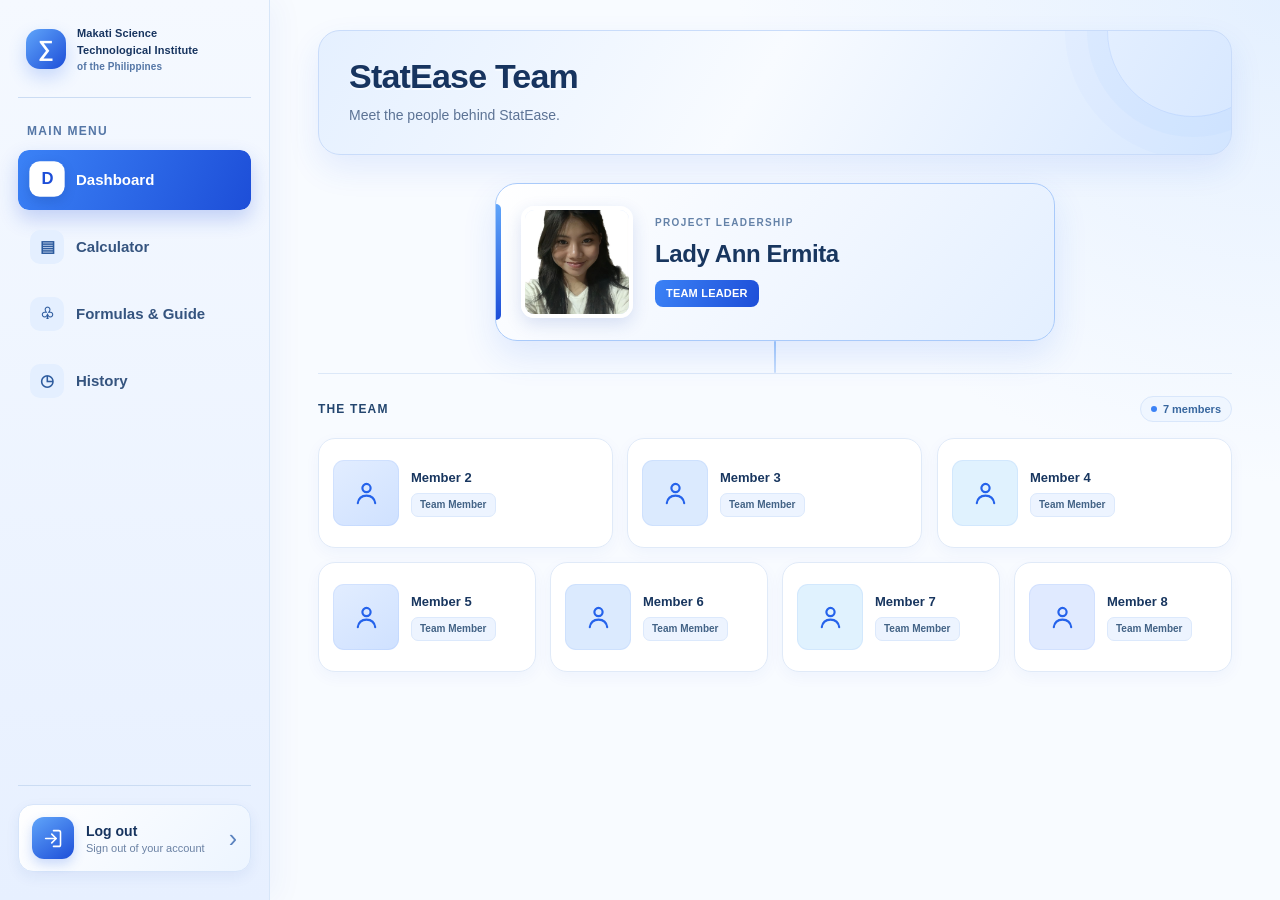
==== central.html @ d08941ac "Add files via upload" ====
<!DOCTYPE html>

<html lang="en">

<head>

<meta charset="UTF-8">

<meta name="viewport" content="width=device-width, initial-scale=1.0">

<title>MSTIP | Central Tendency Calculator</title>



<style>

:root {

  --pink: #2563eb;

  --pink-dark: #1d4ed8;

  --pink-soft: #eaf3ff;

  --violet: #dbeafe;

  --ink: #172b4d;

  --muted: #64748b;

  --paper: #f7fbff;

  --line: #d7e6f8;

}



* { box-sizing: border-box; }



body {

  margin: 0;

  font-family: "Segoe UI", Arial, sans-serif;

  background: #eef5ff;

  color: var(--ink);

}



.app {

  display: flex;

  min-height: 100vh;

}



/* SIDEBAR */

.sidebar {

  width: 270px;

  background: var(--pink-soft);

  padding: 26px 18px;

  display: flex;

  flex-direction: column;

  flex-shrink: 0;

  border-right: 1px solid var(--line);

}



.brand {

  display: flex;

  align-items: center;

  gap: 11px;

  padding: 0 8px 24px;

  border-bottom: 1px solid #cbdcf3;

  font-size: 21px;

  font-weight: 800;

}



.brand-name {
  min-width: 0;
  display: flex;
  flex-direction: column;
  gap: 2px;
  font-size: 11px;
  line-height: 1.35;
  font-weight: 800;
  letter-spacing: .1px;
}
.brand-name small {
  font-size: 10px;
  line-height: 1.3;
  font-weight: 600;
  color: #5476a6;
}

.brand-icon {

  width: 40px;

  height: 40px;

  border-radius: 12px;

  background: var(--pink);

  color: white;

  display: grid;

  place-items: center;

  font-size: 22px;

}



.menu-label {

  font-size: 12px;

  letter-spacing: 1.3px;

  color: #5476a6;

  margin: 26px 9px 12px;

  font-weight: 700;

}



.nav {

  display: grid;

  gap: 7px;

}



.nav button {

  border: 0;

  background: transparent;

  color: #35547f;

  text-align: left;

  padding: 13px 12px;

  border-radius: 11px;

  font-size: 15px;

  display: flex;

  gap: 12px;

  align-items: center;

  cursor: pointer;

}



.nav button:hover {

  background: #dbeafe;

}



.nav button.active {

  background: var(--pink);

  color: white;

  font-weight: 700;

}



.nav-icon {

  width: 19px;

  text-align: center;

  font-size: 17px;

}



.sidebar-note {

  margin-top: auto;

  background: #fff8fc;

  border: 1px solid var(--line);

  padding: 14px;

  border-radius: 14px;

  color: #59769d;

  font-size: 12px;

  line-height: 1.6;

}



/* MAIN CONTENT */

.main {

  flex: 1;

  min-width: 0;

  padding: 30px clamp(18px, 4vw, 48px);

  background: var(--paper);

}



.page {

  display: none;

  animation: fade .2s ease;

}



.page.active {

  display: block;

}



@keyframes fade {

  from {

    opacity: .4;

    transform: translateY(3px);

  }

  to {

    opacity: 1;

    transform: none;

  }

}



.page-head {

  margin-bottom: 22px;

}



.page-head h1 {

  font-size: 27px;

  margin: 0 0 8px;

  color: #17345f;

}



.page-head p {

  margin: 0;

  color: var(--muted);

  font-size: 14px;

  line-height: 1.6;

}



/* DASHBOARD: TWO MEMBERS PER ROW */

.team-grid {

  display: grid;

  grid-template-columns: repeat(2, minmax(0, 1fr));

  gap: 16px;

}



.member-card {

  background: white;

  border: 1px solid var(--line);

  border-radius: 17px;

  min-height: 178px;

  display: flex;

  flex-direction: column;

  align-items: center;

  justify-content: center;

  padding: 20px 14px;

  text-align: center;

  box-shadow: 0 4px 15px rgba(124, 57, 94, .035);

  transition: .2s;

}



.member-card:hover {

  transform: translateY(-3px);

  box-shadow: 0 8px 22px rgba(124, 57, 94, .09);

}



.avatar {

  width: 66px;

  height: 66px;

  border-radius: 50%;

  display: grid;

  place-items: center;

  margin-bottom: 12px;

  color: #1d4ed8;

  background: #dbeafe;

}



.avatar svg {

  width: 31px;

  height: 31px;

}



.member-card:nth-child(4n+2) .avatar {

  background: var(--violet);

}



.member-card:nth-child(4n+3) .avatar {

  background: #e0f2fe;

}



.member-card:nth-child(4n) .avatar {

  background: #e0eaff;

}



.member-name {

  font-weight: 700;

  font-size: 16px;

  margin-bottom: 6px;

}



.member-role {

  font-size: 13px;

  color: var(--muted);

}



/* CARDS AND FORMS */

.panel {

  background: white;

  border: 1px solid var(--line);

  border-radius: 17px;

  padding: 23px;

  margin-bottom: 18px;

  box-shadow: 0 4px 15px rgba(124, 57, 94, .035);

}



.panel h2 {

  font-size: 18px;

  margin: 0 0 17px;

}



.form-row {

  display: grid;

  grid-template-columns: 1fr 1fr;

  gap: 16px;

}



.field {

  display: flex;

  flex-direction: column;

  gap: 8px;

  margin-bottom: 16px;

}



.field label {

  font-size: 13px;

  font-weight: 700;

  color: #35547f;

}



.field input,

.field textarea,

.field select {

  width: 100%;

  border: 1px solid #cbdcf3;

  border-radius: 10px;

  padding: 12px 13px;

  background: #f8fbff;

  color: var(--ink);

  font: inherit;

  outline: none;

}



.field input:focus,

.field textarea:focus,

.field select:focus {

  border-color: var(--pink);

  box-shadow: 0 0 0 3px #dbeafe;

}



.field textarea {

  min-height: 115px;

  resize: vertical;

}



.hint {

  font-size: 12px;

  color: var(--muted);

}



.btn {

  border: 0;

  border-radius: 10px;

  background: var(--pink);

  color: white;

  font-weight: 700;

  padding: 12px 18px;

  cursor: pointer;

  font-size: 14px;

}



.btn:hover {

  background: var(--pink-dark);

}



.btn.secondary {

  background: #e0ecff;

  color: #2455a6;

}



/* CALCULATOR RESULTS */

.results {

  display: grid;

  grid-template-columns: repeat(3, minmax(0, 1fr));

  gap: 12px;

}



.result-card {

  border-radius: 13px;

  background: #f1f7ff;

  border: 1px solid var(--line);

  padding: 17px;

}



.result-card span {

  font-size: 12px;

  color: var(--muted);

  display: block;

  margin-bottom: 8px;

}



.result-card strong {

  font-size: 24px;

  color: var(--pink-dark);

  overflow-wrap: anywhere;

}



.result-card p {

  font-size: 12px;

  color: var(--muted);

  margin: 7px 0 0;

}



.table-wrap {

  overflow: auto;

}



table {

  width: 100%;

  border-collapse: collapse;

  font-size: 13px;

}



th, td {

  padding: 11px 12px;

  border-bottom: 1px solid #e1ebf8;

  text-align: left;

}



th {

  color: #355b91;

  background: #fff7fb;

}



td {

  color: #29466f;

}



/* FORMULAS */

.formula-list {

  display: grid;

  gap: 13px;

}



.formula {

  border: 1px solid var(--line);

  border-radius: 13px;

  padding: 17px;

  background: #f8fbff;

}



.formula h3 {

  margin: 0 0 7px;

  font-size: 15px;

}



.formula code {

  font-size: 14px;

  color: var(--pink-dark);

  white-space: normal;

}



.formula p {

  margin: 8px 0 0;

  color: var(--muted);

  font-size: 13px;

  line-height: 1.6;

}



/* HISTORY AND SETTINGS */

.history-empty {

  color: var(--muted);

  font-size: 14px;

}



.history-item {

  border-bottom: 1px solid #e1ebf8;

  padding: 14px 0;

}



.history-item:last-child {

  border: 0;

}



.history-item strong {

  display: block;

  margin-bottom: 5px;

}



.history-item small {

  color: var(--muted);

}



.setting-row {

  display: flex;

  align-items: center;

  justify-content: space-between;

  gap: 15px;

  padding: 15px 0;

  border-bottom: 1px solid #e1ebf8;

}



.setting-row:last-child {

  border: 0;

}



.setting-row p {

  margin: 5px 0 0;

  font-size: 13px;

  color: var(--muted);

}



.setting-row input[type=checkbox] {

  accent-color: var(--pink);

  width: 18px;

  height: 18px;

}



/* RESPONSIVE DESIGN */

@media (max-width: 780px) {

  .app {

    display: block;

  }



  .sidebar {

    width: 100%;

    padding: 12px 14px;

    position: sticky;

    top: 0;

    z-index: 5;

    border-right: 0;

    border-bottom: 1px solid var(--line);

  }



  .brand {

    padding: 0 3px 10px;

    border: 0;

    font-size: 19px;

  }



  .brand-icon {

    width: 34px;

    height: 34px;

  }



  .menu-label,

  .sidebar-note {

    display: none;

  }



  .nav {

    display: flex;

    overflow-x: auto;

    gap: 5px;

    padding-top: 4px;

  }



  .nav button {

    white-space: nowrap;

    padding: 10px;

    font-size: 13px;

    gap: 7px;

  }



  .main {

    padding: 22px 15px;

  }



  .page-head h1 {

    font-size: 24px;

  }



  .member-card {

    min-height: 155px;

    padding: 15px 8px;

  }



  .avatar {

    width: 57px;

    height: 57px;

  }



  .results,

  .form-row {

    grid-template-columns: 1fr;

  }



  .panel {

    padding: 17px;

  }

}



@media (max-width: 420px) {

  .team-grid {

    gap: 10px;

  }



  .member-card {

    min-height: 148px;

  }



  .member-name {

    font-size: 14px;

  }



  .member-role {

    font-size: 12px;

  }



  .nav button {

    padding: 9px 8px;

  }



  .nav-icon {

    display: none;

  }

}





/* POLISHED LIGHT-BLUE / DARK-BLUE THEME */

body { background: #edf4ff; }

.sidebar {

  background: linear-gradient(180deg, #f5f9ff 0%, #e7f0ff 100%);

  box-shadow: 8px 0 28px rgba(30, 64, 175, .045);

  min-height: 100vh;

}

.brand { color: #17345f; }

.brand-icon {

  background: linear-gradient(135deg, #60a5fa, #1d4ed8);

  border-radius: 14px;

  box-shadow: 0 8px 18px rgba(37, 99, 235, .22);

}

.nav button {

  transition: background .2s ease, color .2s ease, transform .2s ease, box-shadow .2s ease;

  font-weight: 600;

}

.nav button:hover { background: #dbeafe; transform: translateX(2px); }

.nav button.active {

  background: linear-gradient(115deg, #3b82f6, #1d4ed8);

  color: #fff;

  box-shadow: 0 8px 18px rgba(37, 99, 235, .2);

}

.sidebar-note {

  background: rgba(255,255,255,.78);

  border-color: #cbdcf3;

  box-shadow: 0 8px 20px rgba(30, 64, 175, .045);

}

.main {

  background: radial-gradient(ellipse at top right, rgba(191,219,254,.35), transparent 38%), #f8fbff;

}

.page-head {

  padding: 22px 24px;

  border: 1px solid #dce9fb;

  border-radius: 20px;

  background: linear-gradient(120deg, #e7f1ff 0%, #f8fbff 58%, #dbeafe 100%);

  box-shadow: 0 10px 28px rgba(30, 64, 175, .055);

  position: relative;

  overflow: hidden;

}

.page-head:after {

  content: "";

  position: absolute;

  width: 170px; height: 170px;

  border: 1px solid rgba(59,130,246,.14);

  border-radius: 50%;

  right: -48px; top: -86px;

  box-shadow: 0 0 0 20px rgba(59,130,246,.035), 0 0 0 42px rgba(59,130,246,.025);

  pointer-events: none;

}

.page-head h1 { color: #17345f; letter-spacing: -.4px; }

.page-head p { color: #5c7395; }

.member-card, .panel {

  border-color: #dce8f8;

  box-shadow: 0 8px 24px rgba(30, 64, 175, .055);

  transition: transform .2s ease, box-shadow .2s ease;

}

.member-card { background: linear-gradient(145deg, #fff 0%, #f2f7ff 100%); }

.member-card:hover, .panel:hover {

  box-shadow: 0 13px 30px rgba(30, 64, 175, .10);

}

.avatar {

  background: linear-gradient(145deg, #dbeafe, #bfdbfe);

  color: #1d4ed8;

  box-shadow: inset 0 0 0 1px rgba(37,99,235,.08);

}

.member-name { color: #17345f; }

.member-role { color: #6b7f9d; }

.btn {

  background: linear-gradient(120deg, #3b82f6, #1d4ed8);

  box-shadow: 0 6px 14px rgba(37, 99, 235, .16);

  transition: transform .2s ease, box-shadow .2s ease;

}

.btn:hover { background: linear-gradient(120deg, #2563eb, #1e40af); transform: translateY(-1px); }

.btn.secondary { background: #e4efff; color: #1d4ed8; box-shadow: none; }

.btn.secondary:hover { background: #d5e6ff; }

.result-card { background: linear-gradient(145deg, #f7fbff, #eaf3ff); border-color: #d5e5fa; }

.result-card strong, .formula code { color: #1d4ed8; }

.formula { background: linear-gradient(145deg, #fff, #f5f9ff); }

th { color: #315b96; background: #edf5ff; }

.setting-row input[type=checkbox] { accent-color: #2563eb; }

/* STYLISH LOG OUT AREA — pinned to the bottom of the sidebar */

.sidebar-bottom {

  margin-top: auto;

  padding: 18px 0 2px;

  border-top: 1px solid #cbdcf3;

}

.logout-button {

  width: 100%;

  display: flex;

  align-items: center;

  gap: 12px;

  padding: 12px 13px;

  border: 1px solid #d7e5fa;

  border-radius: 15px;

  background: linear-gradient(135deg, rgba(255,255,255,.98), #edf5ff);

  color: #244574;

  text-align: left;

  cursor: pointer;

  box-shadow: 0 5px 14px rgba(30,64,175,.07);

  transition: transform .2s ease, box-shadow .2s ease, border-color .2s ease, background .2s ease;

}

.logout-button:hover {

  transform: translateY(-2px);

  border-color: #93baf4;

  background: linear-gradient(135deg, #eff6ff, #dbeafe);

  box-shadow: 0 9px 20px rgba(37,99,235,.14);

}

.logout-button:focus-visible { outline: 3px solid #93c5fd; outline-offset: 3px; }

.logout-icon {

  width: 42px;

  height: 42px;

  flex: 0 0 42px;

  display: grid;

  place-items: center;

  border-radius: 12px;

  color: #fff;

  background: linear-gradient(145deg, #60a5fa, #1d4ed8);

  box-shadow: 0 5px 12px rgba(37,99,235,.23);

}

.logout-icon svg { width: 21px; height: 21px; }

.logout-copy { display: flex; flex: 1; min-width: 0; flex-direction: column; gap: 3px; }

.logout-copy strong { font-size: 14px; font-weight: 750; color: #17345f; }

.logout-copy small { font-size: 11px; color: #6b82a4; }

.logout-arrow { color: #5b83bf; font-size: 25px; line-height: 1; transition: transform .2s ease; }

.logout-button:hover .logout-arrow { transform: translateX(3px); }

@media (max-width: 780px) {

  .sidebar-bottom { margin-top: 10px; padding-top: 12px; }

  .logout-button { max-width: 100%; }

}

@media (max-width: 780px) {

  .sidebar { min-height: auto; }

  .page-head { padding: 19px; }

  .page-head:after { width: 110px; height: 110px; }

}




/* FIXED DASHBOARD LAYOUT: sidebar stays still, only the selected page scrolls */
@media (min-width: 781px) {
  html, body { height: 100%; overflow: hidden; }
  .app { height: 100vh; min-height: 0; }
  .sidebar {
    position: fixed;
    top: 0; left: 0; bottom: 0;
    width: 270px;
    height: 100vh;
    min-height: 0;
    overflow-y: auto;
    box-sizing: border-box;
    z-index: 20;
  }
  .main {
    margin-left: 270px;
    width: calc(100% - 270px);
    height: 100vh;
    box-sizing: border-box;
    overflow-y: auto;
    overscroll-behavior: contain;
    scroll-behavior: smooth;
  }
  .page { animation: none; }
}

@media (max-width: 780px) {
  .app { display: block; min-height: 100vh; }
  .sidebar {
    position: sticky; top: 0;
    width: 100%; height: auto; min-height: auto;
    max-height: none; overflow: visible;
    box-sizing: border-box;
  }
  .main { width: 100%; height: auto; overflow: visible; }
  .page { animation: none; }
}



/* POLISHED TEAM ORGANIZATION LAYOUT */
#teamGrid.org-chart {
  width: 100%;
  max-width: 1180px;
  margin: 0 auto;
  display: block;
  position: relative;
}
.page-head {
  margin-bottom: 28px;
  padding: 26px 30px;
  border: 1px solid #d7e6fb;
  border-radius: 22px;
  background: linear-gradient(112deg, #e8f2ff 0%, #f8fbff 65%, #dceaff 100%);
  box-shadow: 0 12px 28px rgba(37, 99, 235, .055);
}
.page-head h1 {
  font-size: clamp(27px, 3vw, 34px);
  letter-spacing: -.8px;
  line-height: 1.15;
  margin-bottom: 8px;
}
.page-head p { max-width: 640px; font-size: 14px; line-height: 1.7; }
.leader-wrap {
  display: flex;
  justify-content: center;
  position: relative;
  padding-bottom: 32px;
}
.leader-wrap::after {
  content: "";
  position: absolute;
  left: 50%;
  bottom: 0;
  height: 32px;
  width: 2px;
  transform: translateX(-50%);
  border-radius: 3px;
  background: linear-gradient(#93bdf8, #c7dcfb);
}
.member-card {
  box-sizing: border-box;
  min-width: 0;
  display: flex;
  flex-direction: row;
  align-items: center;
  justify-content: flex-start;
  gap: 15px;
  padding: 16px;
  min-height: 118px;
  text-align: left;
  border: 1px solid #e0eaf8;
  border-radius: 17px;
  background: #fff;
  box-shadow: 0 5px 16px rgba(29, 78, 216, .045);
  transition: border-color .18s ease, box-shadow .18s ease, transform .18s ease;
}
.member-card:hover {
  transform: translateY(-2px);
  border-color: #a7c7f8;
  box-shadow: 0 12px 24px rgba(29, 78, 216, .095);
}
.member-card.leader-card {
  width: min(100%, 560px);
  min-height: 158px;
  gap: 22px;
  padding: 22px 25px;
  border: 1px solid #a9cafa;
  border-radius: 22px;
  background: linear-gradient(130deg, #ffffff 0%, #f0f6ff 58%, #e3efff 100%);
  box-shadow: 0 15px 34px rgba(37, 99, 235, .12);
  position: relative;
  overflow: hidden;
}
.member-card.leader-card::before {
  content: "";
  position: absolute;
  left: 0;
  top: 20px;
  bottom: 20px;
  width: 5px;
  border-radius: 0 6px 6px 0;
  background: linear-gradient(#60a5fa, #1d4ed8);
}
.avatar {
  width: 70px;
  height: 70px;
  flex: 0 0 70px;
  margin: 0;
  display: grid;
  place-items: center;
  overflow: hidden;
  border-radius: 12px;
  color: #2563eb;
  background: linear-gradient(145deg, #e2edff, #cfe1ff);
  box-shadow: inset 0 0 0 1px rgba(37, 99, 235, .07);
}
.avatar svg { width: 29px; height: 29px; }
.avatar img {
  display: block;
  width: 100%;
  height: 100%;
  object-fit: cover;
  object-position: center 35%;
  border-radius: 0 !important;
}
.member-info {
  display: flex;
  min-width: 0;
  flex-direction: column;
  align-items: flex-start;
  justify-content: center;
  gap: 7px;
}
.member-name {
  color: #18365f;
  font-size: 14px;
  font-weight: 750;
  line-height: 1.35;
  margin: 0;
  text-align: left;
  overflow-wrap: anywhere;
}
.member-role {
  display: inline-flex;
  align-items: center;
  padding: 5px 10px;
  border-radius: 7px;
  color: #436386;
  background: #edf4ff;
  border: 1px solid #dce9fc;
  font-size: 11px;
  font-weight: 700;
  line-height: 1.2;
}
.leader-card .avatar {
  width: 112px;
  height: 112px;
  flex-basis: 112px;
  border-radius: 13px;
  border: 4px solid #fff;
  box-shadow: 0 6px 17px rgba(30, 64, 175, .15);
}
.leader-card .member-info { gap: 9px; }
.leader-card .member-name { font-size: clamp(19px, 2vw, 24px); letter-spacing: -.4px; }
.leader-card .member-role {
  color: #fff;
  background: linear-gradient(110deg, #3b82f6, #1d4ed8);
  border: 0;
  border-radius: 8px;
  padding: 7px 11px;
  font-size: 11px;
  letter-spacing: .2px;
  text-transform: uppercase;
}
.leader-kicker {
  margin: 0 0 1px;
  color: #6482a8;
  font-size: 10px;
  font-weight: 800;
  letter-spacing: 1.35px;
  text-transform: uppercase;
}
.members-area {
  border-top: 1px solid #dce8f8;
  padding-top: 22px;
}
.members-heading {
  display: flex;
  align-items: center;
  justify-content: space-between;
  gap: 12px;
  margin: 0 0 16px;
}
.members-heading strong {
  color: #24466f;
  font-size: 12px;
  font-weight: 800;
  letter-spacing: 1.15px;
  text-transform: uppercase;
}
.members-count {
  display: inline-flex;
  align-items: center;
  gap: 6px;
  border: 1px solid #d9e7fb;
  background: #eff6ff;
  color: #38679f;
  padding: 6px 10px;
  border-radius: 999px;
  font-size: 11px;
  font-weight: 750;
  white-space: nowrap;
}
.members-count::before {
  content: "";
  width: 6px;
  height: 6px;
  background: #3b82f6;
  border-radius: 50%;
}
.member-grid {
  display: grid;
  gap: 14px;
  align-items: stretch;
}
/* Exact requested team pattern: members 2–4 on row one, 5–8 on row two. */
.member-grid--three { grid-template-columns: repeat(3, minmax(0, 1fr)); }
.member-grid--four { grid-template-columns: repeat(4, minmax(0, 1fr)); margin-top: 14px; }
.member-grid .member-card { min-height: 110px; padding: 14px; gap: 12px; }
.member-grid .avatar { width: 66px; height: 66px; flex-basis: 66px; border-radius: 11px; }
.member-grid .member-name { font-size: 13px; }
.member-grid .member-role { max-width: 100%; padding: 5px 8px; font-size: 10px; }
@media (max-width: 1260px) {
  .member-grid--three { grid-template-columns: repeat(3, minmax(0, 1fr)); }
  .member-grid--four { grid-template-columns: repeat(2, minmax(0, 1fr)); }
}
@media (max-width: 780px) {
  .page-head { padding: 22px; border-radius: 18px; }
  #teamGrid.org-chart { max-width: none; }
  .leader-card { max-width: 540px; }
  .member-grid--three { grid-template-columns: repeat(3, minmax(0, 1fr)); }
  .member-grid--four { grid-template-columns: repeat(2, minmax(0, 1fr)); }
}
@media (max-width: 540px) {
  .main { padding: 18px 13px; }
  .page-head { padding: 19px; margin-bottom: 20px; }
  .page-head h1 { font-size: 25px; }
  .leader-wrap { padding-bottom: 24px; }
  .leader-wrap::after { height: 24px; }
  .member-card.leader-card { min-height: 126px; gap: 14px; padding: 15px 15px 15px 19px; border-radius: 17px; }
  .leader-card .avatar { width: 88px; height: 88px; flex-basis: 88px; }
  .leader-card .member-name { font-size: 18px; }
  .member-grid--three { grid-template-columns: 1fr; gap: 10px; }
  .member-grid--four { grid-template-columns: 1fr; gap: 10px; margin-top: 10px; }
  .member-grid .member-card { min-height: 94px; padding: 12px; }
  .member-grid .avatar { width: 66px; height: 66px; flex-basis: 66px; }
  .members-heading { margin-bottom: 12px; }
}
@media (prefers-reduced-motion: reduce) {
  .member-card { transition: none; }
}



/* FORMULA POSTERS — bold, textbook-style formula cards */
.formula-list {
  display: grid;
  /* Wide formula posters read more like the user's reference example. */
  grid-template-columns: minmax(0, 1fr);
  align-items: stretch;
  gap: 22px;
  max-width: 1120px;
  margin-inline: auto;
}
.formula.formula-poster {
  display: flex;
  flex-direction: column;
  min-width: 0;
  padding: 0;
  overflow: hidden;
  border: 1px solid #d6e2f2;
  border-radius: 18px;
  background: #f7f7f8;
  box-shadow: 0 8px 22px rgba(31, 58, 96, .08);
}
.formula-poster-title {
  display: flex;
  min-height: 54px;
  align-items: center;
  justify-content: center;
  padding: 12px 14px;
  background: #123B6D;
  color: #fff;
  text-align: center;
  font-size: 21px;
  font-weight: 500;
  letter-spacing: .2px;
}
.formula-poster-equation {
  flex: 1;
  min-height: 164px;
  display: flex;
  align-items: center;
  justify-content: center;
  gap: 12px;
  padding: 20px 13px;
  color: #393939;
  background: #fafafa;
  font-family: "Cambria Math", Cambria, "Times New Roman", serif;
}
.math-symbol { font-size: clamp(38px, 3.5vw, 52px); font-style: italic; white-space: nowrap; }
.math-equals { font-size: clamp(34px, 3vw, 46px); font-weight: 300; }
.math-fraction {
  display: inline-flex;
  flex-direction: column;
  align-items: stretch;
  justify-content: center;
  min-width: 108px;
  text-align: center;
  font-size: clamp(29px, 2.7vw, 39px);
  line-height: 1.05;
}
.math-numerator { display: flex; align-items: center; justify-content: center; gap: 7px; padding: 0 5px 5px; white-space: nowrap; }
.sigma-wrap { display: inline-flex; position: relative; align-items: center; padding-right: 14px; }
.sigma { font-size: 1.8em; line-height: .9; }
.sigma-limits { display: flex; flex-direction: column; position: absolute; left: calc(100% - 10px); top: 1px; font-size: .42em; line-height: 1.1; }
.sigma-limits sup, .sigma-limits sub { position: static; font-size: 1em; line-height: 1.05; }
.sum-x sub { font-size: .55em; }
.fraction-rule { height: 2px; min-height: 2px; background: #4a4a4a; margin: 0 1px; }
.math-denominator { padding-top: 5px; font-size: .92em; }
.formula-poster-caption { padding: 12px 16px 3px; text-align: center; color: #43536a; font-size: 12px; line-height: 1.5; }
.formula-poster-note { margin-top: auto; padding: 9px 12px 13px; text-align: center; color: #6c7480; font-size: 11px; line-height: 1.4; }
.median-equation {
  box-sizing: border-box;
  flex-direction: column;
  align-items: stretch;
  justify-content: space-between;
  gap: 26px;
  min-height: 430px;
  padding: 28px 30px 20px;
  border: 3px solid #FFAD33;
  background: #fff;
  color: #073B6D;
}
.median-case { display: flex; flex-direction: column; align-items: stretch; gap: 12px; text-align: left; }
.case-label { color: #FFAD33; font-family: Arial, sans-serif; font-size: clamp(20px, 2.3vw, 29px); font-weight: 800; letter-spacing: 0; line-height: 1.2; }
.median-math { display: flex; align-items: center; justify-content: center; gap: 12px; color: #073B6D; font-size: clamp(28px, 3vw, 43px); font-weight: 650; white-space: nowrap; line-height: 1.25; }
.median-math sup { font-size: .58em; align-self: flex-start; margin-left: -8px; }
.median-math sub { font-size: .58em; }
.median-position { display: inline-flex; align-items: center; gap: 1px; }
.median-paren { font-size: 1.2em; font-weight: 400; }
.small-fraction { display: inline-flex; flex-direction: column; align-items: stretch; justify-content: center; vertical-align: middle; line-height: 1.1; font-size: .9em; font-weight: 650; text-align: center; }
.small-fraction > span:first-child { padding: 0 8px 5px; text-align: center; }
.small-fraction > span:last-child { padding-top: 4px; text-align: center; }
.small-fraction .fraction-rule, .median-even-fraction > .fraction-rule { display: block; width: 100%; box-sizing: border-box; background: #073B6D; height: 3px; min-height: 3px; }
.median-even-fraction { display: inline-flex; flex-direction: column; align-items: stretch; min-width: min(70%, 640px); font-size: .88em; line-height: 1.2; }
.median-even-numerator { display: flex; align-items: center; justify-content: center; gap: clamp(8px, 2vw, 24px); padding: 0 5px 8px; }
.median-definition { display: flex; flex-wrap: wrap; gap: 6px 26px; color: #FFAD33; font-family: Arial, sans-serif; font-size: clamp(17px, 2vw, 25px); font-weight: 750; line-height: 1.3; }
.median-definition i { font-weight: 800; }
.mode-equation { gap: 11px; }
.mode-symbol { font-size: clamp(39px, 3.5vw, 52px); white-space: nowrap; font-style: italic; }
.mode-symbol sub { font-size: .55em; }
.mode-definition { font-size: clamp(20px, 2vw, 27px); text-align: center; line-height: 1.35; }
@media (max-width: 1100px) {
  .formula-poster-equation { min-height: 145px; }
  .math-symbol, .mode-symbol { font-size: 48px; }
  .math-equals { font-size: 40px; }
  .math-fraction { font-size: 36px; }
  .mode-definition { font-size: 25px; }
}
@media (max-width: 650px) {
  .median-equation { min-height: 0; gap: 24px; padding: 22px 16px 18px; }
  .case-label { font-size: 21px; }
  .median-math { white-space: normal; flex-wrap: wrap; gap: 8px; font-size: clamp(24px, 5.2vw, 32px); }
  .median-even-fraction { min-width: 0; max-width: 100%; font-size: .8em; }
  .median-even-numerator { gap: 8px; }
  .median-definition { font-size: 17px; gap: 5px 16px; }
}
@media (max-width: 420px) {
  .formula-poster-title { font-size: 19px; }
  .formula-poster-equation { padding-left: 8px; padding-right: 8px; gap: 8px; }
  .math-symbol, .mode-symbol { font-size: 40px; }
  .math-equals { font-size: 32px; }
  .math-fraction { min-width: 88px; font-size: 31px; }
  .median-equation { padding: 18px 11px 16px; }
  .median-math { font-size: 23px; }
}



/* DASHBOARD + NAVIGATION INTERACTION EFFECTS */
.nav button {
  position: relative;
  isolation: isolate;
  overflow: hidden;
  min-height: 54px;
  transition: transform .22s ease, color .22s ease, box-shadow .22s ease, background .22s ease;
}
.nav button::before {
  content: "";
  position: absolute;
  z-index: -1;
  inset: 0;
  border-radius: inherit;
  background: linear-gradient(115deg, #3b82f6 0%, #1d4ed8 100%);
  transform: translateX(-102%);
  transition: transform .28s ease;
}
.nav button.active::before { transform: translateX(0); }
.nav button:hover:not(.active) {
  transform: translateX(4px);
  background: #dceaff;
  box-shadow: inset 3px 0 0 #60a5fa;
}
.nav button.active {
  color: #fff;
  background: transparent;
  box-shadow: 0 9px 20px rgba(29, 78, 216, .23);
}
.nav-icon {
  display: inline-grid;
  place-items: center;
  flex: 0 0 34px;
  width: 34px;
  height: 34px;
  border-radius: 10px;
  background: #e4efff;
  color: #2d5b9e;
  font-size: 16px;
  line-height: 1;
  transition: background .22s ease, color .22s ease, transform .22s ease, box-shadow .22s ease;
}
.nav-icon-dashboard {
  font-family: "Segoe UI", Arial, sans-serif;
  font-size: 16px;
  font-weight: 900;
  letter-spacing: -.8px;
  background: linear-gradient(145deg, #dbeafe, #bfdbfe);
  color: #1d4ed8;
  box-shadow: inset 0 0 0 1px rgba(37, 99, 235, .12);
}
.nav button.active .nav-icon {
  color: #1d4ed8;
  background: #fff;
  box-shadow: 0 4px 11px rgba(9, 35, 90, .17);
  transform: translateY(-1px) scale(1.04);
}
.nav button.active .nav-icon-dashboard {
  animation: dashboardIconPulse 2.4s ease-in-out infinite;
}
.nav button:active { transform: scale(.985); }

#dashboard .page-head {
  background: linear-gradient(120deg, #e5f0ff 0%, #f8fbff 48%, #d6e7ff 100%);
  border-color: #c9dcfa;
  box-shadow: 0 14px 32px rgba(37, 99, 235, .10);
}
#dashboard .page-head h1 {
  position: relative;
  z-index: 1;
  text-shadow: 0 2px 0 rgba(255,255,255,.6);
}
#dashboard .page-head p { position: relative; z-index: 1; }
#dashboard.page.active .page-head { animation: dashboardHeadIn .52s cubic-bezier(.2,.75,.25,1) both; }
#dashboard.page.active .leader-card { animation: teamCardIn .55s .06s cubic-bezier(.2,.75,.25,1) both; }
#dashboard.page.active .member-grid--three .member-card:nth-child(1) { animation: teamCardIn .48s .12s cubic-bezier(.2,.75,.25,1) both; }
#dashboard.page.active .member-grid--three .member-card:nth-child(2) { animation: teamCardIn .48s .19s cubic-bezier(.2,.75,.25,1) both; }
#dashboard.page.active .member-grid--three .member-card:nth-child(3) { animation: teamCardIn .48s .26s cubic-bezier(.2,.75,.25,1) both; }
#dashboard.page.active .member-grid--four .member-card:nth-child(1) { animation: teamCardIn .48s .16s cubic-bezier(.2,.75,.25,1) both; }
#dashboard.page.active .member-grid--four .member-card:nth-child(2) { animation: teamCardIn .48s .23s cubic-bezier(.2,.75,.25,1) both; }
#dashboard.page.active .member-grid--four .member-card:nth-child(3) { animation: teamCardIn .48s .30s cubic-bezier(.2,.75,.25,1) both; }
#dashboard.page.active .member-grid--four .member-card:nth-child(4) { animation: teamCardIn .48s .37s cubic-bezier(.2,.75,.25,1) both; }
#dashboard .member-card { will-change: transform; }
#dashboard .leader-card:hover { transform: translateY(-4px); box-shadow: 0 18px 38px rgba(37, 99, 235, .18); }
#dashboard .member-grid .member-card:hover .avatar { transform: scale(1.045); box-shadow: 0 7px 17px rgba(37, 99, 235, .14); }
#dashboard .avatar { transition: transform .22s ease, box-shadow .22s ease; }
@keyframes dashboardHeadIn {
  from { opacity: 0; transform: translateY(10px); }
  to { opacity: 1; transform: translateY(0); }
}
@keyframes teamCardIn {
  from { opacity: 0; transform: translateY(13px) scale(.985); }
  to { opacity: 1; transform: translateY(0) scale(1); }
}
@keyframes dashboardIconPulse {
  0%, 100% { box-shadow: 0 4px 11px rgba(9, 35, 90, .17); }
  50% { box-shadow: 0 4px 14px rgba(255,255,255,.38), 0 0 0 4px rgba(191,219,254,.24); }
}
@media (prefers-reduced-motion: reduce) {
  .nav button, .nav button::before, .nav-icon, #dashboard .avatar { transition: none !important; }
  .nav button.active .nav-icon-dashboard,
  #dashboard.page.active .page-head,
  #dashboard.page.active .leader-card,
  #dashboard.page.active .member-grid .member-card { animation: none !important; }
}
@media (max-width: 780px) {
  .nav button { min-height: 46px; }
  .nav-icon { flex-basis: 30px; width: 30px; height: 30px; }
  .nav button:hover:not(.active) { transform: translateY(-1px); }
}

</style>

</head>



<body>

<div class="app">



  <!-- SIDEBAR -->

<aside class="sidebar">

  <div class="brand">

    <div class="brand-icon">∑</div>

    <span class="brand-name">
        <span>Makati Science</span>
        <span>Technological Institute</span>
        <small>of the Philippines</small>
      </span>
    </div>



    <div class="menu-label">MAIN MENU</div>



    <nav class="nav" aria-label="Main menu">

      <button class="active" data-page="dashboard">

        <span class="nav-icon nav-icon-dashboard" aria-hidden="true">D</span> Dashboard

      </button>



      <button data-page="calculator">

        <span class="nav-icon">▤</span> Calculator

      </button>



      <button data-page="formulas">

        <span class="nav-icon">♧</span> Formulas &amp; Guide

      </button>



      <button data-page="history">

        <span class="nav-icon">◷</span> History

      </button>



    </nav>



    <div class="sidebar-bottom">

      <button class="logout-button" id="logoutBtn" type="button" aria-label="Log out">

        <span class="logout-icon" aria-hidden="true">

          <svg viewBox="0 0 24 24" fill="none" stroke="currentColor" stroke-width="1.8" stroke-linecap="round" stroke-linejoin="round">

            <path d="M10 17l5-5-5-5" />

            <path d="M15 12H3" />

            <path d="M12 3h6a2 2 0 0 1 2 2v14a2 2 0 0 1-2 2h-6" />

          </svg>

        </span>

        <span class="logout-copy"><strong>Log out</strong><small>Sign out of your account</small></span>

        <span class="logout-arrow" aria-hidden="true">›</span>

      </button>

    </div>

  </aside>



  <!-- MAIN CONTENT -->

  <main class="main">



    <!-- DASHBOARD -->

    <section id="dashboard" class="page active">

      <header class="page-head">

        <h1>StatEase Team</h1>

        <p>Meet the people behind StatEase.</p>

      </header>



      <div class="team-grid" id="teamGrid"></div>

    </section>



    <!-- CALCULATOR -->

    <section id="calculator" class="page">

      <header class="page-head">

        <h1>Central Tendency Calculator</h1>

        <p>Enter your data set to calculate the mean, median, and mode.</p>

      </header>



      <div class="panel">

        <h2>Enter your data</h2>



        <div class="field">

          <label for="dataInput">Data values</label>

          <textarea id="dataInput" placeholder="Example: 5, 8, 8, 10, 12"></textarea>

          <div class="hint">Separate numbers using commas, spaces, or new lines.</div>

        </div>



        <div class="form-row">

          <div class="field">

            <label for="dataType">Data type</label>

            <select id="dataType">

              <option value="ungrouped">Ungrouped data</option>

              <option value="frequency">Frequency table (value and frequency)</option>

            </select>

          </div>



          <div class="field">

            <label for="rounding">Decimal places</label>

            <select id="rounding">

              <option value="2">2 decimal places</option>

              <option value="0">Whole number</option>

              <option value="1">1 decimal place</option>

              <option value="3">3 decimal places</option>

              <option value="4">4 decimal places</option>

            </select>

          </div>

        </div>



        <div id="frequencyHelp" class="hint" style="display:none;margin-bottom:15px">

          For frequency data, enter one value per line as <b>value,frequency</b>.

          Example: 5,2

        </div>



        <button class="btn" id="calculateBtn">Calculate results</button>

        <button class="btn secondary" id="clearBtn" type="button">Clear</button>

        <p id="errorMessage" style="color:#b02d5f;font-size:13px"></p>

      </div>



      <div id="resultSection" style="display:none">

        <div class="panel">

          <h2>Your results</h2>

          <div class="results" id="results"></div>

        </div>



        <div class="panel">

          <h2>Sorted data</h2>

          <p id="sortedData" style="font-size:14px;overflow-wrap:anywhere"></p>



          <h2 style="margin-top:22px">Solution</h2>

          <div id="solution" style="font-size:14px;line-height:1.8"></div>

        </div>



        <div class="panel">

          <h2>Frequency table</h2>

          <div class="table-wrap">

            <table>

              <thead>

                <tr>

                  <th>Value</th>

                  <th>Frequency</th>

                </tr>

              </thead>

              <tbody id="frequencyTable"></tbody>

            </table>

          </div>

        </div>

      </div>

    </section>



    <!-- FORMULAS -->

    <section id="formulas" class="page">

      <header class="page-head">

        <h1>Formulas &amp; Guide</h1>

        <p>Quick explanations to help you understand each measure.</p>

      </header>



      <div class="formula-list">

        <div class="formula formula-poster">
          <div class="formula-poster-title">Mean Formula</div>
          <div class="formula-poster-equation mean-equation" aria-label="x bar equals the sum from i equals 1 to n of x sub i divided by n">
            <span class="math-symbol x-bar">x̄</span>
            <span class="math-equals">=</span>
            <span class="math-fraction">
              <span class="math-numerator"><span class="sigma-wrap"><span class="sigma">Σ</span><span class="sigma-limits"><sup>n</sup><sub>i=1</sub></span></span><span class="sum-x">x<sub>i</sub></span></span>
              <span class="fraction-rule"></span>
              <span class="math-denominator">n</span>
            </span>
          </div>
          <div class="formula-poster-caption">Add all values, then divide by the number of values.</div>
          <div class="formula-poster-note">Mean = Σxᵢ / n</div>
        </div>

        <div class="formula formula-poster median-poster">
          <div class="formula-poster-title">Median Formula</div>
          <div class="formula-poster-equation median-equation" aria-label="If n is odd, the median is the value at position (n plus 1) divided by 2. If n is even, the median is the average of the values at positions n divided by 2 and n divided by 2 plus 1.">
            <div class="median-case">
              <div class="case-label">if <i>n</i> is odd,</div>
              <div class="median-math">
                <i>median</i> =
                <span class="median-position">
                  <span class="median-paren">(</span>
                  <span class="small-fraction"><span><i>n</i> + 1</span><span class="fraction-rule"></span><span>2</span></span>
                  <span class="median-paren">)</span><sup>th</sup>
                </span>
              </div>
            </div>
            <div class="median-case">
              <div class="case-label">if <i>n</i> is even,</div>
              <div class="median-math">
                <i>median</i> =
                <span class="median-even-fraction">
                  <span class="median-even-numerator">
                    <span class="median-position"><span class="median-paren">(</span><span class="small-fraction"><span><i>n</i></span><span class="fraction-rule"></span><span>2</span></span><span class="median-paren">)</span><sup>th</sup></span>
                    <span>+</span>
                    <span class="median-position"><span class="median-paren">(</span><span class="small-fraction"><span><i>n</i></span><span class="fraction-rule"></span><span>2</span></span><span> + 1</span><span class="median-paren">)</span><sup>th</sup></span>
                  </span>
                  <span class="fraction-rule"></span>
                  <span style="text-align:center;padding-top:5px">2</span>
                </span>
              </div>
            </div>
            <div class="median-definition"><span><i>n</i> = number of terms</span><span><i>th</i> = position in the ordered data</span></div>
          </div>
          <div class="formula-poster-caption">Arrange values from smallest to largest before finding the middle.</div>
        </div>

        <div class="formula formula-poster">
          <div class="formula-poster-title">Mode Formula</div>
          <div class="formula-poster-equation mode-equation" aria-label="Mode equals the value with the highest frequency">
            <span class="mode-symbol"><i>M</i><sub>o</sub></span>
            <span class="math-equals">=</span>
            <span class="mode-definition">value with the<br>highest frequency</span>
          </div>
          <div class="formula-poster-caption">Choose the value that appears most often in the data set.</div>
          <div class="formula-poster-note">A data set may have one mode, multiple modes, or no mode.</div>
        </div>



        <div class="formula">

          <h3>How to use StatEase</h3>

          <p>

            1. Open Calculator.<br>

            2. Type your data values.<br>

            3. Choose the data type and decimal places.<br>

            4. Select Calculate results.<br>

            5. Read the results and solution below.

          </p>

        </div>

      </div>

    </section>



    <!-- HISTORY -->

    <section id="history" class="page">

      <header class="page-head">

        <h1>Calculation History</h1>

        <p>Your recent calculations are saved in this browser and remain after reload.</p>

      </header>



      <div class="panel">

        <div id="historyList" class="history-empty">

          No calculations yet. Complete a calculation to see it here.

        </div>



        <button class="btn secondary" id="clearHistoryBtn" style="margin-top:14px">

          Clear history

        </button>

      </div>

    </section>



    <!-- SETTINGS -->

    <section id="settings" class="page">

      <header class="page-head">

        <h1>Settings</h1>

        <p>Personalize your StatEase experience.</p>

      </header>



      <div class="panel">

        <div class="setting-row">

          <div>

            <b>Show solution steps</b>

            <p>Show the calculation explanation with each result.</p>

          </div>

          <input id="showSolutionSetting" type="checkbox" checked>

        </div>



        <div class="setting-row">

          <div>

            <b>Show frequency table</b>

            <p>Display each unique value and its frequency.</p>

          </div>

          <input id="showFrequencySetting" type="checkbox" checked>

        </div>



        <div class="setting-row">

          <div>

            <b>Team profile labels</b>

            <p>Change the member names in the code.</p>

          </div>

          <button class="btn secondary" id="editTeamBtn">Edit team</button>

        </div>

      </div>

    </section>



  </main>

</div>



<script>

/* EDIT YOUR 8 TEAM MEMBERS HERE */

const TEAM_MEMBERS = [

  {name: "Lady Ann Ermita", role: "Team Leader", image: "[data-uri]"},

  {name: "Member 2", role: "Team Member"},

  {name: "Member 3", role: "Team Member"},

  {name: "Member 4", role: "Team Member"},

  {name: "Member 5", role: "Team Member"},

  {name: "Member 6", role: "Team Member"},

  {name: "Member 7", role: "Team Member"},

  {name: "Member 8", role: "Team Member"}

];



/* PROFILE ICON */

const personSvg = `

<svg viewBox="0 0 24 24" fill="none" stroke="currentColor"

stroke-width="1.8" stroke-linecap="round" stroke-linejoin="round">

  <circle cx="12" cy="7.5" r="3.4"></circle>

  <path d="M4.8 20c.6-4.1 3.3-6.3 7.2-6.3s6.6 2.2 7.2 6.3"></path>

</svg>`;



const teamGrid = document.getElementById("teamGrid");
teamGrid.classList.add("org-chart");

function makeMemberCard(member, isLeader = false) {
  const card = document.createElement("article");
  card.className = "member-card" + (isLeader ? " leader-card" : "");

  const avatar = document.createElement("div");
  avatar.className = "avatar";
  if (member.image) {
    const img = document.createElement("img");
    img.src = member.image;
    img.alt = member.name + " profile picture";
    img.loading = "eager";
    avatar.appendChild(img);
  } else {
    avatar.innerHTML = personSvg;
  }

  const info = document.createElement("div");
  info.className = "member-info";
  if (isLeader) {
    const kicker = document.createElement("p");
    kicker.className = "leader-kicker";
    kicker.textContent = "Project leadership";
    info.appendChild(kicker);
  }

  const name = document.createElement("div");
  name.className = "member-name";
  name.textContent = member.name;

  const role = document.createElement("div");
  role.className = "member-role";
  role.textContent = member.role;

  info.append(name, role);
  card.append(avatar, info);
  return card;
}

// Clear the chart container and rebuild a clean hierarchy: leader first, team below.
teamGrid.replaceChildren();
const leaderWrap = document.createElement("div");
leaderWrap.className = "leader-wrap";
leaderWrap.appendChild(makeMemberCard(TEAM_MEMBERS[0], true));
teamGrid.appendChild(leaderWrap);

const membersArea = document.createElement("section");
membersArea.className = "members-area";
membersArea.setAttribute("aria-label", "Team members");
const membersHeading = document.createElement("div");
membersHeading.className = "members-heading";
const membersTitle = document.createElement("strong");
membersTitle.textContent = "The team";
const membersCount = document.createElement("span");
membersCount.className = "members-count";
membersCount.textContent = (TEAM_MEMBERS.length - 1) + " members";
membersHeading.append(membersTitle, membersCount);
membersArea.appendChild(membersHeading);

// Keep the requested visual rows: 2–4 first, then 5–8 beneath them.
const firstRow = document.createElement("div");
firstRow.className = "member-grid member-grid--three";
TEAM_MEMBERS.slice(1, 4).forEach(member => firstRow.appendChild(makeMemberCard(member)));
membersArea.appendChild(firstRow);

const secondRow = document.createElement("div");
secondRow.className = "member-grid member-grid--four";
TEAM_MEMBERS.slice(4, 8).forEach(member => secondRow.appendChild(makeMemberCard(member)));
membersArea.appendChild(secondRow);
teamGrid.appendChild(membersArea);


/* SIDEBAR NAVIGATION */

document.querySelectorAll(".nav button").forEach(button => {

  button.addEventListener("click", () => {

    document.querySelectorAll(".nav button").forEach(item => {

      item.classList.toggle("active", item === button);

    });



    document.querySelectorAll(".page").forEach(page => {

      page.classList.toggle("active", page.id === button.dataset.page);

    });



    const mainContent = document.querySelector(".main");
    if (mainContent) mainContent.scrollTo({ top: 0, behavior: "auto" });
    window.scrollTo({ top: 0, behavior: "auto" });
    saveAppState();

  });

});



/* CALCULATOR */

const dataInput = document.getElementById("dataInput");

const dataType = document.getElementById("dataType");



dataType.addEventListener("change", () => {
  document.getElementById("frequencyHelp").style.display =
    dataType.value === "frequency" ? "block" : "none";
  saveAppState();
});



let historyItems = [];

// Save this app's state in this browser so reloads keep the current page and work.
const APP_STORAGE_KEY = "statease_mstip_app_state_v1";

function saveAppState() {
  try {
    const activePage = document.querySelector(".page.active");
    const resultSection = document.getElementById("resultSection");
    const state = {
      currentPage: activePage ? activePage.id : "dashboard",
      dataInput: dataInput.value,
      dataType: dataType.value,
      rounding: document.getElementById("rounding").value,
      showSolution: document.getElementById("showSolutionSetting").checked,
      showFrequency: document.getElementById("showFrequencySetting").checked,
      historyItems: historyItems.slice(0, 20),
      results: {
        visible: resultSection.style.display !== "none",
        resultsHtml: document.getElementById("results").innerHTML,
        sortedData: document.getElementById("sortedData").textContent,
        solutionHtml: document.getElementById("solution").innerHTML,
        frequencyTableHtml: document.getElementById("frequencyTable").innerHTML
      }
    };
    localStorage.setItem(APP_STORAGE_KEY, JSON.stringify(state));
  } catch (error) {
    // The calculator still works even if the browser blocks local storage.
    console.warn("StatEase could not save state in this browser.", error);
  }
}

function restoreAppState() {
  try {
    const raw = localStorage.getItem(APP_STORAGE_KEY);
    if (!raw) return;
    const state = JSON.parse(raw);
    if (!state || typeof state !== "object") return;

    if (typeof state.dataInput === "string") dataInput.value = state.dataInput;
    if (["ungrouped", "frequency"].includes(state.dataType)) dataType.value = state.dataType;
    if (["0", "1", "2", "3", "4"].includes(String(state.rounding))) {
      document.getElementById("rounding").value = String(state.rounding);
    }
    if (typeof state.showSolution === "boolean") {
      document.getElementById("showSolutionSetting").checked = state.showSolution;
    }
    if (typeof state.showFrequency === "boolean") {
      document.getElementById("showFrequencySetting").checked = state.showFrequency;
    }

    // Return to the same section the user was viewing before reloading.
    const targetPage = document.getElementById(state.currentPage);
    if (targetPage && targetPage.classList.contains("page")) {
      document.querySelectorAll(".page").forEach(page => {
        page.classList.toggle("active", page === targetPage);
      });
      document.querySelectorAll(".nav button").forEach(button => {
        button.classList.toggle("active", button.dataset.page === state.currentPage);
      });
    }

    historyItems = Array.isArray(state.historyItems) ? state.historyItems.slice(0, 20) : [];
    renderHistory();

    if (state.results && typeof state.results === "object") {
      document.getElementById("results").innerHTML = state.results.resultsHtml || "";
      document.getElementById("sortedData").textContent = state.results.sortedData || "";
      document.getElementById("solution").innerHTML = state.results.solutionHtml || "";
      document.getElementById("frequencyTable").innerHTML = state.results.frequencyTableHtml || "";
      document.getElementById("resultSection").style.display = state.results.visible ? "block" : "none";
    }

    document.getElementById("frequencyHelp").style.display =
      dataType.value === "frequency" ? "block" : "none";
    const solution = document.getElementById("solution");
    solution.parentElement.style.display = document.getElementById("showSolutionSetting").checked ? "" : "none";
    document.getElementById("frequencyTable").closest(".panel").style.display =
      document.getElementById("showFrequencySetting").checked ? "" : "none";
  } catch (error) {
    console.warn("StatEase could not restore saved state.", error);
  }
}

function formatNumber(number, places) {

  return Number(number.toFixed(places)).toLocaleString(undefined, {

    maximumFractionDigits: places,

    minimumFractionDigits: places

  });

}

// Sorted data should not force trailing .00 on whole numbers.
function formatDataValue(number) {
  if (Number.isInteger(number)) return number.toLocaleString();
  return Number(number.toFixed(10)).toLocaleString(undefined, { maximumFractionDigits: 10 });
}



function calculate() {

  const error = document.getElementById("errorMessage");

  error.textContent = "";



  let pairs = [];



  if (dataType.value === "frequency") {

    const lines = dataInput.value.trim()

      .split(/[\n;]+/)

      .filter(line => line.trim());



    for (const line of lines) {

      const parts = line.split(/[,\t ]+/).filter(Boolean);



      if (parts.length !== 2) {

        error.textContent =

          "Enter each frequency row as value,frequency. Example: 5,2";

        return;

      }



      const value = Number(parts[0]);

      const freq = Number(parts[1]);



      if (!Number.isFinite(value) || !Number.isInteger(freq) || freq < 1) {

        error.textContent =

          "Use valid numbers and positive whole-number frequencies.";

        return;

      }



      pairs.push({value, freq});

    }

  } else {

    const values = dataInput.value.trim()

      .split(/[,\s;]+/)

      .filter(Boolean)

      .map(Number);



    if (!values.length || values.some(value => !Number.isFinite(value))) {

      error.textContent = "Please enter at least one valid number.";

      return;

    }



    const counts = new Map();



    values.forEach(value => {

      counts.set(value, (counts.get(value) || 0) + 1);

    });



    pairs = [...counts].map(([value, freq]) => ({value, freq}));

  }



  if (!pairs.length) {

    error.textContent = "Please enter your data first.";

    return;

  }



  const expanded = [];



  pairs.forEach(pair => {

    for (let i = 0; i < pair.freq; i++) {

      expanded.push(pair.value);

    }

  });



  if (expanded.length > 10000) {

    error.textContent = "Please use 10,000 values or fewer.";

    return;

  }



  expanded.sort((a, b) => a - b);



  const n = expanded.length;

  const sum = expanded.reduce((a, b) => a + b, 0);

  const mean = sum / n;



  const median = n % 2

    ? expanded[Math.floor(n / 2)]

    : (expanded[n / 2 - 1] + expanded[n / 2]) / 2;



  const maxFrequency = Math.max(...pairs.map(pair => pair.freq));



  const modes = pairs

    .filter(pair => pair.freq === maxFrequency)

    .map(pair => pair.value)

    .sort((a, b) => a - b);



  const places = Number(document.getElementById("rounding").value);



  const modeText = maxFrequency === 1

    ? "No mode"

    : modes.map(value => formatNumber(value, places)).join(", ");



  /* SHOW RESULTS */

  document.getElementById("results").innerHTML = [

    ["Mean", formatNumber(mean, places), "Sum ÷ number of values"],

    ["Median", formatNumber(median, places), "Middle value of sorted data"],

    ["Mode", modeText, maxFrequency === 1

      ? "All values occur once"

      : "Highest frequency: " + maxFrequency]

  ].map(item => `

    <div class="result-card">

      <span>${item[0]}</span>

      <strong>${item[1]}</strong>

      <p>${item[2]}</p>

    </div>

  `).join("");



  document.getElementById("sortedData").textContent =

    expanded.map(value => formatDataValue(value)).join(", ");



  /* SOLUTION STEPS */

  let medianExplanation;



  if (n % 2 === 1) {

    medianExplanation =

      "The middle position is " + (Math.floor(n / 2) + 1) +

      ", so the median is " + formatNumber(median, places);

  } else {

    medianExplanation =

      "Average the two middle values " +

      formatNumber(expanded[n / 2 - 1], places) + " and " +

      formatNumber(expanded[n / 2], places) +

      ", giving " + formatNumber(median, places);

  }



  const solution = document.getElementById("solution");



  solution.innerHTML = `

    <p><b>Step 1 — Count (n):</b> ${n} value(s)</p>

    <p><b>Step 2 — Mean:</b> ${formatNumber(sum, places)} ÷ ${n}

      = <b>${formatNumber(mean, places)}</b></p>

    <p><b>Step 3 — Median:</b> ${medianExplanation}.</p>

    <p><b>Step 4 — Mode:</b>

      ${modeText === "No mode"

        ? "Every value occurs once, so there is no mode."

        : "The most frequent value(s) are " + modeText + "."}

    </p>

  `;



  solution.parentElement.style.display =

    document.getElementById("showSolutionSetting").checked ? "" : "none";



  /* FREQUENCY TABLE */

  document.getElementById("frequencyTable").innerHTML =

    [...pairs].sort((a, b) => a.value - b.value).map(pair => `

      <tr>

        <td>${formatNumber(pair.value, places)}</td>

        <td>${pair.freq}</td>

      </tr>

    `).join("");



  document.getElementById("frequencyTable").closest(".panel").style.display =

    document.getElementById("showFrequencySetting").checked ? "" : "none";



  document.getElementById("resultSection").style.display = "block";



  historyItems.unshift({
    n,
    mean: formatNumber(mean, places),
    median: formatNumber(median, places),
    mode: modeText,
    input: dataInput.value.trim(),
    time: new Date().toLocaleTimeString()
  });
  // Keep a recent history so browser storage stays within safe limits.
  historyItems = historyItems.slice(0, 20);
  renderHistory();
  saveAppState();

}



/* HISTORY */

function escapeHTML(text) {

  return text.replace(/[&<>"']/g, char => ({

    "&": "&amp;",

    "<": "&lt;",

    ">": "&gt;",

    '"': "&quot;",

    "'": "&#39;"

  }[char]));

}



function renderHistory() {

  const historyList = document.getElementById("historyList");



  if (!historyItems.length) {

    historyList.className = "history-empty";

    historyList.textContent =

      "No calculations yet. Complete a calculation to see it here.";

    return;

  }



  historyList.className = "";



  historyList.innerHTML = historyItems.map((item, index) => `

    <div class="history-item">

      <strong>Calculation ${historyItems.length - index}</strong>

      <small>${item.time} · ${item.n} values</small>

      <p style="font-size:13px">

        Mean: <b>${item.mean}</b> ·

        Median: <b>${item.median}</b> ·

        Mode: <b>${item.mode}</b>

      </p>

      <small>Data: ${escapeHTML(item.input)}</small>

    </div>

  `).join("");

}



/* BUTTONS */

document.getElementById("calculateBtn")

  .addEventListener("click", calculate);



document.getElementById("clearBtn").addEventListener("click", () => {
  dataInput.value = "";
  document.getElementById("errorMessage").textContent = "";
  document.getElementById("resultSection").style.display = "none";
  saveAppState();
});



document.getElementById("clearHistoryBtn").addEventListener("click", () => {
  historyItems = [];
  renderHistory();
  saveAppState();
});



document.getElementById("showSolutionSetting").addEventListener("change", event => {
  if (document.getElementById("resultSection").style.display !== "none") {
    document.getElementById("solution").parentElement.style.display = event.target.checked ? "" : "none";
  }
  saveAppState();
});



document.getElementById("showFrequencySetting").addEventListener("change", event => {
  document.getElementById("frequencyTable").closest(".panel").style.display = event.target.checked ? "" : "none";
  saveAppState();
});



document.getElementById("editTeamBtn").addEventListener("click", () => {

  alert(

    "Find TEAM_MEMBERS near the top of this JavaScript code. " +

    "Replace Member 1–8 with your members' names and roles."

  );

});



/* LOG OUT BUTTON */

document.getElementById("logoutBtn").addEventListener("click", () => {
  const confirmLogout = confirm("Are you sure you want to log out?");
  if (confirmLogout) alert("You have been logged out.");
});

// Save form changes immediately; reload restores the page, input, results and history.
dataInput.addEventListener("input", saveAppState);
document.getElementById("rounding").addEventListener("change", saveAppState);

// Apply the stored state only after every element and event listener exists.
restoreAppState();

</script>

</body>

</html>
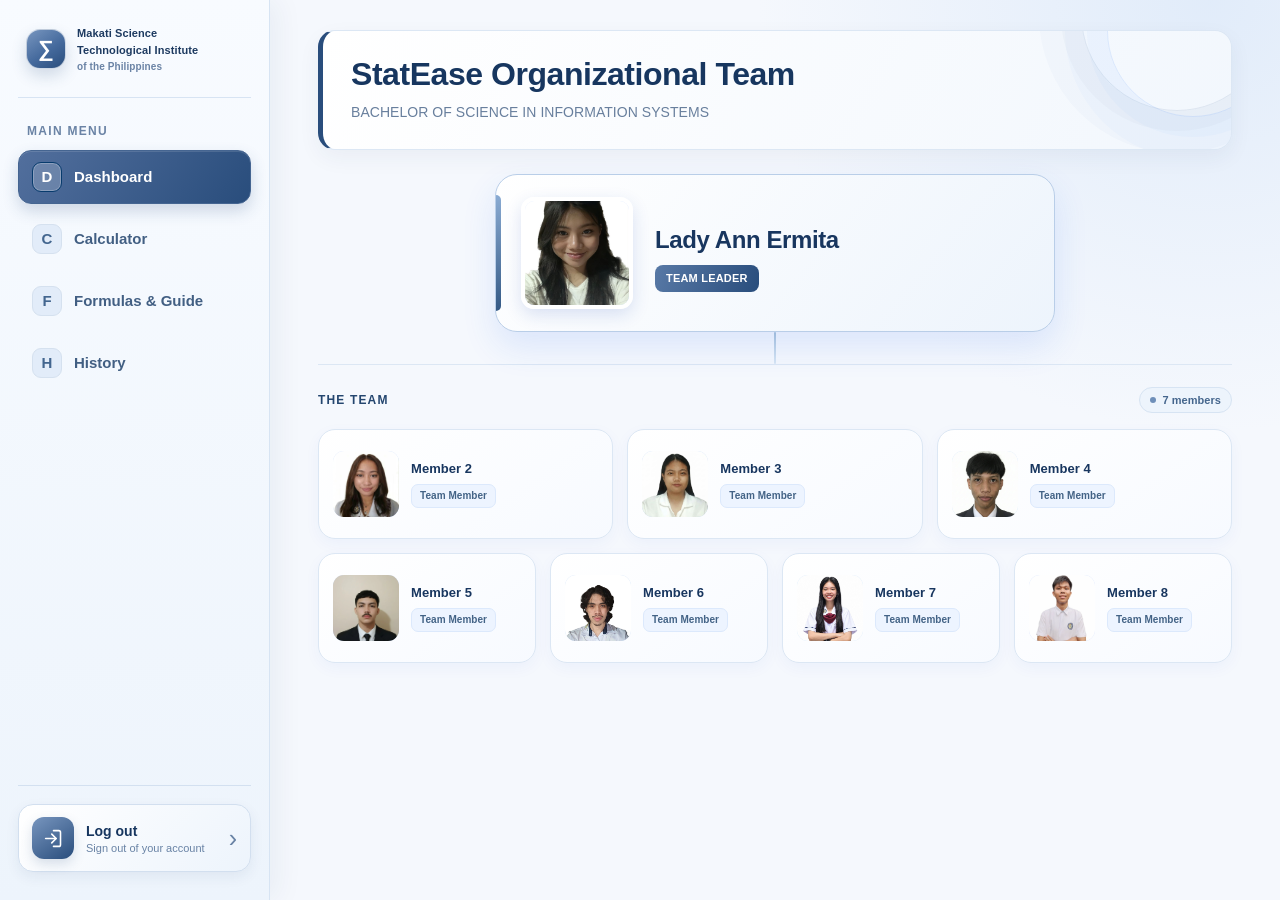
==== commit c106a957: "Add files via upload" ====
--- a/central.html
+++ b/central.html
@@ -1,3161 +1,544 @@
-<!DOCTYPE html>
-
-<html lang="en">
-
-<head>
-
-<meta charset="UTF-8">
-
-<meta name="viewport" content="width=device-width, initial-scale=1.0">
-
-<title>MSTIP | Central Tendency Calculator</title>
-
-
-
-<style>
-
-:root {
-
-  --pink: #2563eb;
-
-  --pink-dark: #1d4ed8;
-
-  --pink-soft: #eaf3ff;
-
-  --violet: #dbeafe;
-
-  --ink: #172b4d;
-
-  --muted: #64748b;
-
-  --paper: #f7fbff;
-
-  --line: #d7e6f8;
-
-}
-
-
-
-* { box-sizing: border-box; }
-
-
-
-body {
-
-  margin: 0;
-
-  font-family: "Segoe UI", Arial, sans-serif;
-
-  background: #eef5ff;
-
-  color: var(--ink);
-
-}
-
-
-
-.app {
-
-  display: flex;
-
-  min-height: 100vh;
-
-}
-
-
-
-/* SIDEBAR */
-
-.sidebar {
-
-  width: 270px;
-
-  background: var(--pink-soft);
-
-  padding: 26px 18px;
-
-  display: flex;
-
-  flex-direction: column;
-
-  flex-shrink: 0;
-
-  border-right: 1px solid var(--line);
-
-}
-
-
-
-.brand {
-
-  display: flex;
-
-  align-items: center;
-
-  gap: 11px;
-
-  padding: 0 8px 24px;
-
-  border-bottom: 1px solid #cbdcf3;
-
-  font-size: 21px;
-
-  font-weight: 800;
-
-}
-
-
-
-.brand-name {
-  min-width: 0;
-  display: flex;
-  flex-direction: column;
-  gap: 2px;
-  font-size: 11px;
-  line-height: 1.35;
-  font-weight: 800;
-  letter-spacing: .1px;
-}
-.brand-name small {
-  font-size: 10px;
-  line-height: 1.3;
-  font-weight: 600;
-  color: #5476a6;
-}
-
-.brand-icon {
-
-  width: 40px;
-
-  height: 40px;
-
-  border-radius: 12px;
-
-  background: var(--pink);
-
-  color: white;
-
-  display: grid;
-
-  place-items: center;
-
-  font-size: 22px;
-
-}
-
-
-
-.menu-label {
-
-  font-size: 12px;
-
-  letter-spacing: 1.3px;
-
-  color: #5476a6;
-
-  margin: 26px 9px 12px;
-
-  font-weight: 700;
-
-}
-
-
-
-.nav {
-
-  display: grid;
-
-  gap: 7px;
-
-}
-
-
-
-.nav button {
-
-  border: 0;
-
-  background: transparent;
-
-  color: #35547f;
-
-  text-align: left;
-
-  padding: 13px 12px;
-
-  border-radius: 11px;
-
-  font-size: 15px;
-
-  display: flex;
-
-  gap: 12px;
-
-  align-items: center;
-
-  cursor: pointer;
-
-}
-
-
-
-.nav button:hover {
-
-  background: #dbeafe;
-
-}
-
-
-
-.nav button.active {
-
-  background: var(--pink);
-
-  color: white;
-
-  font-weight: 700;
-
-}
-
-
-
-.nav-icon {
-
-  width: 19px;
-
-  text-align: center;
-
-  font-size: 17px;
-
-}
-
-
-
-.sidebar-note {
-
-  margin-top: auto;
-
-  background: #fff8fc;
-
-  border: 1px solid var(--line);
-
-  padding: 14px;
-
-  border-radius: 14px;
-
-  color: #59769d;
-
-  font-size: 12px;
-
-  line-height: 1.6;
-
-}
-
-
-
-/* MAIN CONTENT */
-
-.main {
-
-  flex: 1;
-
-  min-width: 0;
-
-  padding: 30px clamp(18px, 4vw, 48px);
-
-  background: var(--paper);
-
-}
-
-
-
-.page {
-
-  display: none;
-
-  animation: fade .2s ease;
-
-}
-
-
-
-.page.active {
-
-  display: block;
-
-}
-
-
-
-@keyframes fade {
-
-  from {
-
-    opacity: .4;
-
-    transform: translateY(3px);
-
-  }
-
-  to {
-
-    opacity: 1;
-
-    transform: none;
-
-  }
-
-}
-
-
-
-.page-head {
-
-  margin-bottom: 22px;
-
-}
-
-
-
-.page-head h1 {
-
-  font-size: 27px;
-
-  margin: 0 0 8px;
-
-  color: #17345f;
-
-}
-
-
-
-.page-head p {
-
-  margin: 0;
-
-  color: var(--muted);
-
-  font-size: 14px;
-
-  line-height: 1.6;
-
-}
-
-
-
-/* DASHBOARD: TWO MEMBERS PER ROW */
-
-.team-grid {
-
-  display: grid;
-
-  grid-template-columns: repeat(2, minmax(0, 1fr));
-
-  gap: 16px;
-
-}
-
-
-
-.member-card {
-
-  background: white;
-
-  border: 1px solid var(--line);
-
-  border-radius: 17px;
-
-  min-height: 178px;
-
-  display: flex;
-
-  flex-direction: column;
-
-  align-items: center;
-
-  justify-content: center;
-
-  padding: 20px 14px;
-
-  text-align: center;
-
-  box-shadow: 0 4px 15px rgba(124, 57, 94, .035);
-
-  transition: .2s;
-
-}
-
-
-
-.member-card:hover {
-
-  transform: translateY(-3px);
-
-  box-shadow: 0 8px 22px rgba(124, 57, 94, .09);
-
-}
-
-
-
-.avatar {
-
-  width: 66px;
-
-  height: 66px;
-
-  border-radius: 50%;
-
-  display: grid;
-
-  place-items: center;
-
-  margin-bottom: 12px;
-
-  color: #1d4ed8;
-
-  background: #dbeafe;
-
-}
-
-
-
-.avatar svg {
-
-  width: 31px;
-
-  height: 31px;
-
-}
-
-
-
-.member-card:nth-child(4n+2) .avatar {
-
-  background: var(--violet);
-
-}
-
-
-
-.member-card:nth-child(4n+3) .avatar {
-
-  background: #e0f2fe;
-
-}
-
-
-
-.member-card:nth-child(4n) .avatar {
-
-  background: #e0eaff;
-
-}
-
-
-
-.member-name {
-
-  font-weight: 700;
-
-  font-size: 16px;
-
-  margin-bottom: 6px;
-
-}
-
-
-
-.member-role {
-
-  font-size: 13px;
-
-  color: var(--muted);
-
-}
-
-
-
-/* CARDS AND FORMS */
-
-.panel {
-
-  background: white;
-
-  border: 1px solid var(--line);
-
-  border-radius: 17px;
-
-  padding: 23px;
-
-  margin-bottom: 18px;
-
-  box-shadow: 0 4px 15px rgba(124, 57, 94, .035);
-
-}
-
-
-
-.panel h2 {
-
-  font-size: 18px;
-
-  margin: 0 0 17px;
-
-}
-
-
-
-.form-row {
-
-  display: grid;
-
-  grid-template-columns: 1fr 1fr;
-
-  gap: 16px;
-
-}
-
-
-
-.field {
-
-  display: flex;
-
-  flex-direction: column;
-
-  gap: 8px;
-
-  margin-bottom: 16px;
-
-}
-
-
-
-.field label {
-
-  font-size: 13px;
-
-  font-weight: 700;
-
-  color: #35547f;
-
-}
-
-
-
-.field input,
-
-.field textarea,
-
-.field select {
-
-  width: 100%;
-
-  border: 1px solid #cbdcf3;
-
-  border-radius: 10px;
-
-  padding: 12px 13px;
-
-  background: #f8fbff;
-
-  color: var(--ink);
-
-  font: inherit;
-
-  outline: none;
-
-}
-
-
-
-.field input:focus,
-
-.field textarea:focus,
-
-.field select:focus {
-
-  border-color: var(--pink);
-
-  box-shadow: 0 0 0 3px #dbeafe;
-
-}
-
-
-
-.field textarea {
-
-  min-height: 115px;
-
-  resize: vertical;
-
-}
-
-
-
-.hint {
-
-  font-size: 12px;
-
-  color: var(--muted);
-
-}
-
-
-
-.btn {
-
-  border: 0;
-
-  border-radius: 10px;
-
-  background: var(--pink);
-
-  color: white;
-
-  font-weight: 700;
-
-  padding: 12px 18px;
-
-  cursor: pointer;
-
-  font-size: 14px;
-
-}
-
-
-
-.btn:hover {
-
-  background: var(--pink-dark);
-
-}
-
-
-
-.btn.secondary {
-
-  background: #e0ecff;
-
-  color: #2455a6;
-
-}
-
-
-
-/* CALCULATOR RESULTS */
-
-.results {
-
-  display: grid;
-
-  grid-template-columns: repeat(3, minmax(0, 1fr));
-
-  gap: 12px;
-
-}
-
-
-
-.result-card {
-
-  border-radius: 13px;
-
-  background: #f1f7ff;
-
-  border: 1px solid var(--line);
-
-  padding: 17px;
-
-}
-
-
-
-.result-card span {
-
-  font-size: 12px;
-
-  color: var(--muted);
-
-  display: block;
-
-  margin-bottom: 8px;
-
-}
-
-
-
-.result-card strong {
-
-  font-size: 24px;
-
-  color: var(--pink-dark);
-
-  overflow-wrap: anywhere;
-
-}
-
-
-
-.result-card p {
-
-  font-size: 12px;
-
-  color: var(--muted);
-
-  margin: 7px 0 0;
-
-}
-
-
-
-.table-wrap {
-
-  overflow: auto;
-
-}
-
-
-
-table {
-
-  width: 100%;
-
-  border-collapse: collapse;
-
-  font-size: 13px;
-
-}
-
-
-
-th, td {
-
-  padding: 11px 12px;
-
-  border-bottom: 1px solid #e1ebf8;
-
-  text-align: left;
-
-}
-
-
-
-th {
-
-  color: #355b91;
-
-  background: #fff7fb;
-
-}
-
-
-
-td {
-
-  color: #29466f;
-
-}
-
-
-
-/* FORMULAS */
-
-.formula-list {
-
-  display: grid;
-
-  gap: 13px;
-
-}
-
-
-
-.formula {
-
-  border: 1px solid var(--line);
-
-  border-radius: 13px;
-
-  padding: 17px;
-
-  background: #f8fbff;
-
-}
-
-
-
-.formula h3 {
-
-  margin: 0 0 7px;
-
-  font-size: 15px;
-
-}
-
-
-
-.formula code {
-
-  font-size: 14px;
-
-  color: var(--pink-dark);
-
-  white-space: normal;
-
-}
-
-
-
-.formula p {
-
-  margin: 8px 0 0;
-
-  color: var(--muted);
-
-  font-size: 13px;
-
-  line-height: 1.6;
-
-}
-
-
-
-/* HISTORY AND SETTINGS */
-
-.history-empty {
-
-  color: var(--muted);
-
-  font-size: 14px;
-
-}
-
-
-
-.history-item {
-
-  border-bottom: 1px solid #e1ebf8;
-
-  padding: 14px 0;
-
-}
-
-
-
-.history-item:last-child {
-
-  border: 0;
-
-}
-
-
-
-.history-item strong {
-
-  display: block;
-
-  margin-bottom: 5px;
-
-}
-
-
-
-.history-item small {
-
-  color: var(--muted);
-
-}
-
-
-
-.setting-row {
-
-  display: flex;
-
-  align-items: center;
-
-  justify-content: space-between;
-
-  gap: 15px;
-
-  padding: 15px 0;
-
-  border-bottom: 1px solid #e1ebf8;
-
-}
-
-
-
-.setting-row:last-child {
-
-  border: 0;
-
-}
-
-
-
-.setting-row p {
-
-  margin: 5px 0 0;
-
-  font-size: 13px;
-
-  color: var(--muted);
-
-}
-
-
-
-.setting-row input[type=checkbox] {
-
-  accent-color: var(--pink);
-
-  width: 18px;
-
-  height: 18px;
-
-}
-
-
-
-/* RESPONSIVE DESIGN */
-
-@media (max-width: 780px) {
-
-  .app {
-
-    display: block;
-
-  }
-
-
-
-  .sidebar {
-
-    width: 100%;
-
-    padding: 12px 14px;
-
-    position: sticky;
-
-    top: 0;
-
-    z-index: 5;
-
-    border-right: 0;
-
-    border-bottom: 1px solid var(--line);
-
-  }
-
-
-
-  .brand {
-
-    padding: 0 3px 10px;
-
-    border: 0;
-
-    font-size: 19px;
-
-  }
-
-
-
-  .brand-icon {
-
-    width: 34px;
-
-    height: 34px;
-
-  }
-
-
-
-  .menu-label,
-
-  .sidebar-note {
-
-    display: none;
-
-  }
-
-
-
-  .nav {
-
-    display: flex;
-
-    overflow-x: auto;
-
-    gap: 5px;
-
-    padding-top: 4px;
-
-  }
-
-
-
-  .nav button {
-
-    white-space: nowrap;
-
-    padding: 10px;
-
-    font-size: 13px;
-
-    gap: 7px;
-
-  }
-
-
-
-  .main {
-
-    padding: 22px 15px;
-
-  }
-
-
-
-  .page-head h1 {
-
-    font-size: 24px;
-
-  }
-
-
-
-  .member-card {
-
-    min-height: 155px;
-
-    padding: 15px 8px;
-
-  }
-
-
-
-  .avatar {
-
-    width: 57px;
-
-    height: 57px;
-
-  }
-
-
-
-  .results,
-
-  .form-row {
-
-    grid-template-columns: 1fr;
-
-  }
-
-
-
-  .panel {
-
-    padding: 17px;
-
-  }
-
-}
-
-
-
-@media (max-width: 420px) {
-
-  .team-grid {
-
-    gap: 10px;
-
-  }
-
-
-
-  .member-card {
-
-    min-height: 148px;
-
-  }
-
-
-
-  .member-name {
-
-    font-size: 14px;
-
-  }
-
-
-
-  .member-role {
-
-    font-size: 12px;
-
-  }
-
-
-
-  .nav button {
-
-    padding: 9px 8px;
-
-  }
-
-
-
-  .nav-icon {
-
-    display: none;
-
-  }
-
-}
-
-
-
-
-
-/* POLISHED LIGHT-BLUE / DARK-BLUE THEME */
-
-body { background: #edf4ff; }
-
-.sidebar {
-
-  background: linear-gradient(180deg, #f5f9ff 0%, #e7f0ff 100%);
-
-  box-shadow: 8px 0 28px rgba(30, 64, 175, .045);
-
-  min-height: 100vh;
-
-}
-
-.brand { color: #17345f; }
-
-.brand-icon {
-
-  background: linear-gradient(135deg, #60a5fa, #1d4ed8);
-
-  border-radius: 14px;
-
-  box-shadow: 0 8px 18px rgba(37, 99, 235, .22);
-
-}
-
-.nav button {
-
-  transition: background .2s ease, color .2s ease, transform .2s ease, box-shadow .2s ease;
-
-  font-weight: 600;
-
-}
-
-.nav button:hover { background: #dbeafe; transform: translateX(2px); }
-
-.nav button.active {
-
-  background: linear-gradient(115deg, #3b82f6, #1d4ed8);
-
-  color: #fff;
-
-  box-shadow: 0 8px 18px rgba(37, 99, 235, .2);
-
-}
-
-.sidebar-note {
-
-  background: rgba(255,255,255,.78);
-
-  border-color: #cbdcf3;
-
-  box-shadow: 0 8px 20px rgba(30, 64, 175, .045);
-
-}
-
-.main {
-
-  background: radial-gradient(ellipse at top right, rgba(191,219,254,.35), transparent 38%), #f8fbff;
-
-}
-
-.page-head {
-
-  padding: 22px 24px;
-
-  border: 1px solid #dce9fb;
-
-  border-radius: 20px;
-
-  background: linear-gradient(120deg, #e7f1ff 0%, #f8fbff 58%, #dbeafe 100%);
-
-  box-shadow: 0 10px 28px rgba(30, 64, 175, .055);
-
-  position: relative;
-
-  overflow: hidden;
-
-}
-
-.page-head:after {
-
-  content: "";
-
-  position: absolute;
-
-  width: 170px; height: 170px;
-
-  border: 1px solid rgba(59,130,246,.14);
-
-  border-radius: 50%;
-
-  right: -48px; top: -86px;
-
-  box-shadow: 0 0 0 20px rgba(59,130,246,.035), 0 0 0 42px rgba(59,130,246,.025);
-
-  pointer-events: none;
-
-}
-
-.page-head h1 { color: #17345f; letter-spacing: -.4px; }
-
-.page-head p { color: #5c7395; }
-
-.member-card, .panel {
-
-  border-color: #dce8f8;
-
-  box-shadow: 0 8px 24px rgba(30, 64, 175, .055);
-
-  transition: transform .2s ease, box-shadow .2s ease;
-
-}
-
-.member-card { background: linear-gradient(145deg, #fff 0%, #f2f7ff 100%); }
-
-.member-card:hover, .panel:hover {
-
-  box-shadow: 0 13px 30px rgba(30, 64, 175, .10);
-
-}
-
-.avatar {
-
-  background: linear-gradient(145deg, #dbeafe, #bfdbfe);
-
-  color: #1d4ed8;
-
-  box-shadow: inset 0 0 0 1px rgba(37,99,235,.08);
-
-}
-
-.member-name { color: #17345f; }
-
-.member-role { color: #6b7f9d; }
-
-.btn {
-
-  background: linear-gradient(120deg, #3b82f6, #1d4ed8);
-
-  box-shadow: 0 6px 14px rgba(37, 99, 235, .16);
-
-  transition: transform .2s ease, box-shadow .2s ease;
-
-}
-
-.btn:hover { background: linear-gradient(120deg, #2563eb, #1e40af); transform: translateY(-1px); }
-
-.btn.secondary { background: #e4efff; color: #1d4ed8; box-shadow: none; }
-
-.btn.secondary:hover { background: #d5e6ff; }
-
-.result-card { background: linear-gradient(145deg, #f7fbff, #eaf3ff); border-color: #d5e5fa; }
-
-.result-card strong, .formula code { color: #1d4ed8; }
-
-.formula { background: linear-gradient(145deg, #fff, #f5f9ff); }
-
-th { color: #315b96; background: #edf5ff; }
-
-.setting-row input[type=checkbox] { accent-color: #2563eb; }
-
-/* STYLISH LOG OUT AREA — pinned to the bottom of the sidebar */
-
-.sidebar-bottom {
-
-  margin-top: auto;
-
-  padding: 18px 0 2px;
-
-  border-top: 1px solid #cbdcf3;
-
-}
-
-.logout-button {
-
-  width: 100%;
-
-  display: flex;
-
-  align-items: center;
-
-  gap: 12px;
-
-  padding: 12px 13px;
-
-  border: 1px solid #d7e5fa;
-
-  border-radius: 15px;
-
-  background: linear-gradient(135deg, rgba(255,255,255,.98), #edf5ff);
-
-  color: #244574;
-
-  text-align: left;
-
-  cursor: pointer;
-
-  box-shadow: 0 5px 14px rgba(30,64,175,.07);
-
-  transition: transform .2s ease, box-shadow .2s ease, border-color .2s ease, background .2s ease;
-
-}
-
-.logout-button:hover {
-
-  transform: translateY(-2px);
-
-  border-color: #93baf4;
-
-  background: linear-gradient(135deg, #eff6ff, #dbeafe);
-
-  box-shadow: 0 9px 20px rgba(37,99,235,.14);
-
-}
-
-.logout-button:focus-visible { outline: 3px solid #93c5fd; outline-offset: 3px; }
-
-.logout-icon {
-
-  width: 42px;
-
-  height: 42px;
-
-  flex: 0 0 42px;
-
-  display: grid;
-
-  place-items: center;
-
-  border-radius: 12px;
-
-  color: #fff;
-
-  background: linear-gradient(145deg, #60a5fa, #1d4ed8);
-
-  box-shadow: 0 5px 12px rgba(37,99,235,.23);
-
-}
-
-.logout-icon svg { width: 21px; height: 21px; }
-
-.logout-copy { display: flex; flex: 1; min-width: 0; flex-direction: column; gap: 3px; }
-
-.logout-copy strong { font-size: 14px; font-weight: 750; color: #17345f; }
-
-.logout-copy small { font-size: 11px; color: #6b82a4; }
-
-.logout-arrow { color: #5b83bf; font-size: 25px; line-height: 1; transition: transform .2s ease; }
-
-.logout-button:hover .logout-arrow { transform: translateX(3px); }
-
-@media (max-width: 780px) {
-
-  .sidebar-bottom { margin-top: 10px; padding-top: 12px; }
-
-  .logout-button { max-width: 100%; }
-
-}
-
-@media (max-width: 780px) {
-
-  .sidebar { min-height: auto; }
-
-  .page-head { padding: 19px; }
-
-  .page-head:after { width: 110px; height: 110px; }
-
-}
-
-
-
-
-/* FIXED DASHBOARD LAYOUT: sidebar stays still, only the selected page scrolls */
-@media (min-width: 781px) {
-  html, body { height: 100%; overflow: hidden; }
-  .app { height: 100vh; min-height: 0; }
-  .sidebar {
-    position: fixed;
-    top: 0; left: 0; bottom: 0;
-    width: 270px;
-    height: 100vh;
-    min-height: 0;
-    overflow-y: auto;
-    box-sizing: border-box;
-    z-index: 20;
-  }
-  .main {
-    margin-left: 270px;
-    width: calc(100% - 270px);
-    height: 100vh;
-    box-sizing: border-box;
-    overflow-y: auto;
-    overscroll-behavior: contain;
-    scroll-behavior: smooth;
-  }
-  .page { animation: none; }
-}
-
-@media (max-width: 780px) {
-  .app { display: block; min-height: 100vh; }
-  .sidebar {
-    position: sticky; top: 0;
-    width: 100%; height: auto; min-height: auto;
-    max-height: none; overflow: visible;
-    box-sizing: border-box;
-  }
-  .main { width: 100%; height: auto; overflow: visible; }
-  .page { animation: none; }
-}
-
-
-
-/* POLISHED TEAM ORGANIZATION LAYOUT */
-#teamGrid.org-chart {
-  width: 100%;
-  max-width: 1180px;
-  margin: 0 auto;
-  display: block;
-  position: relative;
-}
-.page-head {
-  margin-bottom: 28px;
-  padding: 26px 30px;
-  border: 1px solid #d7e6fb;
-  border-radius: 22px;
-  background: linear-gradient(112deg, #e8f2ff 0%, #f8fbff 65%, #dceaff 100%);
-  box-shadow: 0 12px 28px rgba(37, 99, 235, .055);
-}
-.page-head h1 {
-  font-size: clamp(27px, 3vw, 34px);
-  letter-spacing: -.8px;
-  line-height: 1.15;
-  margin-bottom: 8px;
-}
-.page-head p { max-width: 640px; font-size: 14px; line-height: 1.7; }
-.leader-wrap {
-  display: flex;
-  justify-content: center;
-  position: relative;
-  padding-bottom: 32px;
-}
-.leader-wrap::after {
-  content: "";
-  position: absolute;
-  left: 50%;
-  bottom: 0;
-  height: 32px;
-  width: 2px;
-  transform: translateX(-50%);
-  border-radius: 3px;
-  background: linear-gradient(#93bdf8, #c7dcfb);
-}
-.member-card {
-  box-sizing: border-box;
-  min-width: 0;
-  display: flex;
-  flex-direction: row;
-  align-items: center;
-  justify-content: flex-start;
-  gap: 15px;
-  padding: 16px;
-  min-height: 118px;
-  text-align: left;
-  border: 1px solid #e0eaf8;
-  border-radius: 17px;
-  background: #fff;
-  box-shadow: 0 5px 16px rgba(29, 78, 216, .045);
-  transition: border-color .18s ease, box-shadow .18s ease, transform .18s ease;
-}
-.member-card:hover {
-  transform: translateY(-2px);
-  border-color: #a7c7f8;
-  box-shadow: 0 12px 24px rgba(29, 78, 216, .095);
-}
-.member-card.leader-card {
-  width: min(100%, 560px);
-  min-height: 158px;
-  gap: 22px;
-  padding: 22px 25px;
-  border: 1px solid #a9cafa;
-  border-radius: 22px;
-  background: linear-gradient(130deg, #ffffff 0%, #f0f6ff 58%, #e3efff 100%);
-  box-shadow: 0 15px 34px rgba(37, 99, 235, .12);
-  position: relative;
-  overflow: hidden;
-}
-.member-card.leader-card::before {
-  content: "";
-  position: absolute;
-  left: 0;
-  top: 20px;
-  bottom: 20px;
-  width: 5px;
-  border-radius: 0 6px 6px 0;
-  background: linear-gradient(#60a5fa, #1d4ed8);
-}
-.avatar {
-  width: 70px;
-  height: 70px;
-  flex: 0 0 70px;
-  margin: 0;
-  display: grid;
-  place-items: center;
-  overflow: hidden;
-  border-radius: 12px;
-  color: #2563eb;
-  background: linear-gradient(145deg, #e2edff, #cfe1ff);
-  box-shadow: inset 0 0 0 1px rgba(37, 99, 235, .07);
-}
-.avatar svg { width: 29px; height: 29px; }
-.avatar img {
-  display: block;
-  width: 100%;
-  height: 100%;
-  object-fit: cover;
-  object-position: center 35%;
-  border-radius: 0 !important;
-}
-.member-info {
-  display: flex;
-  min-width: 0;
-  flex-direction: column;
-  align-items: flex-start;
-  justify-content: center;
-  gap: 7px;
-}
-.member-name {
-  color: #18365f;
-  font-size: 14px;
-  font-weight: 750;
-  line-height: 1.35;
-  margin: 0;
-  text-align: left;
-  overflow-wrap: anywhere;
-}
-.member-role {
-  display: inline-flex;
-  align-items: center;
-  padding: 5px 10px;
-  border-radius: 7px;
-  color: #436386;
-  background: #edf4ff;
-  border: 1px solid #dce9fc;
-  font-size: 11px;
-  font-weight: 700;
-  line-height: 1.2;
-}
-.leader-card .avatar {
-  width: 112px;
-  height: 112px;
-  flex-basis: 112px;
-  border-radius: 13px;
-  border: 4px solid #fff;
-  box-shadow: 0 6px 17px rgba(30, 64, 175, .15);
-}
-.leader-card .member-info { gap: 9px; }
-.leader-card .member-name { font-size: clamp(19px, 2vw, 24px); letter-spacing: -.4px; }
-.leader-card .member-role {
-  color: #fff;
-  background: linear-gradient(110deg, #3b82f6, #1d4ed8);
-  border: 0;
-  border-radius: 8px;
-  padding: 7px 11px;
-  font-size: 11px;
-  letter-spacing: .2px;
-  text-transform: uppercase;
-}
-.leader-kicker {
-  margin: 0 0 1px;
-  color: #6482a8;
-  font-size: 10px;
-  font-weight: 800;
-  letter-spacing: 1.35px;
-  text-transform: uppercase;
-}
-.members-area {
-  border-top: 1px solid #dce8f8;
-  padding-top: 22px;
-}
-.members-heading {
-  display: flex;
-  align-items: center;
-  justify-content: space-between;
-  gap: 12px;
-  margin: 0 0 16px;
-}
-.members-heading strong {
-  color: #24466f;
-  font-size: 12px;
-  font-weight: 800;
-  letter-spacing: 1.15px;
-  text-transform: uppercase;
-}
-.members-count {
-  display: inline-flex;
-  align-items: center;
-  gap: 6px;
-  border: 1px solid #d9e7fb;
-  background: #eff6ff;
-  color: #38679f;
-  padding: 6px 10px;
-  border-radius: 999px;
-  font-size: 11px;
-  font-weight: 750;
-  white-space: nowrap;
-}
-.members-count::before {
-  content: "";
-  width: 6px;
-  height: 6px;
-  background: #3b82f6;
-  border-radius: 50%;
-}
-.member-grid {
-  display: grid;
-  gap: 14px;
-  align-items: stretch;
-}
-/* Exact requested team pattern: members 2–4 on row one, 5–8 on row two. */
-.member-grid--three { grid-template-columns: repeat(3, minmax(0, 1fr)); }
-.member-grid--four { grid-template-columns: repeat(4, minmax(0, 1fr)); margin-top: 14px; }
-.member-grid .member-card { min-height: 110px; padding: 14px; gap: 12px; }
-.member-grid .avatar { width: 66px; height: 66px; flex-basis: 66px; border-radius: 11px; }
-.member-grid .member-name { font-size: 13px; }
-.member-grid .member-role { max-width: 100%; padding: 5px 8px; font-size: 10px; }
-@media (max-width: 1260px) {
-  .member-grid--three { grid-template-columns: repeat(3, minmax(0, 1fr)); }
-  .member-grid--four { grid-template-columns: repeat(2, minmax(0, 1fr)); }
-}
-@media (max-width: 780px) {
-  .page-head { padding: 22px; border-radius: 18px; }
-  #teamGrid.org-chart { max-width: none; }
-  .leader-card { max-width: 540px; }
-  .member-grid--three { grid-template-columns: repeat(3, minmax(0, 1fr)); }
-  .member-grid--four { grid-template-columns: repeat(2, minmax(0, 1fr)); }
-}
-@media (max-width: 540px) {
-  .main { padding: 18px 13px; }
-  .page-head { padding: 19px; margin-bottom: 20px; }
-  .page-head h1 { font-size: 25px; }
-  .leader-wrap { padding-bottom: 24px; }
-  .leader-wrap::after { height: 24px; }
-  .member-card.leader-card { min-height: 126px; gap: 14px; padding: 15px 15px 15px 19px; border-radius: 17px; }
-  .leader-card .avatar { width: 88px; height: 88px; flex-basis: 88px; }
-  .leader-card .member-name { font-size: 18px; }
-  .member-grid--three { grid-template-columns: 1fr; gap: 10px; }
-  .member-grid--four { grid-template-columns: 1fr; gap: 10px; margin-top: 10px; }
-  .member-grid .member-card { min-height: 94px; padding: 12px; }
-  .member-grid .avatar { width: 66px; height: 66px; flex-basis: 66px; }
-  .members-heading { margin-bottom: 12px; }
-}
-@media (prefers-reduced-motion: reduce) {
-  .member-card { transition: none; }
-}
-
-
-
-/* FORMULA POSTERS — bold, textbook-style formula cards */
-.formula-list {
-  display: grid;
-  /* Wide formula posters read more like the user's reference example. */
-  grid-template-columns: minmax(0, 1fr);
-  align-items: stretch;
-  gap: 22px;
-  max-width: 1120px;
-  margin-inline: auto;
-}
-.formula.formula-poster {
-  display: flex;
-  flex-direction: column;
-  min-width: 0;
-  padding: 0;
-  overflow: hidden;
-  border: 1px solid #d6e2f2;
-  border-radius: 18px;
-  background: #f7f7f8;
-  box-shadow: 0 8px 22px rgba(31, 58, 96, .08);
-}
-.formula-poster-title {
-  display: flex;
-  min-height: 54px;
-  align-items: center;
-  justify-content: center;
-  padding: 12px 14px;
-  background: #123B6D;
-  color: #fff;
-  text-align: center;
-  font-size: 21px;
-  font-weight: 500;
-  letter-spacing: .2px;
-}
-.formula-poster-equation {
-  flex: 1;
-  min-height: 164px;
-  display: flex;
-  align-items: center;
-  justify-content: center;
-  gap: 12px;
-  padding: 20px 13px;
-  color: #393939;
-  background: #fafafa;
-  font-family: "Cambria Math", Cambria, "Times New Roman", serif;
-}
-.math-symbol { font-size: clamp(38px, 3.5vw, 52px); font-style: italic; white-space: nowrap; }
-.math-equals { font-size: clamp(34px, 3vw, 46px); font-weight: 300; }
-.math-fraction {
-  display: inline-flex;
-  flex-direction: column;
-  align-items: stretch;
-  justify-content: center;
-  min-width: 108px;
-  text-align: center;
-  font-size: clamp(29px, 2.7vw, 39px);
-  line-height: 1.05;
-}
-.math-numerator { display: flex; align-items: center; justify-content: center; gap: 7px; padding: 0 5px 5px; white-space: nowrap; }
-.sigma-wrap { display: inline-flex; position: relative; align-items: center; padding-right: 14px; }
-.sigma { font-size: 1.8em; line-height: .9; }
-.sigma-limits { display: flex; flex-direction: column; position: absolute; left: calc(100% - 10px); top: 1px; font-size: .42em; line-height: 1.1; }
-.sigma-limits sup, .sigma-limits sub { position: static; font-size: 1em; line-height: 1.05; }
-.sum-x sub { font-size: .55em; }
-.fraction-rule { height: 2px; min-height: 2px; background: #4a4a4a; margin: 0 1px; }
-.math-denominator { padding-top: 5px; font-size: .92em; }
-.formula-poster-caption { padding: 12px 16px 3px; text-align: center; color: #43536a; font-size: 12px; line-height: 1.5; }
-.formula-poster-note { margin-top: auto; padding: 9px 12px 13px; text-align: center; color: #6c7480; font-size: 11px; line-height: 1.4; }
-.median-equation {
-  box-sizing: border-box;
-  flex-direction: column;
-  align-items: stretch;
-  justify-content: space-between;
-  gap: 26px;
-  min-height: 430px;
-  padding: 28px 30px 20px;
-  border: 3px solid #FFAD33;
-  background: #fff;
-  color: #073B6D;
-}
-.median-case { display: flex; flex-direction: column; align-items: stretch; gap: 12px; text-align: left; }
-.case-label { color: #FFAD33; font-family: Arial, sans-serif; font-size: clamp(20px, 2.3vw, 29px); font-weight: 800; letter-spacing: 0; line-height: 1.2; }
-.median-math { display: flex; align-items: center; justify-content: center; gap: 12px; color: #073B6D; font-size: clamp(28px, 3vw, 43px); font-weight: 650; white-space: nowrap; line-height: 1.25; }
-.median-math sup { font-size: .58em; align-self: flex-start; margin-left: -8px; }
-.median-math sub { font-size: .58em; }
-.median-position { display: inline-flex; align-items: center; gap: 1px; }
-.median-paren { font-size: 1.2em; font-weight: 400; }
-.small-fraction { display: inline-flex; flex-direction: column; align-items: stretch; justify-content: center; vertical-align: middle; line-height: 1.1; font-size: .9em; font-weight: 650; text-align: center; }
-.small-fraction > span:first-child { padding: 0 8px 5px; text-align: center; }
-.small-fraction > span:last-child { padding-top: 4px; text-align: center; }
-.small-fraction .fraction-rule, .median-even-fraction > .fraction-rule { display: block; width: 100%; box-sizing: border-box; background: #073B6D; height: 3px; min-height: 3px; }
-.median-even-fraction { display: inline-flex; flex-direction: column; align-items: stretch; min-width: min(70%, 640px); font-size: .88em; line-height: 1.2; }
-.median-even-numerator { display: flex; align-items: center; justify-content: center; gap: clamp(8px, 2vw, 24px); padding: 0 5px 8px; }
-.median-definition { display: flex; flex-wrap: wrap; gap: 6px 26px; color: #FFAD33; font-family: Arial, sans-serif; font-size: clamp(17px, 2vw, 25px); font-weight: 750; line-height: 1.3; }
-.median-definition i { font-weight: 800; }
-.mode-equation { gap: 11px; }
-.mode-symbol { font-size: clamp(39px, 3.5vw, 52px); white-space: nowrap; font-style: italic; }
-.mode-symbol sub { font-size: .55em; }
-.mode-definition { font-size: clamp(20px, 2vw, 27px); text-align: center; line-height: 1.35; }
-@media (max-width: 1100px) {
-  .formula-poster-equation { min-height: 145px; }
-  .math-symbol, .mode-symbol { font-size: 48px; }
-  .math-equals { font-size: 40px; }
-  .math-fraction { font-size: 36px; }
-  .mode-definition { font-size: 25px; }
-}
-@media (max-width: 650px) {
-  .median-equation { min-height: 0; gap: 24px; padding: 22px 16px 18px; }
-  .case-label { font-size: 21px; }
-  .median-math { white-space: normal; flex-wrap: wrap; gap: 8px; font-size: clamp(24px, 5.2vw, 32px); }
-  .median-even-fraction { min-width: 0; max-width: 100%; font-size: .8em; }
-  .median-even-numerator { gap: 8px; }
-  .median-definition { font-size: 17px; gap: 5px 16px; }
-}
-@media (max-width: 420px) {
-  .formula-poster-title { font-size: 19px; }
-  .formula-poster-equation { padding-left: 8px; padding-right: 8px; gap: 8px; }
-  .math-symbol, .mode-symbol { font-size: 40px; }
-  .math-equals { font-size: 32px; }
-  .math-fraction { min-width: 88px; font-size: 31px; }
-  .median-equation { padding: 18px 11px 16px; }
-  .median-math { font-size: 23px; }
-}
-
-
-
-/* DASHBOARD + NAVIGATION INTERACTION EFFECTS */
-.nav button {
-  position: relative;
-  isolation: isolate;
-  overflow: hidden;
-  min-height: 54px;
-  transition: transform .22s ease, color .22s ease, box-shadow .22s ease, background .22s ease;
-}
-.nav button::before {
-  content: "";
-  position: absolute;
-  z-index: -1;
-  inset: 0;
-  border-radius: inherit;
-  background: linear-gradient(115deg, #3b82f6 0%, #1d4ed8 100%);
-  transform: translateX(-102%);
-  transition: transform .28s ease;
-}
-.nav button.active::before { transform: translateX(0); }
-.nav button:hover:not(.active) {
-  transform: translateX(4px);
-  background: #dceaff;
-  box-shadow: inset 3px 0 0 #60a5fa;
-}
-.nav button.active {
-  color: #fff;
-  background: transparent;
-  box-shadow: 0 9px 20px rgba(29, 78, 216, .23);
-}
-.nav-icon {
-  display: inline-grid;
-  place-items: center;
-  flex: 0 0 34px;
-  width: 34px;
-  height: 34px;
-  border-radius: 10px;
-  background: #e4efff;
-  color: #2d5b9e;
-  font-size: 16px;
-  line-height: 1;
-  transition: background .22s ease, color .22s ease, transform .22s ease, box-shadow .22s ease;
-}
-.nav-icon-dashboard {
-  font-family: "Segoe UI", Arial, sans-serif;
-  font-size: 16px;
-  font-weight: 900;
-  letter-spacing: -.8px;
-  background: linear-gradient(145deg, #dbeafe, #bfdbfe);
-  color: #1d4ed8;
-  box-shadow: inset 0 0 0 1px rgba(37, 99, 235, .12);
-}
-.nav button.active .nav-icon {
-  color: #1d4ed8;
-  background: #fff;
-  box-shadow: 0 4px 11px rgba(9, 35, 90, .17);
-  transform: translateY(-1px) scale(1.04);
-}
-.nav button.active .nav-icon-dashboard {
-  animation: dashboardIconPulse 2.4s ease-in-out infinite;
-}
-.nav button:active { transform: scale(.985); }
-
-#dashboard .page-head {
-  background: linear-gradient(120deg, #e5f0ff 0%, #f8fbff 48%, #d6e7ff 100%);
-  border-color: #c9dcfa;
-  box-shadow: 0 14px 32px rgba(37, 99, 235, .10);
-}
-#dashboard .page-head h1 {
-  position: relative;
-  z-index: 1;
-  text-shadow: 0 2px 0 rgba(255,255,255,.6);
-}
-#dashboard .page-head p { position: relative; z-index: 1; }
-#dashboard.page.active .page-head { animation: dashboardHeadIn .52s cubic-bezier(.2,.75,.25,1) both; }
-#dashboard.page.active .leader-card { animation: teamCardIn .55s .06s cubic-bezier(.2,.75,.25,1) both; }
-#dashboard.page.active .member-grid--three .member-card:nth-child(1) { animation: teamCardIn .48s .12s cubic-bezier(.2,.75,.25,1) both; }
-#dashboard.page.active .member-grid--three .member-card:nth-child(2) { animation: teamCardIn .48s .19s cubic-bezier(.2,.75,.25,1) both; }
-#dashboard.page.active .member-grid--three .member-card:nth-child(3) { animation: teamCardIn .48s .26s cubic-bezier(.2,.75,.25,1) both; }
-#dashboard.page.active .member-grid--four .member-card:nth-child(1) { animation: teamCardIn .48s .16s cubic-bezier(.2,.75,.25,1) both; }
-#dashboard.page.active .member-grid--four .member-card:nth-child(2) { animation: teamCardIn .48s .23s cubic-bezier(.2,.75,.25,1) both; }
-#dashboard.page.active .member-grid--four .member-card:nth-child(3) { animation: teamCardIn .48s .30s cubic-bezier(.2,.75,.25,1) both; }
-#dashboard.page.active .member-grid--four .member-card:nth-child(4) { animation: teamCardIn .48s .37s cubic-bezier(.2,.75,.25,1) both; }
-#dashboard .member-card { will-change: transform; }
-#dashboard .leader-card:hover { transform: translateY(-4px); box-shadow: 0 18px 38px rgba(37, 99, 235, .18); }
-#dashboard .member-grid .member-card:hover .avatar { transform: scale(1.045); box-shadow: 0 7px 17px rgba(37, 99, 235, .14); }
-#dashboard .avatar { transition: transform .22s ease, box-shadow .22s ease; }
-@keyframes dashboardHeadIn {
-  from { opacity: 0; transform: translateY(10px); }
-  to { opacity: 1; transform: translateY(0); }
-}
-@keyframes teamCardIn {
-  from { opacity: 0; transform: translateY(13px) scale(.985); }
-  to { opacity: 1; transform: translateY(0) scale(1); }
-}
-@keyframes dashboardIconPulse {
-  0%, 100% { box-shadow: 0 4px 11px rgba(9, 35, 90, .17); }
-  50% { box-shadow: 0 4px 14px rgba(255,255,255,.38), 0 0 0 4px rgba(191,219,254,.24); }
-}
-@media (prefers-reduced-motion: reduce) {
-  .nav button, .nav button::before, .nav-icon, #dashboard .avatar { transition: none !important; }
-  .nav button.active .nav-icon-dashboard,
-  #dashboard.page.active .page-head,
-  #dashboard.page.active .leader-card,
-  #dashboard.page.active .member-grid .member-card { animation: none !important; }
-}
-@media (max-width: 780px) {
-  .nav button { min-height: 46px; }
-  .nav-icon { flex-basis: 30px; width: 30px; height: 30px; }
-  .nav button:hover:not(.active) { transform: translateY(-1px); }
-}
-
-</style>
-
-</head>
-
-
-
-<body>
-
-<div class="app">
-
-
-
-  <!-- SIDEBAR -->
-
-<aside class="sidebar">
-
-  <div class="brand">
-
-    <div class="brand-icon">∑</div>
-
-    <span class="brand-name">
-        <span>Makati Science</span>
-        <span>Technological Institute</span>
-        <small>of the Philippines</small>
-      </span>
-    </div>
-
-
-
-    <div class="menu-label">MAIN MENU</div>
-
-
-
-    <nav class="nav" aria-label="Main menu">
-
-      <button class="active" data-page="dashboard">
-
-        <span class="nav-icon nav-icon-dashboard" aria-hidden="true">D</span> Dashboard
-
-      </button>
-
-
-
-      <button data-page="calculator">
-
-        <span class="nav-icon">▤</span> Calculator
-
-      </button>
-
-
-
-      <button data-page="formulas">
-
-        <span class="nav-icon">♧</span> Formulas &amp; Guide
-
-      </button>
-
-
-
-      <button data-page="history">
-
-        <span class="nav-icon">◷</span> History
-
-      </button>
-
-
-
-    </nav>
-
-
-
-    <div class="sidebar-bottom">
-
-      <button class="logout-button" id="logoutBtn" type="button" aria-label="Log out">
-
-        <span class="logout-icon" aria-hidden="true">
-
-          <svg viewBox="0 0 24 24" fill="none" stroke="currentColor" stroke-width="1.8" stroke-linecap="round" stroke-linejoin="round">
-
-            <path d="M10 17l5-5-5-5" />
-
-            <path d="M15 12H3" />
-
-            <path d="M12 3h6a2 2 0 0 1 2 2v14a2 2 0 0 1-2 2h-6" />
-
-          </svg>
-
-        </span>
-
-        <span class="logout-copy"><strong>Log out</strong><small>Sign out of your account</small></span>
-
-        <span class="logout-arrow" aria-hidden="true">›</span>
-
-      </button>
-
-    </div>
-
-  </aside>
-
-
-
-  <!-- MAIN CONTENT -->
-
-  <main class="main">
-
-
-
-    <!-- DASHBOARD -->
-
-    <section id="dashboard" class="page active">
-
-      <header class="page-head">
-
-        <h1>StatEase Team</h1>
-
-        <p>Meet the people behind StatEase.</p>
-
-      </header>
-
-
-
-      <div class="team-grid" id="teamGrid"></div>
-
-    </section>
-
-
-
-    <!-- CALCULATOR -->
-
-    <section id="calculator" class="page">
-
-      <header class="page-head">
-
-        <h1>Central Tendency Calculator</h1>
-
-        <p>Enter your data set to calculate the mean, median, and mode.</p>
-
-      </header>
-
-
-
-      <div class="panel">
-
-        <h2>Enter your data</h2>
-
-
-
-        <div class="field">
-
-          <label for="dataInput">Data values</label>
-
-          <textarea id="dataInput" placeholder="Example: 5, 8, 8, 10, 12"></textarea>
-
-          <div class="hint">Separate numbers using commas, spaces, or new lines.</div>
-
-        </div>
-
-
-
-        <div class="form-row">
-
-          <div class="field">
-
-            <label for="dataType">Data type</label>
-
-            <select id="dataType">
-
-              <option value="ungrouped">Ungrouped data</option>
-
-              <option value="frequency">Frequency table (value and frequency)</option>
-
-            </select>
-
-          </div>
-
-
-
-          <div class="field">
-
-            <label for="rounding">Decimal places</label>
-
-            <select id="rounding">
-
-              <option value="2">2 decimal places</option>
-
-              <option value="0">Whole number</option>
-
-              <option value="1">1 decimal place</option>
-
-              <option value="3">3 decimal places</option>
-
-              <option value="4">4 decimal places</option>
-
-            </select>
-
-          </div>
-
-        </div>
-
-
-
-        <div id="frequencyHelp" class="hint" style="display:none;margin-bottom:15px">
-
-          For frequency data, enter one value per line as <b>value,frequency</b>.
-
-          Example: 5,2
-
-        </div>
-
-
-
-        <button class="btn" id="calculateBtn">Calculate results</button>
-
-        <button class="btn secondary" id="clearBtn" type="button">Clear</button>
-
-        <p id="errorMessage" style="color:#b02d5f;font-size:13px"></p>
-
-      </div>
-
-
-
-      <div id="resultSection" style="display:none">
-
-        <div class="panel">
-
-          <h2>Your results</h2>
-
-          <div class="results" id="results"></div>
-
-        </div>
-
-
-
-        <div class="panel">
-
-          <h2>Sorted data</h2>
-
-          <p id="sortedData" style="font-size:14px;overflow-wrap:anywhere"></p>
-
-
-
-          <h2 style="margin-top:22px">Solution</h2>
-
-          <div id="solution" style="font-size:14px;line-height:1.8"></div>
-
-        </div>
-
-
-
-        <div class="panel">
-
-          <h2>Frequency table</h2>
-
-          <div class="table-wrap">
-
-            <table>
-
-              <thead>
-
-                <tr>
-
-                  <th>Value</th>
-
-                  <th>Frequency</th>
-
-                </tr>
-
-              </thead>
-
-              <tbody id="frequencyTable"></tbody>
-
-            </table>
-
-          </div>
-
-        </div>
-
-      </div>
-
-    </section>
-
-
-
-    <!-- FORMULAS -->
-
-    <section id="formulas" class="page">
-
-      <header class="page-head">
-
-        <h1>Formulas &amp; Guide</h1>
-
-        <p>Quick explanations to help you understand each measure.</p>
-
-      </header>
-
-
-
-      <div class="formula-list">
-
-        <div class="formula formula-poster">
-          <div class="formula-poster-title">Mean Formula</div>
-          <div class="formula-poster-equation mean-equation" aria-label="x bar equals the sum from i equals 1 to n of x sub i divided by n">
-            <span class="math-symbol x-bar">x̄</span>
-            <span class="math-equals">=</span>
-            <span class="math-fraction">
-              <span class="math-numerator"><span class="sigma-wrap"><span class="sigma">Σ</span><span class="sigma-limits"><sup>n</sup><sub>i=1</sub></span></span><span class="sum-x">x<sub>i</sub></span></span>
-              <span class="fraction-rule"></span>
-              <span class="math-denominator">n</span>
-            </span>
-          </div>
-          <div class="formula-poster-caption">Add all values, then divide by the number of values.</div>
-          <div class="formula-poster-note">Mean = Σxᵢ / n</div>
-        </div>
-
-        <div class="formula formula-poster median-poster">
-          <div class="formula-poster-title">Median Formula</div>
-          <div class="formula-poster-equation median-equation" aria-label="If n is odd, the median is the value at position (n plus 1) divided by 2. If n is even, the median is the average of the values at positions n divided by 2 and n divided by 2 plus 1.">
-            <div class="median-case">
-              <div class="case-label">if <i>n</i> is odd,</div>
-              <div class="median-math">
-                <i>median</i> =
-                <span class="median-position">
-                  <span class="median-paren">(</span>
-                  <span class="small-fraction"><span><i>n</i> + 1</span><span class="fraction-rule"></span><span>2</span></span>
-                  <span class="median-paren">)</span><sup>th</sup>
-                </span>
-              </div>
-            </div>
-            <div class="median-case">
-              <div class="case-label">if <i>n</i> is even,</div>
-              <div class="median-math">
-                <i>median</i> =
-                <span class="median-even-fraction">
-                  <span class="median-even-numerator">
-                    <span class="median-position"><span class="median-paren">(</span><span class="small-fraction"><span><i>n</i></span><span class="fraction-rule"></span><span>2</span></span><span class="median-paren">)</span><sup>th</sup></span>
-                    <span>+</span>
-                    <span class="median-position"><span class="median-paren">(</span><span class="small-fraction"><span><i>n</i></span><span class="fraction-rule"></span><span>2</span></span><span> + 1</span><span class="median-paren">)</span><sup>th</sup></span>
-                  </span>
-                  <span class="fraction-rule"></span>
-                  <span style="text-align:center;padding-top:5px">2</span>
-                </span>
-              </div>
-            </div>
-            <div class="median-definition"><span><i>n</i> = number of terms</span><span><i>th</i> = position in the ordered data</span></div>
-          </div>
-          <div class="formula-poster-caption">Arrange values from smallest to largest before finding the middle.</div>
-        </div>
-
-        <div class="formula formula-poster">
-          <div class="formula-poster-title">Mode Formula</div>
-          <div class="formula-poster-equation mode-equation" aria-label="Mode equals the value with the highest frequency">
-            <span class="mode-symbol"><i>M</i><sub>o</sub></span>
-            <span class="math-equals">=</span>
-            <span class="mode-definition">value with the<br>highest frequency</span>
-          </div>
-          <div class="formula-poster-caption">Choose the value that appears most often in the data set.</div>
-          <div class="formula-poster-note">A data set may have one mode, multiple modes, or no mode.</div>
-        </div>
-
-
-
-        <div class="formula">
-
-          <h3>How to use StatEase</h3>
-
-          <p>
-
-            1. Open Calculator.<br>
-
-            2. Type your data values.<br>
-
-            3. Choose the data type and decimal places.<br>
-
-            4. Select Calculate results.<br>
-
-            5. Read the results and solution below.
-
-          </p>
-
-        </div>
-
-      </div>
-
-    </section>
-
-
-
-    <!-- HISTORY -->
-
-    <section id="history" class="page">
-
-      <header class="page-head">
-
-        <h1>Calculation History</h1>
-
-        <p>Your recent calculations are saved in this browser and remain after reload.</p>
-
-      </header>
-
-
-
-      <div class="panel">
-
-        <div id="historyList" class="history-empty">
-
-          No calculations yet. Complete a calculation to see it here.
-
-        </div>
-
-
-
-        <button class="btn secondary" id="clearHistoryBtn" style="margin-top:14px">
-
-          Clear history
-
-        </button>
-
-      </div>
-
-    </section>
-
-
-
-    <!-- SETTINGS -->
-
-    <section id="settings" class="page">
-
-      <header class="page-head">
-
-        <h1>Settings</h1>
-
-        <p>Personalize your StatEase experience.</p>
-
-      </header>
-
-
-
-      <div class="panel">
-
-        <div class="setting-row">
-
-          <div>
-
-            <b>Show solution steps</b>
-
-            <p>Show the calculation explanation with each result.</p>
-
-          </div>
-
-          <input id="showSolutionSetting" type="checkbox" checked>
-
-        </div>
-
-
-
-        <div class="setting-row">
-
-          <div>
-
-            <b>Show frequency table</b>
-
-            <p>Display each unique value and its frequency.</p>
-
-          </div>
-
-          <input id="showFrequencySetting" type="checkbox" checked>
-
-        </div>
-
-
-
-        <div class="setting-row">
-
-          <div>
-
-            <b>Team profile labels</b>
-
-            <p>Change the member names in the code.</p>
-
-          </div>
-
-          <button class="btn secondary" id="editTeamBtn">Edit team</button>
-
-        </div>
-
-      </div>
-
-    </section>
-
-
-
-  </main>
-
-</div>
-
-
-
-<script>
-
-/* EDIT YOUR 8 TEAM MEMBERS HERE */
-
-const TEAM_MEMBERS = [
-
-  {name: "Lady Ann Ermita", role: "Team Leader", image: "[data-uri]"},
-
-  {name: "Member 2", role: "Team Member"},
-
-  {name: "Member 3", role: "Team Member"},
-
-  {name: "Member 4", role: "Team Member"},
-
-  {name: "Member 5", role: "Team Member"},
-
-  {name: "Member 6", role: "Team Member"},
-
-  {name: "Member 7", role: "Team Member"},
-
-  {name: "Member 8", role: "Team Member"}
-
-];
-
-
-
-/* PROFILE ICON */
-
-const personSvg = `
-
-<svg viewBox="0 0 24 24" fill="none" stroke="currentColor"
-
-stroke-width="1.8" stroke-linecap="round" stroke-linejoin="round">
-
-  <circle cx="12" cy="7.5" r="3.4"></circle>
-
-  <path d="M4.8 20c.6-4.1 3.3-6.3 7.2-6.3s6.6 2.2 7.2 6.3"></path>
-
-</svg>`;
-
-
-
-const teamGrid = document.getElementById("teamGrid");
-teamGrid.classList.add("org-chart");
-
-function makeMemberCard(member, isLeader = false) {
-  const card = document.createElement("article");
-  card.className = "member-card" + (isLeader ? " leader-card" : "");
-
-  const avatar = document.createElement("div");
-  avatar.className = "avatar";
-  if (member.image) {
-    const img = document.createElement("img");
-    img.src = member.image;
-    img.alt = member.name + " profile picture";
-    img.loading = "eager";
-    avatar.appendChild(img);
-  } else {
-    avatar.innerHTML = personSvg;
-  }
-
-  const info = document.createElement("div");
-  info.className = "member-info";
-  if (isLeader) {
-    const kicker = document.createElement("p");
-    kicker.className = "leader-kicker";
-    kicker.textContent = "Project leadership";
-    info.appendChild(kicker);
-  }
-
-  const name = document.createElement("div");
-  name.className = "member-name";
-  name.textContent = member.name;
-
-  const role = document.createElement("div");
-  role.className = "member-role";
-  role.textContent = member.role;
-
-  info.append(name, role);
-  card.append(avatar, info);
-  return card;
-}
-
-// Clear the chart container and rebuild a clean hierarchy: leader first, team below.
-teamGrid.replaceChildren();
-const leaderWrap = document.createElement("div");
-leaderWrap.className = "leader-wrap";
-leaderWrap.appendChild(makeMemberCard(TEAM_MEMBERS[0], true));
-teamGrid.appendChild(leaderWrap);
-
-const membersArea = document.createElement("section");
-membersArea.className = "members-area";
-membersArea.setAttribute("aria-label", "Team members");
-const membersHeading = document.createElement("div");
-membersHeading.className = "members-heading";
-const membersTitle = document.createElement("strong");
-membersTitle.textContent = "The team";
-const membersCount = document.createElement("span");
-membersCount.className = "members-count";
-membersCount.textContent = (TEAM_MEMBERS.length - 1) + " members";
-membersHeading.append(membersTitle, membersCount);
-membersArea.appendChild(membersHeading);
-
-// Keep the requested visual rows: 2–4 first, then 5–8 beneath them.
-const firstRow = document.createElement("div");
-firstRow.className = "member-grid member-grid--three";
-TEAM_MEMBERS.slice(1, 4).forEach(member => firstRow.appendChild(makeMemberCard(member)));
-membersArea.appendChild(firstRow);
-
-const secondRow = document.createElement("div");
-secondRow.className = "member-grid member-grid--four";
-TEAM_MEMBERS.slice(4, 8).forEach(member => secondRow.appendChild(makeMemberCard(member)));
-membersArea.appendChild(secondRow);
-teamGrid.appendChild(membersArea);
-
-
-/* SIDEBAR NAVIGATION */
-
-document.querySelectorAll(".nav button").forEach(button => {
-
-  button.addEventListener("click", () => {
-
-    document.querySelectorAll(".nav button").forEach(item => {
-
-      item.classList.toggle("active", item === button);
-
-    });
-
-
-
-    document.querySelectorAll(".page").forEach(page => {
-
-      page.classList.toggle("active", page.id === button.dataset.page);
-
-    });
-
-
-
-    const mainContent = document.querySelector(".main");
-    if (mainContent) mainContent.scrollTo({ top: 0, behavior: "auto" });
-    window.scrollTo({ top: 0, behavior: "auto" });
-    saveAppState();
-
-  });
-
-});
-
-
-
-/* CALCULATOR */
-
-const dataInput = document.getElementById("dataInput");
-
-const dataType = document.getElementById("dataType");
-
-
-
-dataType.addEventListener("change", () => {
-  document.getElementById("frequencyHelp").style.display =
-    dataType.value === "frequency" ? "block" : "none";
-  saveAppState();
-});
-
-
-
-let historyItems = [];
-
-// Save this app's state in this browser so reloads keep the current page and work.
-const APP_STORAGE_KEY = "statease_mstip_app_state_v1";
-
-function saveAppState() {
-  try {
-    const activePage = document.querySelector(".page.active");
-    const resultSection = document.getElementById("resultSection");
-    const state = {
-      currentPage: activePage ? activePage.id : "dashboard",
-      dataInput: dataInput.value,
-      dataType: dataType.value,
-      rounding: document.getElementById("rounding").value,
-      showSolution: document.getElementById("showSolutionSetting").checked,
-      showFrequency: document.getElementById("showFrequencySetting").checked,
-      historyItems: historyItems.slice(0, 20),
-      results: {
-        visible: resultSection.style.display !== "none",
-        resultsHtml: document.getElementById("results").innerHTML,
-        sortedData: document.getElementById("sortedData").textContent,
-        solutionHtml: document.getElementById("solution").innerHTML,
-        frequencyTableHtml: document.getElementById("frequencyTable").innerHTML
-      }
-    };
-    localStorage.setItem(APP_STORAGE_KEY, JSON.stringify(state));
-  } catch (error) {
-    // The calculator still works even if the browser blocks local storage.
-    console.warn("StatEase could not save state in this browser.", error);
-  }
-}
-
-function restoreAppState() {
-  try {
-    const raw = localStorage.getItem(APP_STORAGE_KEY);
-    if (!raw) return;
-    const state = JSON.parse(raw);
-    if (!state || typeof state !== "object") return;
-
-    if (typeof state.dataInput === "string") dataInput.value = state.dataInput;
-    if (["ungrouped", "frequency"].includes(state.dataType)) dataType.value = state.dataType;
-    if (["0", "1", "2", "3", "4"].includes(String(state.rounding))) {
-      document.getElementById("rounding").value = String(state.rounding);
-    }
-    if (typeof state.showSolution === "boolean") {
-      document.getElementById("showSolutionSetting").checked = state.showSolution;
-    }
-    if (typeof state.showFrequency === "boolean") {
-      document.getElementById("showFrequencySetting").checked = state.showFrequency;
-    }
-
-    // Return to the same section the user was viewing before reloading.
-    const targetPage = document.getElementById(state.currentPage);
-    if (targetPage && targetPage.classList.contains("page")) {
-      document.querySelectorAll(".page").forEach(page => {
-        page.classList.toggle("active", page === targetPage);
-      });
-      document.querySelectorAll(".nav button").forEach(button => {
-        button.classList.toggle("active", button.dataset.page === state.currentPage);
-      });
-    }
-
-    historyItems = Array.isArray(state.historyItems) ? state.historyItems.slice(0, 20) : [];
-    renderHistory();
-
-    if (state.results && typeof state.results === "object") {
-      document.getElementById("results").innerHTML = state.results.resultsHtml || "";
-      document.getElementById("sortedData").textContent = state.results.sortedData || "";
-      document.getElementById("solution").innerHTML = state.results.solutionHtml || "";
-      document.getElementById("frequencyTable").innerHTML = state.results.frequencyTableHtml || "";
-      document.getElementById("resultSection").style.display = state.results.visible ? "block" : "none";
-    }
-
-    document.getElementById("frequencyHelp").style.display =
-      dataType.value === "frequency" ? "block" : "none";
-    const solution = document.getElementById("solution");
-    solution.parentElement.style.display = document.getElementById("showSolutionSetting").checked ? "" : "none";
-    document.getElementById("frequencyTable").closest(".panel").style.display =
-      document.getElementById("showFrequencySetting").checked ? "" : "none";
-  } catch (error) {
-    console.warn("StatEase could not restore saved state.", error);
-  }
-}
-
-function formatNumber(number, places) {
-
-  return Number(number.toFixed(places)).toLocaleString(undefined, {
-
-    maximumFractionDigits: places,
-
-    minimumFractionDigits: places
-
-  });
-
-}
-
-// Sorted data should not force trailing .00 on whole numbers.
-function formatDataValue(number) {
-  if (Number.isInteger(number)) return number.toLocaleString();
-  return Number(number.toFixed(10)).toLocaleString(undefined, { maximumFractionDigits: 10 });
-}
-
-
-
-function calculate() {
-
-  const error = document.getElementById("errorMessage");
-
-  error.textContent = "";
-
-
-
-  let pairs = [];
-
-
-
-  if (dataType.value === "frequency") {
-
-    const lines = dataInput.value.trim()
-
-      .split(/[\n;]+/)
-
-      .filter(line => line.trim());
-
-
-
-    for (const line of lines) {
-
-      const parts = line.split(/[,\t ]+/).filter(Boolean);
-
-
-
-      if (parts.length !== 2) {
-
-        error.textContent =
-
-          "Enter each frequency row as value,frequency. Example: 5,2";
-
-        return;
-
-      }
-
-
-
-      const value = Number(parts[0]);
-
-      const freq = Number(parts[1]);
-
-
-
-      if (!Number.isFinite(value) || !Number.isInteger(freq) || freq < 1) {
-
-        error.textContent =
-
-          "Use valid numbers and positive whole-number frequencies.";
-
-        return;
-
-      }
-
-
-
-      pairs.push({value, freq});
-
-    }
-
-  } else {
-
-    const values = dataInput.value.trim()
-
-      .split(/[,\s;]+/)
-
-      .filter(Boolean)
-
-      .map(Number);
-
-
-
-    if (!values.length || values.some(value => !Number.isFinite(value))) {
-
-      error.textContent = "Please enter at least one valid number.";
-
-      return;
-
-    }
-
-
-
-    const counts = new Map();
-
-
-
-    values.forEach(value => {
-
-      counts.set(value, (counts.get(value) || 0) + 1);
-
-    });
-
-
-
-    pairs = [...counts].map(([value, freq]) => ({value, freq}));
-
-  }
-
-
-
-  if (!pairs.length) {
-
-    error.textContent = "Please enter your data first.";
-
-    return;
-
-  }
-
-
-
-  const expanded = [];
-
-
-
-  pairs.forEach(pair => {
-
-    for (let i = 0; i < pair.freq; i++) {
-
-      expanded.push(pair.value);
-
-    }
-
-  });
-
-
-
-  if (expanded.length > 10000) {
-
-    error.textContent = "Please use 10,000 values or fewer.";
-
-    return;
-
-  }
-
-
-
-  expanded.sort((a, b) => a - b);
-
-
-
-  const n = expanded.length;
-
-  const sum = expanded.reduce((a, b) => a + b, 0);
-
-  const mean = sum / n;
-
-
-
-  const median = n % 2
-
-    ? expanded[Math.floor(n / 2)]
-
-    : (expanded[n / 2 - 1] + expanded[n / 2]) / 2;
-
-
-
-  const maxFrequency = Math.max(...pairs.map(pair => pair.freq));
-
-
-
-  const modes = pairs
-
-    .filter(pair => pair.freq === maxFrequency)
-
-    .map(pair => pair.value)
-
-    .sort((a, b) => a - b);
-
-
-
-  const places = Number(document.getElementById("rounding").value);
-
-
-
-  const modeText = maxFrequency === 1
-
-    ? "No mode"
-
-    : modes.map(value => formatNumber(value, places)).join(", ");
-
-
-
-  /* SHOW RESULTS */
-
-  document.getElementById("results").innerHTML = [
-
-    ["Mean", formatNumber(mean, places), "Sum ÷ number of values"],
-
-    ["Median", formatNumber(median, places), "Middle value of sorted data"],
-
-    ["Mode", modeText, maxFrequency === 1
-
-      ? "All values occur once"
-
-      : "Highest frequency: " + maxFrequency]
-
-  ].map(item => `
-
-    <div class="result-card">
-
-      <span>${item[0]}</span>
-
-      <strong>${item[1]}</strong>
-
-      <p>${item[2]}</p>
-
-    </div>
-
-  `).join("");
-
-
-
-  document.getElementById("sortedData").textContent =
-
-    expanded.map(value => formatDataValue(value)).join(", ");
-
-
-
-  /* SOLUTION STEPS */
-
-  let medianExplanation;
-
-
-
-  if (n % 2 === 1) {
-
-    medianExplanation =
-
-      "The middle position is " + (Math.floor(n / 2) + 1) +
-
-      ", so the median is " + formatNumber(median, places);
-
-  } else {
-
-    medianExplanation =
-
-      "Average the two middle values " +
-
-      formatNumber(expanded[n / 2 - 1], places) + " and " +
-
-      formatNumber(expanded[n / 2], places) +
-
-      ", giving " + formatNumber(median, places);
-
-  }
-
-
-
-  const solution = document.getElementById("solution");
-
-
-
-  solution.innerHTML = `
-
-    <p><b>Step 1 — Count (n):</b> ${n} value(s)</p>
-
-    <p><b>Step 2 — Mean:</b> ${formatNumber(sum, places)} ÷ ${n}
-
-      = <b>${formatNumber(mean, places)}</b></p>
-
-    <p><b>Step 3 — Median:</b> ${medianExplanation}.</p>
-
-    <p><b>Step 4 — Mode:</b>
-
-      ${modeText === "No mode"
-
-        ? "Every value occurs once, so there is no mode."
-
-        : "The most frequent value(s) are " + modeText + "."}
-
-    </p>
-
-  `;
-
-
-
-  solution.parentElement.style.display =
-
-    document.getElementById("showSolutionSetting").checked ? "" : "none";
-
-
-
-  /* FREQUENCY TABLE */
-
-  document.getElementById("frequencyTable").innerHTML =
-
-    [...pairs].sort((a, b) => a.value - b.value).map(pair => `
-
-      <tr>
-
-        <td>${formatNumber(pair.value, places)}</td>
-
-        <td>${pair.freq}</td>
-
-      </tr>
-
-    `).join("");
-
-
-
-  document.getElementById("frequencyTable").closest(".panel").style.display =
-
-    document.getElementById("showFrequencySetting").checked ? "" : "none";
-
-
-
-  document.getElementById("resultSection").style.display = "block";
-
-
-
-  historyItems.unshift({
-    n,
-    mean: formatNumber(mean, places),
-    median: formatNumber(median, places),
-    mode: modeText,
-    input: dataInput.value.trim(),
-    time: new Date().toLocaleTimeString()
-  });
-  // Keep a recent history so browser storage stays within safe limits.
-  historyItems = historyItems.slice(0, 20);
-  renderHistory();
-  saveAppState();
-
-}
-
-
-
-/* HISTORY */
-
-function escapeHTML(text) {
-
-  return text.replace(/[&<>"']/g, char => ({
-
-    "&": "&amp;",
-
-    "<": "&lt;",
-
-    ">": "&gt;",
-
-    '"': "&quot;",
-
-    "'": "&#39;"
-
-  }[char]));
-
-}
-
-
-
-function renderHistory() {
-
-  const historyList = document.getElementById("historyList");
-
-
-
-  if (!historyItems.length) {
-
-    historyList.className = "history-empty";
-
-    historyList.textContent =
-
-      "No calculations yet. Complete a calculation to see it here.";
-
-    return;
-
-  }
-
-
-
-  historyList.className = "";
-
-
-
-  historyList.innerHTML = historyItems.map((item, index) => `
-
-    <div class="history-item">
-
-      <strong>Calculation ${historyItems.length - index}</strong>
-
-      <small>${item.time} · ${item.n} values</small>
-
-      <p style="font-size:13px">
-
-        Mean: <b>${item.mean}</b> ·
-
-        Median: <b>${item.median}</b> ·
-
-        Mode: <b>${item.mode}</b>
-
-      </p>
-
-      <small>Data: ${escapeHTML(item.input)}</small>
-
-    </div>
-
-  `).join("");
-
-}
-
-
-
-/* BUTTONS */
-
-document.getElementById("calculateBtn")
-
-  .addEventListener("click", calculate);
-
-
-
-document.getElementById("clearBtn").addEventListener("click", () => {
-  dataInput.value = "";
-  document.getElementById("errorMessage").textContent = "";
-  document.getElementById("resultSection").style.display = "none";
-  saveAppState();
-});
-
-
-
-document.getElementById("clearHistoryBtn").addEventListener("click", () => {
-  historyItems = [];
-  renderHistory();
-  saveAppState();
-});
-
-
-
-document.getElementById("showSolutionSetting").addEventListener("change", event => {
-  if (document.getElementById("resultSection").style.display !== "none") {
-    document.getElementById("solution").parentElement.style.display = event.target.checked ? "" : "none";
-  }
-  saveAppState();
-});
-
-
-
-document.getElementById("showFrequencySetting").addEventListener("change", event => {
-  document.getElementById("frequencyTable").closest(".panel").style.display = event.target.checked ? "" : "none";
-  saveAppState();
-});
-
-
-
-document.getElementById("editTeamBtn").addEventListener("click", () => {
-
-  alert(
-
-    "Find TEAM_MEMBERS near the top of this JavaScript code. " +
-
-    "Replace Member 1–8 with your members' names and roles."
-
-  );
-
-});
-
-
-
-/* LOG OUT BUTTON */
-
-document.getElementById("logoutBtn").addEventListener("click", () => {
-  const confirmLogout = confirm("Are you sure you want to log out?");
-  if (confirmLogout) alert("You have been logged out.");
-});
-
-// Save form changes immediately; reload restores the page, input, results and history.
-dataInput.addEventListener("input", saveAppState);
-document.getElementById("rounding").addEventListener("change", saveAppState);
-
-// Apply the stored state only after every element and event listener exists.
-restoreAppState();
-
-</script>
-
-</body>
-
+<!DOCTYPE html>
+
+<html lang="en">
+
+<head>
+
+<meta charset="UTF-8">
+
+<meta name="viewport" content="width=device-width, initial-scale=1.0">
+
+<title>StatEase | Central Tendency Calculator</title>
+
+
+
+<link rel="stylesheet" href="styles.css">
+
+</head>
+
+
+
+<body>
+
+<div class="app">
+
+
+
+  <!-- SIDEBAR -->
+
+<aside class="sidebar">
+
+  <div class="brand">
+
+    <div class="brand-icon">∑</div>
+
+    <span class="brand-name">
+        <span>Makati Science</span>
+        <span>Technological Institute</span>
+        <small>of the Philippines</small>
+      </span>
+    </div>
+
+
+
+    <div class="menu-label">MAIN MENU</div>
+
+
+
+    <nav class="nav" aria-label="Main menu">
+
+      <button class="active" data-page="dashboard">
+
+        <span class="nav-icon">D</span> Dashboard
+
+      </button>
+
+
+
+      <button data-page="calculator">
+
+        <span class="nav-icon">C</span> Calculator
+
+      </button>
+
+
+
+      <button data-page="formulas">
+
+        <span class="nav-icon">F</span> Formulas &amp; Guide
+
+      </button>
+
+
+
+      <button data-page="history">
+
+        <span class="nav-icon">H</span> History
+
+      </button>
+
+</nav>
+
+
+
+    <div class="sidebar-bottom">
+
+      <button class="logout-button" id="logoutBtn" type="button" aria-label="Log out">
+
+        <span class="logout-icon" aria-hidden="true">
+
+          <svg viewBox="0 0 24 24" fill="none" stroke="currentColor" stroke-width="1.8" stroke-linecap="round" stroke-linejoin="round">
+
+            <path d="M10 17l5-5-5-5" />
+
+            <path d="M15 12H3" />
+
+            <path d="M12 3h6a2 2 0 0 1 2 2v14a2 2 0 0 1-2 2h-6" />
+
+          </svg>
+
+        </span>
+
+        <span class="logout-copy"><strong>Log out</strong><small>Sign out of your account</small></span>
+
+        <span class="logout-arrow" aria-hidden="true">›</span>
+
+      </button>
+
+    </div>
+
+  </aside>
+
+
+
+  <!-- MAIN CONTENT -->
+
+  <main class="main">
+
+
+
+    <!-- DASHBOARD -->
+
+    <section id="dashboard" class="page active">
+
+      <header class="page-head">
+
+        <h1>StatEase Organizational Team</h1>
+
+        <p>BACHELOR OF SCIENCE IN INFORMATION SYSTEMS</p>
+
+      </header>
+
+
+
+      <div class="team-grid" id="teamGrid"></div>
+
+    </section>
+
+
+
+    <!-- CALCULATOR -->
+
+    <section id="calculator" class="page">
+
+      <header class="page-head">
+
+        <h1>Central Tendency Calculator</h1>
+
+        <p>Enter your data set to calculate the mean, median, and mode.</p>
+
+      </header>
+
+
+
+      
+      <div class="calculator-tools-grid">
+        <div class="panel calculator-tool-card main-data-card">
+          <h2>Enter your data</h2>
+          <div class="field">
+            <label for="dataInput">Data values</label>
+            <textarea id="dataInput" tabindex="0" aria-label="Enter dataset values" placeholder="Example: 0.5, 1/2, 25%, -3"></textarea>
+            <div class="hint">Separate each value with a comma or a new line.</div>
+          </div>
+          <div class="form-row">
+            <div class="field">
+              <label for="dataType">Data type</label>
+              <select id="dataType">
+                <option value="ungrouped">Ungrouped data</option>
+                <option value="frequency">Frequency table (value and frequency)</option>
+              </select>
+            </div>
+            <div class="field">
+              <label for="rounding">Decimal places</label>
+              <select id="rounding">
+                <option value="2">2 decimal places</option>
+                <option value="0">Whole number</option>
+                <option value="1">1 decimal place</option>
+                <option value="3">3 decimal places</option>
+                <option value="4">4 decimal places</option>
+                <option value="5">5 decimal places</option>
+                <option value="6">6 decimal places</option>
+                <option value="8">8 decimal places</option>
+              </select>
+            </div>
+          </div>
+          <div id="frequencyHelp" class="hint" style="display:none;margin-bottom:15px">
+            Enter one pair per line: <b>value,frequency</b>. Example: <b>5,3</b> means value 5 appears 3 times. Fractions and percentages are also accepted. Frequency must be a positive whole number.
+          </div>
+          <div class="calculator-actions">
+            <button class="btn" id="calculateBtn" type="button" onclick="try { calculate(); } catch (err) { const box = document.getElementById('errorMessage'); if (box) box.textContent = 'Calculation error: ' + (err && err.message ? err.message : 'Please check your input and try again.'); console.error(err); }">Calculate results</button>
+            <button class="btn secondary" id="clearBtn" type="button">Clear input</button>
+          </div>
+          <p id="errorMessage" style="color:#b02d5f;font-size:13px" role="alert"></p>
+        </div>
+
+        <div class="panel calculator-tool-card converter-card">
+          <h2>Fraction to Decimal</h2>
+          <div class="field">
+            <label for="fractionInput">Enter fraction dataset(s)</label>
+            <textarea class="converter-input" id="fractionInput" rows="3" placeholder="Examples: 1/2, 1/4, 3/4&#10;Or enter one: 1/2"></textarea>
+          </div>
+          <button class="btn converter-button" id="fractionConvertBtn" type="button">Convert to Decimal</button>
+          <div class="field converter-output-field">
+            <label>Decimal result</label>
+            <div class="converter-result" id="fractionResult" aria-live="polite">—</div>
+          </div>
+          <p class="converter-error" id="fractionError" role="alert"></p>
+        </div>
+
+        <div class="panel calculator-tool-card converter-card">
+          <p class="hint"></p>
+          <div class="field">
+            <label for="percentageInput">Enter percentage dataset(s)</label>
+            <textarea class="converter-input" id="percentageInput" rows="3" placeholder="Examples: 25%, 50%, 12.5%&#10;Or enter one: 25%"></textarea>
+          </div>
+          <button class="btn converter-button" id="percentageConvertBtn" type="button">Convert to Decimal</button>
+          <div class="field converter-output-field">
+            <label>Decimal result</label>
+            <div class="converter-result" id="percentageResult" aria-live="polite">—</div>
+          </div>
+          <p class="converter-error" id="percentageError" role="alert"></p>
+        </div>
+      </div>
+
+
+      <div id="resultSection" style="display:none">
+
+        <div class="panel result-summary-panel">
+
+          <div class="results-heading-row">
+            <h2>Your results</h2>
+            <button class="btn print-btn" id="printResultsBtn" type="button" onclick="window.print();" title="Opens the print dialog. Choose Save as PDF as the destination." style="position:relative;z-index:99999;pointer-events:auto;cursor:pointer;">Save as PDF</button>
+          </div>
+          <p class="data-count-summary" id="dataCountSummary" aria-live="polite">Data count (n): —</p>
+          <div class="print-only print-report-header" aria-hidden="true">
+            <div class="print-report-brand">
+              <span class="print-brand-mark">Σ</span>
+              <span class="print-brand-copy">
+                <strong>StatEase</strong>
+                <small>Central Tendency Calculator</small>
+              </span>
+            </div>
+            <div class="print-report-meta">
+              <strong>RESULTS REPORT</strong>
+              <span>Prepared: <span id="printGeneratedAt">On print</span></span>
+            </div>
+          </div>
+          <div class="results" id="results"></div>
+
+        </div>
+
+
+
+        <div class="panel">
+
+          <h2>Sorted data</h2>
+
+          <p id="sortedData" style="font-size:14px;overflow-wrap:anywhere"></p>
+
+
+
+          <h2 style="margin-top:22px">Solution</h2>
+
+          <div id="solution" style="font-size:14px;line-height:1.8"></div>
+
+        </div>
+
+
+
+        <div class="panel">
+
+          <h2>Interpretation</h2>
+
+          <p id="interpretation" style="font-size:14px;line-height:1.8;margin:0"></p>
+
+        </div>
+
+
+
+        <div class="panel chart-panel">
+          <h2>Data Visualization</h2>
+          <p class="chart-description">Choose how you want to view the frequency distribution of your data.</p>
+          <div class="chart-toolbar">
+            <label for="chartType">Chart type</label>
+            <select id="chartType">
+              <option value="bar">Bar Chart</option>
+              <option value="column">Column Chart</option>
+              <option value="pie">Pie Chart</option>
+              <option value="doughnut">Doughnut Chart</option>
+              <option value="line">Line Graph</option>
+            </select>
+          </div>
+          <div id="chartVisual" class="chart-visual" role="img" aria-label="Selected data visualization"></div>
+          <p id="chartNote" class="hint"></p>
+        </div>
+
+        <div class="panel">
+
+          <h2>Frequency table</h2>
+
+          <div class="table-wrap">
+
+            <table>
+
+              <thead>
+
+                <tr>
+
+                  <th>Value</th>
+
+                  <th>Frequency</th>
+
+                </tr>
+
+              </thead>
+
+              <tbody id="frequencyTable"></tbody>
+
+            </table>
+
+          </div>
+
+        </div>
+
+      </div>
+
+    </section>
+
+
+
+    <!-- FORMULAS -->
+
+    <section id="formulas" class="page">
+
+      <header class="page-head">
+
+        <h1>Formulas &amp; Guide</h1>
+
+        <p>Quick explanations to help you understand each measure.</p>
+
+      </header>
+
+
+
+      <div class="formula-list">
+
+        <div class="formula formula-poster">
+          <div class="formula-poster-title">Mean Formula</div>
+          <div class="formula-poster-equation mean-equation" aria-label="x bar equals the sum from i equals 1 to n of x sub i divided by n">
+            <span class="math-symbol x-bar">x̄</span>
+            <span class="math-equals">=</span>
+            <span class="math-fraction">
+              <span class="math-numerator"><span class="sigma-wrap"><span class="sigma">Σ</span><span class="sigma-limits"><sup>n</sup><sub>i=1</sub></span></span><span class="sum-x">x<sub>i</sub></span></span>
+              <span class="fraction-rule"></span>
+              <span class="math-denominator">n</span>
+            </span>
+          </div>
+          <div class="formula-poster-caption">Add all values, then divide by the number of values.</div>
+          <div class="formula-poster-note">Mean = Σxᵢ / n</div>
+        </div>
+
+        <div class="formula formula-poster median-poster">
+          <div class="formula-poster-title">Median Formula</div>
+          <div class="formula-poster-equation median-equation" aria-label="If n is odd, the median is the value at position (n plus 1) divided by 2. If n is even, the median is the average of the values at positions n divided by 2 and n divided by 2 plus 1.">
+            <div class="median-case">
+              <div class="case-label">if <i>n</i> is odd,</div>
+              <div class="median-math">
+                <i>median</i> =
+                <span class="median-position">
+                  <span class="median-paren">(</span>
+                  <span class="small-fraction"><span><i>n</i> + 1</span><span class="fraction-rule"></span><span>2</span></span>
+                  <span class="median-paren">)</span><sup>th</sup>
+                </span>
+              </div>
+            </div>
+            <div class="median-case">
+              <div class="case-label">if <i>n</i> is even,</div>
+              <div class="median-math">
+                <i>median</i> =
+                <span class="median-even-fraction">
+                  <span class="median-even-numerator">
+                    <span class="median-position"><span class="median-paren">(</span><span class="small-fraction"><span><i>n</i></span><span class="fraction-rule"></span><span>2</span></span><span class="median-paren">)</span><sup>th</sup></span>
+                    <span>+</span>
+                    <span class="median-position"><span class="median-paren">(</span><span class="small-fraction"><span><i>n</i></span><span class="fraction-rule"></span><span>2</span></span><span> + 1</span><span class="median-paren">)</span><sup>th</sup></span>
+                  </span>
+                  <span class="fraction-rule"></span>
+                  <span style="text-align:center;padding-top:5px">2</span>
+                </span>
+              </div>
+            </div>
+            <div class="median-definition"><span><i>n</i> = number of terms</span><span><i>th</i> = position in the ordered data</span></div>
+          </div>
+          <div class="formula-poster-caption">Arrange values from smallest to largest before finding the middle.</div>
+        </div>
+
+        <div class="formula formula-poster">
+          <div class="formula-poster-title">Mode Formula</div>
+          <div class="formula-poster-equation mode-equation" aria-label="Mode equals the value with the highest frequency">
+            <span class="mode-symbol"><i>M</i><sub>o</sub></span>
+            <span class="math-equals">=</span>
+            <span class="mode-definition">value with the<br>highest frequency</span>
+          </div>
+          <div class="formula-poster-caption">Choose the value that appears most often in the data set.</div>
+          <div class="formula-poster-note">A data set may have one mode, multiple modes, or no mode.</div>
+        </div>
+
+
+
+        <div class="formula guide-card">
+          <h3>How to enter your dataset</h3>
+          <ol class="guide-steps">
+            <li>Open <strong>Calculator</strong> and select <strong>Ungrouped data</strong> for a regular list of observations.</li>
+            <li>Enter one value at a time. Separate values with commas, spaces, semicolons, or new lines.</li>
+            <li>Choose the number of decimal places for displaying your answers.</li>
+            <li>Click <strong>Calculate results</strong>. Review the mean, median, mode, range, solution, frequency table, and chart.</li>
+          </ol>
+        </div>
+
+        <div class="formula guide-card">
+          <h3>Accepted dataset formats</h3>
+          <div class="guide-format-grid">
+            <div class="guide-format"><strong>Whole and decimal numbers</strong><code>4, 0.1, 2.75, 10</code></div>
+            <div class="guide-format"><strong>Positive and negative numbers</strong><code>-5, -2, 0, 3, 6</code></div>
+            <div class="guide-format"><strong>Fractions</strong><code>1/2, 1/4, 3/4</code><small>Fractions are converted to decimal values for calculation.</small></div>
+            <div class="guide-format"><strong>Percentages</strong><code>10%, 25%, 12.5%</code><small>Percentages are divided by 100 before calculation.</small></div>
+            <div class="guide-format guide-format-wide"><strong>Mixed formats in one dataset</strong><code>1/2, 0.75, 25%, -1.5, 2</code><small>You may combine whole numbers, decimals, fractions, percentages, and negative values in the same ungrouped dataset.</small></div>
+          </div>
+          <p class="guide-note"><strong>Important:</strong> Use a period for decimal points (for example, <code>2.5</code>). Do not use commas inside a single number because commas separate data values.</p>
+        </div>
+
+        <div class="formula guide-card">
+          <h3>How to enter a frequency table</h3>
+          <ol class="guide-steps">
+            <li>Choose <strong>Frequency table (value and frequency)</strong> under Data type.</li>
+            <li>Enter one value-frequency pair on each line, using <code>value,frequency</code>.</li>
+            <li>The value may be a whole number, decimal, fraction, or percentage. The frequency must be a positive whole number.</li>
+          </ol>
+          <div class="guide-format"><strong>Example</strong><code>1/2, 3<br>0.75, 2<br>25%, 4</code></div>
+        </div>
+
+      </div>
+
+      <section class="limitations-panel" aria-labelledby="limitationsTitle">
+        <div class="limitations-heading">
+          <span class="limitations-mark" aria-hidden="true">i</span>
+          <div>
+            <h2 id="limitationsTitle">System Limitations</h2>
+            <p>Important boundaries and special cases to know when using the calculator.</p>
+          </div>
+        </div>
+        <div class="limitations-grid">
+          <article class="limitation-item">
+            <h3>Calculation limit</h3>
+            <ul>
+              <li>A calculation can contain up to <strong>10,000 observations</strong>, including expanded frequencies.</li>
+              <li>Values must be valid finite numbers. Fractions cannot have a zero denominator.</li>
+            </ul>
+          </article>
+          <article class="limitation-item">
+            <h3>Frequency-table rules</h3>
+            <ul>
+              <li>Each row must contain one value and one frequency.</li>
+              <li>Frequency must be a positive whole number. Zero, negative, and fractional frequencies are not accepted.</li>
+            </ul>
+          </article>
+          <article class="limitation-item">
+            <h3>Mode special cases</h3>
+            <ul>
+              <li><strong>No mode:</strong> every distinct value occurs once.</li>
+              <li><strong>Multiple modes:</strong> all values tied for the highest frequency are reported.</li>
+              <li>A dataset with one observation has no mode unless the value is repeated in a larger dataset.</li>
+            </ul>
+          </article>
+          <article class="limitation-item">
+            <h3>What the system calculates</h3>
+            <ul>
+              <li>Mean, median, mode, range, sorted data, frequency distribution, and data visualization.</li>
+              <li>The chart displays up to 20 distinct values at a time.</li>
+              <li>Variance, standard deviation, and other advanced statistical tests are not included.</li>
+            </ul>
+          </article>
+        </div>
+      </section>
+      </section>
+
+    </section>
+
+
+
+    <!-- HISTORY -->
+
+    <section id="history" class="page">
+
+      <header class="page-head">
+
+        <h1>Calculation History</h1>
+
+        <p>Review past results, check when each calculation was taken, or open a detailed preview.</p>
+
+      </header>
+
+
+
+      <div class="panel">
+
+        <div id="historyList" class="history-empty">
+          No calculations yet. Complete a calculation to see it here.
+        </div>
+
+        <dialog id="historyPreviewDialog" class="history-preview-dialog" aria-labelledby="historyPreviewTitle">
+          <div class="history-preview-header">
+            <div>
+              <span class="history-preview-kicker">SAVED CALCULATION</span>
+              <h2 id="historyPreviewTitle">Calculation preview</h2>
+              <p id="historyPreviewMeta"></p>
+            </div>
+            <button class="history-preview-close" id="closeHistoryPreviewBtn" type="button" aria-label="Close preview">×</button>
+          </div>
+          <div id="historyPreviewBody" class="history-preview-body"></div>
+          <div class="history-preview-footer">
+            <button class="btn secondary" id="closeHistoryPreviewFooterBtn" type="button">Close preview</button>
+          </div>
+        </dialog>
+
+        <button class="btn secondary" id="clearHistoryBtn" style="margin-top:14px">
+
+          Clear history
+
+        </button>
+
+      </div>
+
+    </section>
+
+</main>
+
+</div>
+
+
+
+<script src="script.js" defer></script>
+
+</body>
+
 </html>
--- a/styles.css
+++ b/styles.css
@@ -0,0 +1,2916 @@
+:root {
+
+  --pink: #2563eb;
+
+  --pink-dark: #1d4ed8;
+
+  --pink-soft: #eaf3ff;
+
+  --violet: #dbeafe;
+
+  --ink: #172b4d;
+
+  --muted: #64748b;
+
+  --paper: #f7fbff;
+
+  --line: #d7e6f8;
+
+}
+
+
+
+* { box-sizing: border-box; }
+
+
+
+body {
+
+  margin: 0;
+
+  font-family: "Segoe UI", Arial, sans-serif;
+
+  background: #eef5ff;
+
+  color: var(--ink);
+
+}
+
+
+
+.app {
+
+  display: flex;
+
+  min-height: 100vh;
+
+}
+
+
+
+/* SIDEBAR */
+
+.sidebar {
+
+  width: 270px;
+
+  background: var(--pink-soft);
+
+  padding: 26px 18px;
+
+  display: flex;
+
+  flex-direction: column;
+
+  flex-shrink: 0;
+
+  border-right: 1px solid var(--line);
+
+}
+
+
+
+.brand {
+
+  display: flex;
+
+  align-items: center;
+
+  gap: 11px;
+
+  padding: 0 8px 24px;
+
+  border-bottom: 1px solid #cbdcf3;
+
+  font-size: 21px;
+
+  font-weight: 800;
+
+}
+
+
+
+.brand-name {
+  min-width: 0;
+  display: flex;
+  flex-direction: column;
+  gap: 2px;
+  font-size: 11px;
+  line-height: 1.35;
+  font-weight: 800;
+  letter-spacing: .1px;
+}
+.brand-name small {
+  font-size: 10px;
+  line-height: 1.3;
+  font-weight: 600;
+  color: #5476a6;
+}
+
+.brand-icon {
+
+  width: 40px;
+
+  height: 40px;
+
+  border-radius: 12px;
+
+  background: var(--pink);
+
+  color: white;
+
+  display: grid;
+
+  place-items: center;
+
+  font-size: 22px;
+
+}
+
+
+
+.menu-label {
+
+  font-size: 12px;
+
+  letter-spacing: 1.3px;
+
+  color: #5476a6;
+
+  margin: 26px 9px 12px;
+
+  font-weight: 700;
+
+}
+
+
+
+.nav {
+
+  display: grid;
+
+  gap: 7px;
+
+}
+
+
+
+.nav button {
+
+  border: 0;
+
+  background: transparent;
+
+  color: #35547f;
+
+  text-align: left;
+
+  padding: 13px 12px;
+
+  border-radius: 11px;
+
+  font-size: 15px;
+
+  display: flex;
+
+  gap: 12px;
+
+  align-items: center;
+
+  cursor: pointer;
+
+}
+
+
+
+.nav button:hover {
+
+  background: #dbeafe;
+
+}
+
+
+
+.nav button.active {
+
+  background: var(--pink);
+
+  color: white;
+
+  font-weight: 700;
+
+}
+
+
+
+.nav-icon {
+
+  width: 19px;
+
+  text-align: center;
+
+  font-size: 17px;
+
+}
+
+
+
+.sidebar-note {
+
+  margin-top: auto;
+
+  background: #fff8fc;
+
+  border: 1px solid var(--line);
+
+  padding: 14px;
+
+  border-radius: 14px;
+
+  color: #59769d;
+
+  font-size: 12px;
+
+  line-height: 1.6;
+
+}
+
+
+
+/* MAIN CONTENT */
+
+.main {
+
+  flex: 1;
+
+  min-width: 0;
+
+  padding: 30px clamp(18px, 4vw, 48px);
+
+  background: var(--paper);
+
+}
+
+
+
+.page {
+
+  display: none;
+
+  animation: fade .2s ease;
+
+}
+
+
+
+.page.active {
+
+  display: block;
+
+}
+
+
+
+@keyframes fade {
+
+  from {
+
+    opacity: .4;
+
+    transform: translateY(3px);
+
+  }
+
+  to {
+
+    opacity: 1;
+
+    transform: none;
+
+  }
+
+}
+
+
+
+.page-head {
+
+  margin-bottom: 22px;
+
+}
+
+
+
+.page-head h1 {
+
+  font-size: 27px;
+
+  margin: 0 0 8px;
+
+  color: #17345f;
+
+}
+
+
+
+.page-head p {
+
+  margin: 0;
+
+  color: var(--muted);
+
+  font-size: 14px;
+
+  line-height: 1.6;
+
+}
+
+
+
+/* DASHBOARD: TWO MEMBERS PER ROW */
+
+.team-grid {
+
+  display: grid;
+
+  grid-template-columns: repeat(2, minmax(0, 1fr));
+
+  gap: 16px;
+
+}
+
+
+
+.member-card {
+
+  background: white;
+
+  border: 1px solid var(--line);
+
+  border-radius: 17px;
+
+  min-height: 178px;
+
+  display: flex;
+
+  flex-direction: column;
+
+  align-items: center;
+
+  justify-content: center;
+
+  padding: 20px 14px;
+
+  text-align: center;
+
+  box-shadow: 0 4px 15px rgba(124, 57, 94, .035);
+
+  transition: .2s;
+
+}
+
+
+
+.member-card:hover {
+
+  transform: translateY(-3px);
+
+  box-shadow: 0 8px 22px rgba(124, 57, 94, .09);
+
+}
+
+
+
+.avatar {
+
+  width: 66px;
+
+  height: 66px;
+
+  border-radius: 50%;
+
+  display: grid;
+
+  place-items: center;
+
+  margin-bottom: 12px;
+
+  color: #1d4ed8;
+
+  background: #dbeafe;
+
+}
+
+
+
+.avatar svg {
+
+  width: 31px;
+
+  height: 31px;
+
+}
+
+
+
+.member-card:nth-child(4n+2) .avatar {
+
+  background: var(--violet);
+
+}
+
+
+
+.member-card:nth-child(4n+3) .avatar {
+
+  background: #e0f2fe;
+
+}
+
+
+
+.member-card:nth-child(4n) .avatar {
+
+  background: #e0eaff;
+
+}
+
+
+
+.member-name {
+
+  font-weight: 700;
+
+  font-size: 16px;
+
+  margin-bottom: 6px;
+
+}
+
+
+
+.member-role {
+
+  font-size: 13px;
+
+  color: var(--muted);
+
+}
+
+
+
+/* CARDS AND FORMS */
+
+.panel {
+
+  background: white;
+
+  border: 1px solid var(--line);
+
+  border-radius: 17px;
+
+  padding: 23px;
+
+  margin-bottom: 18px;
+
+  box-shadow: 0 4px 15px rgba(124, 57, 94, .035);
+
+}
+
+
+
+.panel h2 {
+
+  font-size: 18px;
+
+  margin: 0 0 17px;
+
+}
+
+
+
+.form-row {
+
+  display: grid;
+
+  grid-template-columns: 1fr 1fr;
+
+  gap: 16px;
+
+}
+
+
+
+.field {
+
+  display: flex;
+
+  flex-direction: column;
+
+  gap: 8px;
+
+  margin-bottom: 16px;
+
+}
+
+
+
+.field label {
+
+  font-size: 13px;
+
+  font-weight: 700;
+
+  color: #35547f;
+
+}
+
+
+
+.field input,
+
+.field textarea,
+
+.field select {
+
+  width: 100%;
+
+  border: 1px solid #cbdcf3;
+
+  border-radius: 10px;
+
+  padding: 12px 13px;
+
+  background: #f8fbff;
+
+  color: var(--ink);
+
+  font: inherit;
+
+  outline: none;
+
+}
+
+
+
+.field input:focus,
+
+.field textarea:focus,
+
+.field select:focus {
+
+  border-color: var(--pink);
+
+  box-shadow: 0 0 0 3px #dbeafe;
+
+}
+
+
+
+.field textarea {
+
+  min-height: 115px;
+
+  resize: vertical;
+
+}
+
+
+
+.hint {
+
+  font-size: 12px;
+
+  color: var(--muted);
+
+}
+
+
+
+.btn {
+
+  border: 0;
+
+  border-radius: 10px;
+
+  background: var(--pink);
+
+  color: white;
+
+  font-weight: 700;
+
+  padding: 12px 18px;
+
+  cursor: pointer;
+
+  font-size: 14px;
+
+}
+
+
+
+.btn:hover {
+
+  background: var(--pink-dark);
+
+}
+
+
+
+.btn.secondary {
+
+  background: #e0ecff;
+
+  color: #2455a6;
+
+}
+
+
+
+/* RESULT ACTIONS */
+.results-heading-row {
+  display: flex;
+  align-items: center;
+  justify-content: space-between;
+  gap: 12px;
+  margin-bottom: 14px;
+}
+.results-heading-row h2 { margin: 0; }
+.data-count-summary {
+  display: inline-flex;
+  align-items: center;
+  gap: 7px;
+  margin: 0 0 12px;
+  padding: 7px 12px;
+  border: 1px solid #d4e2f5;
+  border-radius: 999px;
+  background: #edf4fc;
+  color: #35577f;
+  font-size: 12px;
+  font-weight: 750;
+}
+.data-count-summary::before {
+  content: "n";
+  display: inline-grid;
+  place-items: center;
+  width: 20px;
+  height: 20px;
+  border-radius: 6px;
+  background: #d6e5f8;
+  color: #294d7c;
+  font-size: 12px;
+  font-weight: 850;
+}
+
+/* Hide the Data Count badge throughout the site and in print/PDF. */
+.data-count-summary { display: none !important; }
+.print-only { display: none; }
+
+/* CALCULATOR RESULTS */
+
+@media (max-width: 1000px) {
+  .results { grid-template-columns: repeat(2, minmax(0, 1fr)); }
+}
+@media (max-width: 540px) {
+  .results { grid-template-columns: 1fr; }
+}
+
+
+.results {
+
+  display: grid;
+
+  grid-template-columns: repeat(4, minmax(0, 1fr));
+
+  gap: 10px;
+
+}
+
+
+
+.result-card {
+
+  border-radius: 13px;
+
+  background: #f1f7ff;
+
+  border: 1px solid var(--line);
+
+  padding: 13px 14px;
+
+}
+
+
+
+.result-card span {
+
+  font-size: 12px;
+
+  color: var(--muted);
+
+  display: block;
+
+  margin-bottom: 8px;
+
+}
+
+
+
+.result-card strong {
+
+  font-size: 24px;
+
+  color: var(--pink-dark);
+
+  overflow-wrap: anywhere;
+
+}
+
+
+
+.result-card p {
+
+  font-size: 12px;
+
+  color: var(--muted);
+
+  margin: 7px 0 0;
+
+}
+
+
+
+.table-wrap {
+
+  overflow: auto;
+
+}
+
+
+
+table {
+
+  width: 100%;
+
+  border-collapse: collapse;
+
+  font-size: 13px;
+
+}
+
+
+
+th, td {
+
+  padding: 11px 12px;
+
+  border-bottom: 1px solid #e1ebf8;
+
+  text-align: left;
+
+}
+
+
+
+th {
+
+  color: #355b91;
+
+  background: #fff7fb;
+
+}
+
+
+
+td {
+
+  color: #29466f;
+
+}
+
+
+
+/* FORMULAS */
+
+.formula-list {
+
+  display: grid;
+
+  gap: 13px;
+
+}
+
+
+
+.formula {
+
+  border: 1px solid var(--line);
+
+  border-radius: 13px;
+
+  padding: 17px;
+
+  background: #f8fbff;
+
+}
+
+
+
+.formula h3 {
+
+  margin: 0 0 7px;
+
+  font-size: 15px;
+
+}
+
+
+
+.formula code {
+
+  font-size: 14px;
+
+  color: var(--pink-dark);
+
+  white-space: normal;
+
+}
+
+
+
+.formula p {
+
+  margin: 8px 0 0;
+
+  color: var(--muted);
+
+  font-size: 13px;
+
+  line-height: 1.6;
+
+}
+
+
+
+
+/* Chart rendering is initialized in the application script. */
+
+/* HISTORY */
+
+.history-empty {
+
+  color: var(--muted);
+
+  font-size: 14px;
+
+}
+
+
+
+.history-item {
+
+  border-bottom: 1px solid #e1ebf8;
+
+  padding: 14px 0;
+
+}
+
+
+
+.history-item:last-child {
+
+  border: 0;
+
+}
+
+
+
+.history-item strong {
+
+  display: block;
+
+  margin-bottom: 5px;
+
+}
+
+
+
+.history-item small {
+
+  color: var(--muted);
+
+}
+
+
+
+.setting-row {
+
+  display: flex;
+
+  align-items: center;
+
+  justify-content: space-between;
+
+  gap: 15px;
+
+  padding: 15px 0;
+
+  border-bottom: 1px solid #e1ebf8;
+
+}
+
+
+
+.setting-row:last-child {
+
+  border: 0;
+
+}
+
+
+
+.setting-row p {
+
+  margin: 5px 0 0;
+
+  font-size: 13px;
+
+  color: var(--muted);
+
+}
+
+
+
+.setting-row input[type=checkbox] {
+
+  accent-color: var(--pink);
+
+  width: 18px;
+
+  height: 18px;
+
+}
+
+
+
+/* RESPONSIVE DESIGN */
+
+@media (max-width: 780px) {
+
+  .app {
+
+    display: block;
+
+  }
+
+
+
+  .sidebar {
+
+    width: 100%;
+
+    padding: 12px 14px;
+
+    position: sticky;
+
+    top: 0;
+
+    z-index: 5;
+
+    border-right: 0;
+
+    border-bottom: 1px solid var(--line);
+
+  }
+
+
+
+  .brand {
+
+    padding: 0 3px 10px;
+
+    border: 0;
+
+    font-size: 19px;
+
+  }
+
+
+
+  .brand-icon {
+
+    width: 34px;
+
+    height: 34px;
+
+  }
+
+
+
+  .menu-label,
+
+  .sidebar-note {
+
+    display: none;
+
+  }
+
+
+
+  .nav {
+
+    display: flex;
+
+    overflow-x: auto;
+
+    gap: 5px;
+
+    padding-top: 4px;
+
+  }
+
+
+
+  .nav button {
+
+    white-space: nowrap;
+
+    padding: 10px;
+
+    font-size: 13px;
+
+    gap: 7px;
+
+  }
+
+
+
+  .main {
+
+    padding: 22px 15px;
+
+  }
+
+
+
+  .page-head h1 {
+
+    font-size: 24px;
+
+  }
+
+
+
+  .member-card {
+
+    min-height: 155px;
+
+    padding: 15px 8px;
+
+  }
+
+
+
+  .avatar {
+
+    width: 57px;
+
+    height: 57px;
+
+  }
+
+
+
+  .results,
+
+  .form-row {
+
+    grid-template-columns: 1fr;
+
+  }
+
+
+
+  .panel {
+
+    padding: 17px;
+
+  }
+
+}
+
+
+
+@media (max-width: 420px) {
+
+  .team-grid {
+
+    gap: 10px;
+
+  }
+
+
+
+  .member-card {
+
+    min-height: 148px;
+
+  }
+
+
+
+  .member-name {
+
+    font-size: 14px;
+
+  }
+
+
+
+  .member-role {
+
+    font-size: 12px;
+
+  }
+
+
+
+  .nav button {
+
+    padding: 9px 8px;
+
+  }
+
+
+
+  .nav-icon {
+
+    display: none;
+
+  }
+
+}
+
+
+
+
+
+/* POLISHED LIGHT-BLUE / DARK-BLUE THEME */
+
+body { background: #edf4ff; }
+
+.sidebar {
+
+  background: linear-gradient(180deg, #f5f9ff 0%, #e7f0ff 100%);
+
+  box-shadow: 8px 0 28px rgba(30, 64, 175, .045);
+
+  min-height: 100vh;
+
+}
+
+.brand { color: #17345f; }
+
+.brand-icon {
+
+  background: linear-gradient(135deg, #7186ad, #344b78);
+
+  border-radius: 14px;
+
+  box-shadow: 0 6px 14px rgba(36, 59, 104, .16);
+
+}
+
+.nav button {
+
+  transition: background .2s ease, color .2s ease, transform .2s ease, box-shadow .2s ease;
+
+  font-weight: 600;
+
+}
+
+.nav button:hover { background: #dbeafe; transform: translateX(2px); }
+
+.nav button.active {
+
+  background: linear-gradient(115deg, #3b82f6, #1d4ed8);
+
+  color: #fff;
+
+  box-shadow: 0 8px 18px rgba(37, 99, 235, .2);
+
+}
+
+.sidebar-note {
+
+  background: rgba(255,255,255,.78);
+
+  border-color: #cbdcf3;
+
+  box-shadow: 0 8px 20px rgba(30, 64, 175, .045);
+
+}
+
+.main {
+
+  background: radial-gradient(ellipse at top right, rgba(191,219,254,.35), transparent 38%), #f8fbff;
+
+}
+
+.page-head {
+
+  padding: 22px 24px;
+
+  border: 1px solid #dce9fb;
+
+  border-radius: 20px;
+
+  background: linear-gradient(120deg, #e7f1ff 0%, #f8fbff 58%, #dbeafe 100%);
+
+  box-shadow: 0 10px 28px rgba(30, 64, 175, .055);
+
+  position: relative;
+
+  overflow: hidden;
+
+}
+
+.page-head:after {
+
+  content: "";
+
+  position: absolute;
+
+  width: 170px; height: 170px;
+
+  border: 1px solid rgba(59,130,246,.14);
+
+  border-radius: 50%;
+
+  right: -48px; top: -86px;
+
+  box-shadow: 0 0 0 20px rgba(59,130,246,.035), 0 0 0 42px rgba(59,130,246,.025);
+
+  pointer-events: none;
+
+}
+
+.page-head h1 { color: #17345f; letter-spacing: -.4px; }
+
+.page-head p { color: #5c7395; }
+
+.member-card, .panel {
+
+  border-color: #dce8f8;
+
+  box-shadow: 0 8px 24px rgba(30, 64, 175, .055);
+
+  transition: transform .2s ease, box-shadow .2s ease;
+
+}
+
+.member-card { background: linear-gradient(145deg, #fff 0%, #f2f7ff 100%); }
+
+.member-card:hover, .panel:hover {
+
+  box-shadow: 0 13px 30px rgba(30, 64, 175, .10);
+
+}
+
+.avatar {
+
+  background: linear-gradient(145deg, #dbeafe, #bfdbfe);
+
+  color: #1d4ed8;
+
+  box-shadow: inset 0 0 0 1px rgba(37,99,235,.08);
+
+}
+
+.member-name { color: #17345f; }
+
+.member-role { color: #6b7f9d; }
+
+.btn {
+
+  background: linear-gradient(120deg, #3b82f6, #1d4ed8);
+
+  box-shadow: 0 6px 14px rgba(37, 99, 235, .16);
+
+  transition: transform .2s ease, box-shadow .2s ease;
+
+}
+
+.btn:hover { background: linear-gradient(120deg, #2563eb, #1e40af); transform: translateY(-1px); }
+
+.btn.secondary { background: #e4efff; color: #1d4ed8; box-shadow: none; }
+
+.btn.secondary:hover { background: #d5e6ff; }
+
+.result-card { background: linear-gradient(145deg, #f7fbff, #eaf3ff); border-color: #d5e5fa; }
+
+.result-card strong, .formula code { color: #1d4ed8; }
+
+.formula { background: linear-gradient(145deg, #fff, #f5f9ff); }
+
+th { color: #315b96; background: #edf5ff; }
+
+.setting-row input[type=checkbox] { accent-color: #2563eb; }
+
+/* STYLISH LOG OUT AREA — pinned to the bottom of the sidebar */
+
+.sidebar-bottom {
+
+  margin-top: auto;
+
+  padding: 18px 0 2px;
+
+  border-top: 1px solid #cbdcf3;
+
+}
+
+.logout-button {
+
+  width: 100%;
+
+  display: flex;
+
+  align-items: center;
+
+  gap: 12px;
+
+  padding: 12px 13px;
+
+  border: 1px solid #d7e5fa;
+
+  border-radius: 15px;
+
+  background: linear-gradient(135deg, rgba(255,255,255,.98), #edf5ff);
+
+  color: #244574;
+
+  text-align: left;
+
+  cursor: pointer;
+
+  box-shadow: 0 5px 14px rgba(30,64,175,.07);
+
+  transition: transform .2s ease, box-shadow .2s ease, border-color .2s ease, background .2s ease;
+
+}
+
+.logout-button:hover {
+
+  transform: translateY(-2px);
+
+  border-color: #93baf4;
+
+  background: linear-gradient(135deg, #eff6ff, #dbeafe);
+
+  box-shadow: 0 9px 20px rgba(37,99,235,.14);
+
+}
+
+.logout-button:focus-visible { outline: 3px solid #93c5fd; outline-offset: 3px; }
+
+.logout-icon {
+
+  width: 42px;
+
+  height: 42px;
+
+  flex: 0 0 42px;
+
+  display: grid;
+
+  place-items: center;
+
+  border-radius: 12px;
+
+  color: #fff;
+
+  background: linear-gradient(145deg, #7186ad, #344b78);
+
+  box-shadow: 0 5px 12px rgba(36,59,104,.17);
+
+}
+
+.logout-icon svg { width: 21px; height: 21px; }
+
+.logout-copy { display: flex; flex: 1; min-width: 0; flex-direction: column; gap: 3px; }
+
+.logout-copy strong { font-size: 14px; font-weight: 750; color: #17345f; }
+
+.logout-copy small { font-size: 11px; color: #6b82a4; }
+
+.logout-arrow { color: #5b83bf; font-size: 25px; line-height: 1; transition: transform .2s ease; }
+
+.logout-button:hover .logout-arrow { transform: translateX(3px); }
+
+@media (max-width: 780px) {
+
+  .sidebar-bottom { margin-top: 10px; padding-top: 12px; }
+
+  .logout-button { max-width: 100%; }
+
+}
+
+@media (max-width: 780px) {
+
+  .sidebar { min-height: auto; }
+
+  .page-head { padding: 19px; }
+
+  .page-head:after { width: 110px; height: 110px; }
+
+}
+
+
+
+
+/* FIXED DASHBOARD LAYOUT: sidebar stays still, only the selected page scrolls */
+@media (min-width: 781px) {
+  html, body { height: 100%; overflow: hidden; }
+  .app { height: 100vh; min-height: 0; }
+  .sidebar {
+    position: fixed;
+    top: 0; left: 0; bottom: 0;
+    width: 270px;
+    height: 100vh;
+    min-height: 0;
+    overflow-y: auto;
+    box-sizing: border-box;
+    z-index: 20;
+  }
+  .main {
+    margin-left: 270px;
+    width: calc(100% - 270px);
+    height: 100vh;
+    box-sizing: border-box;
+    overflow-y: auto;
+    overscroll-behavior: contain;
+    scroll-behavior: smooth;
+  }
+  .page { animation: none; }
+}
+
+@media (max-width: 780px) {
+  .app { display: block; min-height: 100vh; }
+  .sidebar {
+    position: sticky; top: 0;
+    width: 100%; height: auto; min-height: auto;
+    max-height: none; overflow: visible;
+    box-sizing: border-box;
+  }
+  .main { width: 100%; height: auto; overflow: visible; }
+  .page { animation: none; }
+}
+
+
+
+/* POLISHED TEAM ORGANIZATION LAYOUT */
+#teamGrid.org-chart {
+  width: 100%;
+  max-width: 1180px;
+  margin: 0 auto;
+  display: block;
+  position: relative;
+}
+.page-head {
+  margin-bottom: 28px;
+  padding: 26px 30px;
+  border: 1px solid #d7e6fb;
+  border-radius: 22px;
+  background: linear-gradient(112deg, #e8f2ff 0%, #f8fbff 65%, #dceaff 100%);
+  box-shadow: 0 12px 28px rgba(37, 99, 235, .055);
+}
+.page-head h1 {
+  font-size: clamp(27px, 3vw, 34px);
+  letter-spacing: -.8px;
+  line-height: 1.15;
+  margin-bottom: 8px;
+}
+.page-head p { max-width: 640px; font-size: 14px; line-height: 1.7; }
+.leader-wrap {
+  display: flex;
+  justify-content: center;
+  position: relative;
+  padding-bottom: 32px;
+}
+.leader-wrap::after {
+  content: "";
+  position: absolute;
+  left: 50%;
+  bottom: 0;
+  height: 32px;
+  width: 2px;
+  transform: translateX(-50%);
+  border-radius: 3px;
+  background: linear-gradient(#93bdf8, #c7dcfb);
+}
+.member-card {
+  box-sizing: border-box;
+  min-width: 0;
+  display: flex;
+  flex-direction: row;
+  align-items: center;
+  justify-content: flex-start;
+  gap: 15px;
+  padding: 16px;
+  min-height: 118px;
+  text-align: left;
+  border: 1px solid #e0eaf8;
+  border-radius: 17px;
+  background: #fff;
+  box-shadow: 0 5px 16px rgba(29, 78, 216, .045);
+  transition: border-color .18s ease, box-shadow .18s ease, transform .18s ease;
+}
+.member-card:hover {
+  transform: translateY(-2px);
+  border-color: #a7c7f8;
+  box-shadow: 0 12px 24px rgba(29, 78, 216, .095);
+}
+.member-card.leader-card {
+  width: min(100%, 560px);
+  min-height: 158px;
+  gap: 22px;
+  padding: 22px 25px;
+  border: 1px solid #a9cafa;
+  border-radius: 22px;
+  background: linear-gradient(130deg, #ffffff 0%, #f0f6ff 58%, #e3efff 100%);
+  box-shadow: 0 15px 34px rgba(37, 99, 235, .12);
+  position: relative;
+  overflow: hidden;
+}
+.member-card.leader-card::before {
+  content: "";
+  position: absolute;
+  left: 0;
+  top: 20px;
+  bottom: 20px;
+  width: 5px;
+  border-radius: 0 6px 6px 0;
+  background: linear-gradient(#60a5fa, #1d4ed8);
+}
+.avatar {
+  width: 70px;
+  height: 70px;
+  flex: 0 0 70px;
+  margin: 0;
+  display: grid;
+  place-items: center;
+  overflow: hidden;
+  border-radius: 12px;
+  color: #2563eb;
+  background: linear-gradient(145deg, #e2edff, #cfe1ff);
+  box-shadow: inset 0 0 0 1px rgba(37, 99, 235, .07);
+}
+.avatar svg { width: 29px; height: 29px; }
+.avatar img {
+  display: block;
+  width: 100%;
+  height: 100%;
+  object-fit: cover;
+  object-position: center 35%;
+  border-radius: 0 !important;
+}
+.member-info {
+  display: flex;
+  min-width: 0;
+  flex-direction: column;
+  align-items: flex-start;
+  justify-content: center;
+  gap: 7px;
+}
+.member-name {
+  color: #18365f;
+  font-size: 14px;
+  font-weight: 750;
+  line-height: 1.35;
+  margin: 0;
+  text-align: left;
+  overflow-wrap: anywhere;
+}
+.member-role {
+  display: inline-flex;
+  align-items: center;
+  padding: 5px 10px;
+  border-radius: 7px;
+  color: #436386;
+  background: #edf4ff;
+  border: 1px solid #dce9fc;
+  font-size: 11px;
+  font-weight: 700;
+  line-height: 1.2;
+}
+.leader-card .avatar {
+  width: 112px;
+  height: 112px;
+  flex-basis: 112px;
+  border-radius: 13px;
+  border: 4px solid #fff;
+  box-shadow: 0 6px 17px rgba(30, 64, 175, .15);
+}
+.leader-card .member-info { gap: 9px; }
+.leader-card .member-name { font-size: clamp(19px, 2vw, 24px); letter-spacing: -.4px; }
+.leader-card .member-role {
+  color: #fff;
+  background: linear-gradient(110deg, #3b82f6, #1d4ed8);
+  border: 0;
+  border-radius: 8px;
+  padding: 7px 11px;
+  font-size: 11px;
+  letter-spacing: .2px;
+  text-transform: uppercase;
+}
+.leader-kicker {
+  margin: 0 0 1px;
+  color: #6482a8;
+  font-size: 10px;
+  font-weight: 800;
+  letter-spacing: 1.35px;
+  text-transform: uppercase;
+}
+.members-area {
+  border-top: 1px solid #dce8f8;
+  padding-top: 22px;
+}
+.members-heading {
+  display: flex;
+  align-items: center;
+  justify-content: space-between;
+  gap: 12px;
+  margin: 0 0 16px;
+}
+.members-heading strong {
+  color: #24466f;
+  font-size: 12px;
+  font-weight: 800;
+  letter-spacing: 1.15px;
+  text-transform: uppercase;
+}
+.members-count {
+  display: inline-flex;
+  align-items: center;
+  gap: 6px;
+  border: 1px solid #d9e7fb;
+  background: #eff6ff;
+  color: #38679f;
+  padding: 6px 10px;
+  border-radius: 999px;
+  font-size: 11px;
+  font-weight: 750;
+  white-space: nowrap;
+}
+.members-count::before {
+  content: "";
+  width: 6px;
+  height: 6px;
+  background: #3b82f6;
+  border-radius: 50%;
+}
+.member-grid {
+  display: grid;
+  gap: 14px;
+  align-items: stretch;
+}
+/* Exact requested team pattern: members 2–4 on row one, 5–8 on row two. */
+.member-grid--three { grid-template-columns: repeat(3, minmax(0, 1fr)); }
+.member-grid--four { grid-template-columns: repeat(4, minmax(0, 1fr)); margin-top: 14px; }
+.member-grid .member-card { min-height: 110px; padding: 14px; gap: 12px; }
+.member-grid .avatar { width: 66px; height: 66px; flex-basis: 66px; border-radius: 11px; }
+.member-grid .member-name { font-size: 13px; }
+.member-grid .member-role { max-width: 100%; padding: 5px 8px; font-size: 10px; }
+@media (max-width: 1260px) {
+  .member-grid--three { grid-template-columns: repeat(3, minmax(0, 1fr)); }
+  .member-grid--four { grid-template-columns: repeat(2, minmax(0, 1fr)); }
+}
+@media (max-width: 780px) {
+  .page-head { padding: 22px; border-radius: 18px; }
+  #teamGrid.org-chart { max-width: none; }
+  .leader-card { max-width: 540px; }
+  .member-grid--three { grid-template-columns: repeat(3, minmax(0, 1fr)); }
+  .member-grid--four { grid-template-columns: repeat(2, minmax(0, 1fr)); }
+}
+@media (max-width: 540px) {
+  .main { padding: 18px 13px; }
+  .page-head { padding: 19px; margin-bottom: 20px; }
+  .page-head h1 { font-size: 25px; }
+  .leader-wrap { padding-bottom: 24px; }
+  .leader-wrap::after { height: 24px; }
+  .member-card.leader-card { min-height: 126px; gap: 14px; padding: 15px 15px 15px 19px; border-radius: 17px; }
+  .leader-card .avatar { width: 88px; height: 88px; flex-basis: 88px; }
+  .leader-card .member-name { font-size: 18px; }
+  .member-grid--three { grid-template-columns: 1fr; gap: 10px; }
+  .member-grid--four { grid-template-columns: 1fr; gap: 10px; margin-top: 10px; }
+  .member-grid .member-card { min-height: 94px; padding: 12px; }
+  .member-grid .avatar { width: 66px; height: 66px; flex-basis: 66px; }
+  .members-heading { margin-bottom: 12px; }
+}
+@media (prefers-reduced-motion: reduce) {
+  .member-card { transition: none; }
+}
+
+
+
+/* FORMULA POSTERS — bold, textbook-style formula cards */
+.formula-list {
+  display: grid;
+  /* Wide formula posters read more like the user's reference example. */
+  grid-template-columns: minmax(0, 1fr);
+  align-items: stretch;
+  gap: 22px;
+  max-width: 1120px;
+  margin-inline: auto;
+}
+.formula.formula-poster {
+  display: flex;
+  flex-direction: column;
+  min-width: 0;
+  padding: 0;
+  overflow: hidden;
+  border: 1px solid #d6e2f2;
+  border-radius: 18px;
+  background: #f7f7f8;
+  box-shadow: 0 8px 22px rgba(31, 58, 96, .08);
+}
+.formula-poster-title {
+  display: flex;
+  min-height: 54px;
+  align-items: center;
+  justify-content: center;
+  padding: 12px 14px;
+  background: #123B6D;
+  color: #fff;
+  text-align: center;
+  font-size: 21px;
+  font-weight: 500;
+  letter-spacing: .2px;
+}
+.formula-poster-equation {
+  flex: 1;
+  min-height: 164px;
+  display: flex;
+  align-items: center;
+  justify-content: center;
+  gap: 12px;
+  padding: 20px 13px;
+  color: #393939;
+  background: #fafafa;
+  font-family: "Cambria Math", Cambria, "Times New Roman", serif;
+}
+.math-symbol { font-size: clamp(38px, 3.5vw, 52px); font-style: italic; white-space: nowrap; }
+.math-equals { font-size: clamp(34px, 3vw, 46px); font-weight: 300; }
+.math-fraction {
+  display: inline-flex;
+  flex-direction: column;
+  align-items: stretch;
+  justify-content: center;
+  min-width: 108px;
+  text-align: center;
+  font-size: clamp(29px, 2.7vw, 39px);
+  line-height: 1.05;
+}
+.math-numerator { display: flex; align-items: center; justify-content: center; gap: 7px; padding: 0 5px 5px; white-space: nowrap; }
+.sigma-wrap { display: inline-flex; position: relative; align-items: center; padding-right: 14px; }
+.sigma { font-size: 1.8em; line-height: .9; }
+.sigma-limits { display: flex; flex-direction: column; position: absolute; left: calc(100% - 10px); top: 1px; font-size: .42em; line-height: 1.1; }
+.sigma-limits sup, .sigma-limits sub { position: static; font-size: 1em; line-height: 1.05; }
+.sum-x sub { font-size: .55em; }
+.fraction-rule { height: 2px; min-height: 2px; background: #4a4a4a; margin: 0 1px; }
+.math-denominator { padding-top: 5px; font-size: .92em; }
+.formula-poster-caption { padding: 12px 16px 3px; text-align: center; color: #43536a; font-size: 12px; line-height: 1.5; }
+.formula-poster-note { margin-top: auto; padding: 9px 12px 13px; text-align: center; color: #6c7480; font-size: 11px; line-height: 1.4; }
+.median-equation {
+  box-sizing: border-box;
+  flex-direction: column;
+  align-items: stretch;
+  justify-content: space-between;
+  gap: 26px;
+  min-height: 430px;
+  padding: 28px 30px 20px;
+  border: 3px solid #FFAD33;
+  background: #fff;
+  color: #073B6D;
+}
+.median-case { display: flex; flex-direction: column; align-items: stretch; gap: 12px; text-align: left; }
+.case-label { color: #FFAD33; font-family: Arial, sans-serif; font-size: clamp(20px, 2.3vw, 29px); font-weight: 800; letter-spacing: 0; line-height: 1.2; }
+.median-math { display: flex; align-items: center; justify-content: center; gap: 12px; color: #073B6D; font-size: clamp(28px, 3vw, 43px); font-weight: 650; white-space: nowrap; line-height: 1.25; }
+.median-math sup { font-size: .58em; align-self: flex-start; margin-left: -8px; }
+.median-math sub { font-size: .58em; }
+.median-position { display: inline-flex; align-items: center; gap: 1px; }
+.median-paren { font-size: 1.2em; font-weight: 400; }
+.small-fraction { display: inline-flex; flex-direction: column; align-items: center; justify-content: center; vertical-align: middle; line-height: 1.1; font-size: .9em; font-weight: 650; }
+.small-fraction > span:first-child { padding: 0 8px 5px; }
+.small-fraction > span:last-child { padding-top: 4px; }
+.small-fraction .fraction-rule, .median-even-fraction > .fraction-rule { background: #073B6D; height: 3px; min-height: 3px; }
+.median-even-fraction { display: inline-flex; flex-direction: column; align-items: stretch; min-width: min(70%, 640px); font-size: .88em; line-height: 1.2; }
+.median-even-numerator { display: flex; align-items: center; justify-content: center; gap: clamp(8px, 2vw, 24px); padding: 0 5px 8px; }
+.median-definition { display: flex; flex-wrap: wrap; gap: 6px 26px; color: #FFAD33; font-family: Arial, sans-serif; font-size: clamp(17px, 2vw, 25px); font-weight: 750; line-height: 1.3; }
+.median-definition i { font-weight: 800; }
+.mode-equation { gap: 11px; }
+.mode-symbol { font-size: clamp(39px, 3.5vw, 52px); white-space: nowrap; font-style: italic; }
+.mode-symbol sub { font-size: .55em; }
+.mode-definition { font-size: clamp(20px, 2vw, 27px); text-align: center; line-height: 1.35; }
+@media (max-width: 1100px) {
+  .formula-poster-equation { min-height: 145px; }
+  .math-symbol, .mode-symbol { font-size: 48px; }
+  .math-equals { font-size: 40px; }
+  .math-fraction { font-size: 36px; }
+  .mode-definition { font-size: 25px; }
+}
+@media (max-width: 650px) {
+  .median-equation { min-height: 0; gap: 24px; padding: 22px 16px 18px; }
+  .case-label { font-size: 21px; }
+  .median-math { white-space: normal; flex-wrap: wrap; gap: 8px; font-size: clamp(24px, 5.2vw, 32px); }
+  .median-even-fraction { min-width: 0; max-width: 100%; font-size: .8em; }
+  .median-even-numerator { gap: 8px; }
+  .median-definition { font-size: 17px; gap: 5px 16px; }
+}
+@media (max-width: 420px) {
+  .formula-poster-title { font-size: 19px; }
+  .formula-poster-equation { padding-left: 8px; padding-right: 8px; gap: 8px; }
+  .math-symbol, .mode-symbol { font-size: 40px; }
+  .math-equals { font-size: 32px; }
+  .math-fraction { min-width: 88px; font-size: 31px; }
+  .median-equation { padding: 18px 11px 16px; }
+  .median-math { font-size: 23px; }
+}
+
+
+
+
+/* Data visualization presentation */
+.chart-visual { min-height: 190px; padding: 18px; border: 1px solid #dce7f4; border-radius: 14px; background: linear-gradient(145deg,#fbfdff,#f1f6fd); overflow: hidden; }
+.chart-visual svg { display:block; width:100%; height:auto; min-height:180px; }
+.pie-layout { display:flex; align-items:center; justify-content:center; flex-wrap:wrap; gap:26px; min-height:220px; }
+.pie-graphic { width:190px; height:190px; flex:0 0 190px; border-radius:50%; box-shadow:0 8px 22px rgba(30,64,110,.12); }
+.pie-graphic.doughnut { position:relative; }
+.pie-graphic.doughnut::after { content:""; position:absolute; inset:28%; border-radius:50%; background:#fff; box-shadow:inset 0 0 0 1px #e2eaf5; }
+.chart-legend { display:grid; gap:9px; min-width:150px; }
+.chart-legend-item { display:flex; align-items:center; gap:8px; color:#405b7c; font-size:12px; }
+.chart-legend-swatch { width:11px; height:11px; flex:0 0 11px; border-radius:3px; }
+.chart-note { margin-top:12px; color:#647b98; font-size:12px; line-height:1.6; }
+@media(max-width:600px){ .pie-layout{gap:16px}.pie-graphic{width:155px;height:155px;flex-basis:155px}.chart-visual{padding:12px} }
+
+/* Dynamic frequency chart and special-case notes */
+.frequency-chart { display: grid; gap: 9px; margin-top: 14px; }
+.frequency-bar-row { display: grid; grid-template-columns: minmax(48px, 90px) minmax(70px, 1fr) 42px; gap: 10px; align-items: center; font-size: 13px; }
+.frequency-bar-label { overflow-wrap: anywhere; font-weight: 650; color: #1e3a8a; }
+.frequency-bar-track { height: 20px; border-radius: 5px; background: #eaf1ff; overflow: hidden; border: 1px solid #cbdcf5; }
+.frequency-bar-fill { height: 100%; min-width: 2px; border-radius: 4px; background: linear-gradient(90deg, #2563eb, #60a5fa); }
+.frequency-bar-count { text-align: right; font-weight: 700; color: #1d4ed8; }
+.chart-description { color: #64748b; font-size: 13px; margin-top: -4px; }
+.special-cases-list { margin: 0; padding-left: 21px; color: #334155; line-height: 1.7; font-size: 13px; }
+.special-cases-list li { margin-bottom: 5px; }
+@media print {
+  .frequency-chart { gap: 6px !important; }
+  .frequency-bar-row { grid-template-columns: 75px minmax(60px, 1fr) 32px !important; font-size: 8.5pt !important; break-inside: avoid !important; }
+  .frequency-bar-track { height: 14px !important; background: #eff6ff !important; }
+  .frequency-bar-fill { background: #60a5fa !important; }
+  .special-cases-list { font-size: 9pt !important; }
+}
+
+/* PRINT / SAVE AS PDF — keeps the StatEase blue-and-white visual identity */
+@media print {
+  @page { size: A4; margin: 12mm; }
+  html, body { background: #ffffff !important; color: #172554 !important; font-family: Arial, Helvetica, sans-serif !important; }
+  body { -webkit-print-color-adjust: exact !important; print-color-adjust: exact !important; }
+  .sidebar, .main > .page:not(#calculator), #calculator > .page-head,
+  #calculator > .panel:first-of-type, .print-btn, #errorMessage,
+  button, input, select, textarea, .sidebar-bottom { display: none !important; }
+  .app, .main, #calculator, #resultSection {
+    display: block !important; width: 100% !important; min-height: 0 !important;
+    height: auto !important; max-height: none !important; overflow: visible !important;
+    padding: 0 !important; margin: 0 !important; background: #fff !important;
+    box-shadow: none !important; border: 0 !important; transform: none !important;
+  }
+  #calculator { page-break-inside: auto; }
+  #resultSection { display: block !important; }
+  #resultSection .panel {
+    display: block !important; background: #ffffff !important; color: #172554 !important;
+    border: 1px solid #cbdcf5 !important; border-top: 3px solid #2563eb !important;
+    border-radius: 10px !important; box-shadow: none !important;
+    margin: 0 0 14px !important; padding: 15px !important; break-inside: auto;
+  }
+  .result-summary-panel { border-top: 5px solid #1d4ed8 !important; background: #f8fbff !important; }
+  .results-heading-row { display: block !important; margin-bottom: 5px !important; }
+  .results-heading-row h2 { display: block !important; color: #1d4ed8 !important; font-size: 22pt !important; font-weight: 800 !important; margin: 0 0 4px !important; }
+  .print-only { display: block !important; }
+  .report-subtitle { margin: 0 0 15px !important; padding-bottom: 10px !important; border-bottom: 1px solid #cbdcf5 !important; font-size: 10pt !important; color: #64748b !important; }
+  .results { display: grid !important; grid-template-columns: repeat(2, minmax(0, 1fr)) !important; gap: 9px !important; }
+  .result-card {
+    background: #eff6ff !important; border: 1px solid #bfdbfe !important;
+    border-left: 4px solid #2563eb !important; border-radius: 8px !important;
+    padding: 12px !important; break-inside: avoid !important;
+  }
+  .result-card span { color: #1e40af !important; font-weight: 700 !important; }
+  .result-card p { color: #475569 !important; }
+  .result-card strong { color: #1d4ed8 !important; font-size: 21pt !important; }
+  #resultSection h2 { color: #1e40af !important; font-size: 15pt !important; margin: 0 0 10px !important; }
+  #sortedData, #solution, #interpretation { color: #1f2937 !important; overflow-wrap: anywhere !important; line-height: 1.65 !important; }
+  #solution { font-size: 10pt !important; }
+  .table-wrap { overflow: visible !important; }
+  table { width: 100% !important; border-collapse: collapse !important; font-size: 9pt !important; }
+  th { background: #dbeafe !important; color: #1e3a8a !important; font-weight: 700 !important; }
+  th, td { border: 1px solid #bfdbfe !important; padding: 7px !important; color: #1f2937 !important; }
+  tr { break-inside: avoid !important; }
+  * { -webkit-print-color-adjust: exact !important; print-color-adjust: exact !important; }
+}
+
+
+
+/* Calm navy styling for ALL step headings in the solution */
+#solution .step-label {
+  color: #1E3A5F !important;
+  font-weight: 800;
+}
+
+
+
+/* CALM NAVY BLUE THEME + ACTIVE MENU ICON HIGHLIGHT */
+.nav button { color: #25466f; border: 1px solid transparent; border-radius: 13px; transition: all .2s ease; }
+.nav button:hover { background: #e8f0fa; border-color: #c6d7ec; transform: translateX(3px); }
+.nav button.active { background: #e2ecf8; color: #073B6D; border-color: #b9cde6; box-shadow: 0 4px 12px rgba(7,59,109,.10); }
+.nav-icon { display: inline-flex; align-items: center; justify-content: center; flex: 0 0 34px; width: 34px; height: 34px; border-radius: 10px; background: #edf3fa; color: #315b87; font-size: 15px; font-weight: 800; border: 1px solid #d5e1ef; }
+.nav button:hover .nav-icon { background: #d9e7f7; color: #073B6D; border-color: #b5cbe5; }
+.nav button.active .nav-icon { background: #073B6D; color: #fff; border-color: #073B6D; box-shadow: 0 3px 8px rgba(7,59,109,.2); }
+/* Keep median odd/even fraction bars visible and consistent */
+.median-equation .small-fraction { display: inline-flex !important; flex-direction: column; align-items: stretch; min-width: 1.15em; vertical-align: middle; }
+.median-equation .small-fraction > .fraction-rule { display: block !important; width: 100%; height: 3px !important; min-height: 3px !important; background: #073B6D !important; margin: 1px 0; opacity: 1; }
+.median-equation .median-even-fraction > .fraction-rule { display: block !important; width: 100%; height: 3px !important; min-height: 3px !important; background: #073B6D !important; margin: 0 1px; opacity: 1; }
+.median-equation .small-fraction > span:first-child { padding: 0 8px 3px; }
+.median-equation .small-fraction > span:last-child { padding-top: 3px; text-align: center; }
+
+
+/* ==========================================================
+   STAT EASE COMPLETE UI REFRESH — calm navy + light blue
+   Applied across Dashboard, Calculator, Formulas, History,
+   Generated result components.
+   ========================================================== */
+:root {
+  --pink: #34547f;
+  --pink-dark: #17365f;
+  --pink-soft: #eaf2fc;
+  --violet: #d9e9fb;
+  --ink: #1d3557;
+  --muted: #637a99;
+  --paper: #f5f8fd;
+  --line: #d9e5f3;
+  --stat-navy: #17365f;
+  --stat-blue: #426b9f;
+  --stat-sky: #dceafa;
+  --stat-pale: #f5f9ff;
+}
+
+html { scroll-behavior: smooth; }
+body {
+  background: #f3f7fc;
+  color: #1d3557;
+  font-family: "Segoe UI", Arial, sans-serif;
+  letter-spacing: .05px;
+}
+::selection { background: #c7dcf5; color: #17365f; }
+
+/* Sidebar: calmer navy logo and clearer selected-item state */
+.sidebar {
+  background: linear-gradient(180deg, #f8fbff 0%, #edf4fc 100%);
+  border-right: 1px solid #d7e4f3;
+  box-shadow: 8px 0 26px rgba(23, 54, 95, .055);
+}
+.brand { color: #17365f; border-bottom-color: #d7e4f3; }
+.brand-icon {
+  background: linear-gradient(145deg, #7896bf 0%, #456a9d 55%, #294d7c 100%);
+  color: #fff;
+  box-shadow: 0 7px 15px rgba(41, 77, 124, .18);
+  border: 1px solid rgba(255,255,255,.68);
+}
+.brand-name { color: #1d3a60; }
+.brand-name small, .menu-label { color: #6a83a5; }
+.nav { gap: 8px; }
+.nav button {
+  position: relative;
+  min-height: 46px;
+  padding: 11px 13px;
+  border: 1px solid transparent;
+  border-radius: 13px;
+  color: #425f83;
+  background: transparent;
+  font-weight: 650;
+  transition: background .18s ease, color .18s ease, box-shadow .18s ease, transform .18s ease, border-color .18s ease;
+}
+.nav button:hover {
+  background: #e2edfa;
+  border-color: #d2e2f6;
+  color: #17365f;
+  transform: translateX(2px);
+}
+.nav button.active {
+  color: #fff;
+  background: linear-gradient(125deg, #526f9d, #294d7c);
+  border-color: #456591;
+  box-shadow: 0 7px 16px rgba(41, 77, 124, .2), inset 0 1px 0 rgba(255,255,255,.12);
+}
+.nav-icon {
+  flex: 0 0 30px;
+  width: 30px;
+  height: 30px;
+  display: inline-grid;
+  place-items: center;
+  border-radius: 9px;
+  background: #e2ecf9;
+  color: #43668f;
+  font-weight: 800;
+  font-size: 15px;
+  transition: background .18s ease, color .18s ease, box-shadow .18s ease;
+}
+.nav button.active .nav-icon {
+  background: rgba(255,255,255,.18);
+  color: #fff;
+  box-shadow: inset 0 0 0 1px rgba(255,255,255,.22);
+}
+.nav button:focus-visible, .btn:focus-visible, .logout-button:focus-visible {
+  outline: 3px solid #9dbce2;
+  outline-offset: 3px;
+}
+.sidebar-bottom { border-top-color: #d3e0f0; }
+.logout-button {
+  border-color: #d2dfef;
+  background: linear-gradient(135deg, #fff, #edf4fc);
+  color: #294b74;
+  box-shadow: 0 5px 14px rgba(23,54,95,.07);
+}
+.logout-button:hover {
+  border-color: #9bb5d7;
+  background: linear-gradient(135deg, #f4f8fe, #e1ecf9);
+  box-shadow: 0 8px 19px rgba(23,54,95,.12);
+}
+.logout-icon {
+  color: #fff;
+  background: linear-gradient(145deg, #7896bf, #294d7c);
+  box-shadow: 0 5px 12px rgba(41,77,124,.17);
+}
+.logout-copy strong { color: #17365f; }
+.logout-copy small, .logout-arrow { color: #6983a5; }
+
+/* Page canvas and headers */
+.main {
+  background: radial-gradient(ellipse at 93% 0%, rgba(201,221,246,.45), transparent 34%), #f5f8fd;
+}
+.page { padding-bottom: 28px; }
+.page-head {
+  position: relative;
+  isolation: isolate;
+  overflow: hidden;
+  margin-bottom: 24px;
+  padding: 25px 28px;
+  border: 1px solid #d7e4f4;
+  border-radius: 20px;
+  background: linear-gradient(115deg, #eaf2fc 0%, #f8fbff 55%, #e2edfa 100%);
+  box-shadow: 0 9px 24px rgba(31, 63, 101, .055);
+}
+.page-head::before {
+  content: "";
+  position: absolute;
+  z-index: -1;
+  width: 190px; height: 190px;
+  top: -112px; right: -42px;
+  border: 1px solid rgba(70, 105, 151, .13);
+  border-radius: 50%;
+  box-shadow: 0 0 0 20px rgba(70,105,151,.035), 0 0 0 42px rgba(70,105,151,.025);
+}
+.page-head h1 {
+  color: #17365f;
+  font-size: clamp(25px, 2.5vw, 33px);
+  line-height: 1.2;
+  letter-spacing: -.65px;
+  margin: 0 0 8px;
+}
+.page-head p { color: #637b9a; font-size: 14px; line-height: 1.7; max-width: 690px; }
+
+/* Shared cards: subtle outline, top accent, consistent elevation */
+.panel {
+  position: relative;
+  background: #fff;
+  border: 1px solid #dce7f4;
+  border-radius: 17px;
+  padding: 23px;
+  margin-bottom: 18px;
+  box-shadow: 0 5px 18px rgba(28, 57, 91, .045);
+  transition: border-color .18s ease, box-shadow .18s ease;
+}
+.panel:hover { border-color: #cbdcf0; box-shadow: 0 9px 24px rgba(28,57,91,.07); }
+.panel h2 {
+  color: #213f65;
+  font-size: 18px;
+  line-height: 1.35;
+  font-weight: 750;
+  letter-spacing: -.2px;
+}
+#calculator > .panel:first-of-type h2::before,
+#resultSection .panel h2::before {
+  content: "";
+  display: inline-block;
+  vertical-align: -1px;
+  width: 4px;
+  height: 17px;
+  margin-right: 9px;
+  border-radius: 6px;
+  background: linear-gradient(#91b2dc, #365d91);
+}
+
+/* Forms and controls */
+.field { gap: 8px; margin-bottom: 17px; }
+.field label { color: #38577c; font-size: 13px; font-weight: 750; }
+.field input, .field textarea, .field select {
+  border: 1px solid #d0deef;
+  border-radius: 12px;
+  background: #f8fbff;
+  color: #1d3557;
+  padding: 13px 14px;
+  font-size: 14px;
+  transition: border-color .18s ease, background .18s ease, box-shadow .18s ease;
+}
+.field textarea { min-height: 126px; line-height: 1.6; }
+.field input::placeholder, .field textarea::placeholder { color: #94a7c0; }
+.field input:hover, .field textarea:hover, .field select:hover { border-color: #adc3df; background: #fbfdff; }
+.field input:focus, .field textarea:focus, .field select:focus {
+  outline: none;
+  border-color: #6f91bc;
+  background: #fff;
+  box-shadow: 0 0 0 4px rgba(111,145,188,.16);
+}
+.hint { color: #7186a1; line-height: 1.6; }
+.btn {
+  border: 1px solid #365983;
+  border-radius: 11px;
+  padding: 12px 18px;
+  background: linear-gradient(130deg, #5879a6 0%, #2b4e7b 100%);
+  color: #fff;
+  font-weight: 750;
+  box-shadow: 0 5px 12px rgba(41,77,124,.14);
+  transition: transform .18s ease, box-shadow .18s ease, background .18s ease;
+}
+.btn:hover {
+  background: linear-gradient(130deg, #496b99, #203f68);
+  transform: translateY(-1px);
+  box-shadow: 0 8px 16px rgba(41,77,124,.18);
+}
+.btn:active { transform: translateY(0); }
+.btn.secondary {
+  color: #35577f;
+  background: #eaf2fc;
+  border-color: #d2e1f2;
+  box-shadow: none;
+}
+.btn.secondary:hover { background: #dceafa; border-color: #bbcee6; }
+#errorMessage { color: #8b3e4f !important; margin-bottom: 0; }
+
+/* Calculator result cards and report styling */
+.result-summary-panel {
+  border-top: 3px solid #6f91bc;
+  background: linear-gradient(145deg, #fff 0%, #f8fbff 100%);
+}
+.results-heading-row { align-items: center; margin-bottom: 18px; }
+.results-heading-row h2 { color: #17365f; }
+.result-card {
+  min-width: 0;
+  border: 1px solid #d5e2f2;
+  border-radius: 14px;
+  padding: 15px;
+  background: linear-gradient(145deg, #fbfdff 0%, #edf4fc 100%);
+  box-shadow: inset 0 1px 0 rgba(255,255,255,.9);
+  transition: transform .18s ease, border-color .18s ease, box-shadow .18s ease;
+}
+.result-card:hover { transform: translateY(-2px); border-color: #bdcfe5; box-shadow: 0 8px 16px rgba(31,63,101,.07); }
+.result-card span { color: #6c82a0; font-weight: 650; }
+.result-card strong { color: #294d7c; font-size: clamp(22px, 2vw, 26px); letter-spacing: -.35px; }
+.result-card p { color: #657c9a; line-height: 1.5; }
+#sortedData {
+  padding: 13px 15px;
+  border: 1px solid #dce7f4;
+  border-radius: 12px;
+  background: #f7faff;
+  color: #29486f;
+  line-height: 1.7;
+}
+#solution, #interpretation { color: #314d70 !important; line-height: 1.8 !important; }
+#solution .step-label {
+  color: #294d7c !important;
+  font-weight: 800;
+}
+#solution p { margin: 0 0 10px; }
+#resultSection .panel { overflow: hidden; }
+#resultSection .panel:nth-of-type(2) { background: linear-gradient(145deg, #fff, #fbfdff); }
+
+/* Tables and frequency chart */
+.table-wrap { border: 1px solid #dce7f4; border-radius: 12px; overflow: auto; }
+table { background: #fff; }
+th, td { padding: 12px 14px; border-bottom: 1px solid #e2eaf4; }
+th { color: #385b84; background: #edf4fc; font-weight: 750; }
+td { color: #334f73; }
+tbody tr:nth-child(even) { background: #f8fbff; }
+tbody tr:hover { background: #eef5fd; }
+.frequency-chart { gap: 11px; }
+.frequency-bar-row { gap: 12px; }
+.frequency-bar-label { color: #36577e; }
+.frequency-bar-track { height: 18px; border: 1px solid #d9e5f3; background: #edf4fc; border-radius: 7px; }
+.frequency-bar-fill { background: linear-gradient(90deg, #6f91bc, #345985); border-radius: 6px; }
+.frequency-bar-count { color: #294d7c; }
+.chart-description { color: #7186a1; line-height: 1.55; }
+.special-cases-list { color: #435e7e; }
+
+/* Formula guide — harmonious blue poster cards and navy math */
+.formula-list { gap: 20px; }
+.formula.formula-poster {
+  border: 1px solid #d4e1f1;
+  border-radius: 17px;
+  background: #fff;
+  box-shadow: 0 8px 22px rgba(31,58,96,.06);
+}
+.formula-poster-title {
+  background: linear-gradient(120deg, #506f9d, #284b78);
+  color: #fff;
+  font-weight: 700;
+  letter-spacing: .15px;
+  font-size: 20px;
+}
+.formula-poster-equation { color: #23466f; background: #f8fbff; }
+.formula-poster-caption { color: #456181; font-size: 13px; padding-top: 14px; }
+.formula-poster-note { color: #7186a1; }
+.math-fraction .fraction-rule { background: #294d7c; }
+.formula code { color: #294d7c; background: #edf4fc; padding: 3px 7px; border-radius: 6px; }
+.median-equation {
+  border: 2px solid #c5d8ef;
+  background: linear-gradient(180deg, #fbfdff, #f1f6fd);
+  color: #17365f;
+}
+.case-label { color: #456a98; }
+.median-math { color: #17365f; }
+.small-fraction .fraction-rule, .median-even-fraction > .fraction-rule { background: #294d7c; }
+.median-definition { color: #456a98; }
+.median-definition i { color: #294d7c; }
+.mode-equation { color: #17365f; }
+.mode-definition { color: #35577f; }
+
+/* History cards and empty state */
+#historyList.history-empty {
+  display: flex;
+  align-items: center;
+  min-height: 116px;
+  padding: 23px;
+  border: 1px dashed #c8d9ed;
+  border-radius: 14px;
+  background: #f8fbff;
+  color: #7186a1;
+  line-height: 1.7;
+}
+#historyList:not(.history-empty) { display: grid; gap: 12px; }
+.history-item {
+  border: 1px solid #dce7f4;
+  border-radius: 13px;
+  padding: 16px 18px;
+  background: linear-gradient(135deg, #fff, #f7faff);
+  box-shadow: 0 3px 10px rgba(31,58,96,.035);
+}
+.history-item strong { color: #214369; font-size: 15px; }
+.history-item small { color: #7186a1; line-height: 1.6; }
+.history-item p { margin: 11px 0; color: #4c6686; line-height: 1.6; }
+.history-item b { color: #294d7c; }
+#clearHistoryBtn { margin-top: 16px; }
+
+
+/* Team cards and organizational-chart accents */
+.member-card { border-color: #dce7f4; background: linear-gradient(145deg, #fff, #f7faff); }
+.member-card:hover { border-color: #b9cde6; }
+.member-card.leader-card { border-color: #b9cee8; background: linear-gradient(130deg, #fff, #edf4fc); }
+.member-card.leader-card::before { background: linear-gradient(#8aabd3, #345985); }
+.leader-card .member-role { background: linear-gradient(110deg, #5879a6, #294d7c); }
+.members-count { background: #edf4fc; border-color: #d7e4f3; color: #45668d; }
+.members-count::before { background: #6e8fb9; }
+.leader-wrap::after { background: linear-gradient(#9bb9dc, #d4e3f4); }
+.members-area { border-top-color: #dce7f4; }
+
+/* Responsive adjustments: keep every page polished on phones/tablets */
+@media (max-width: 1000px) {
+  .main { padding: 25px clamp(16px, 3vw, 30px); }
+  .page-head { padding: 22px 24px; }
+  .results { grid-template-columns: repeat(2, minmax(0, 1fr)); }
+  .member-grid--four { grid-template-columns: repeat(2, minmax(0, 1fr)); }
+}
+@media (max-width: 780px) {
+  .sidebar { background: linear-gradient(180deg, #f8fbff, #edf4fc); box-shadow: 0 6px 18px rgba(23,54,95,.06); }
+  .brand { padding-bottom: 10px; }
+  .nav { gap: 6px; padding: 5px 0 1px; }
+  .nav button { min-height: 41px; padding: 8px 10px; border-radius: 11px; }
+  .nav-icon { flex-basis: 26px; width: 26px; height: 26px; }
+  .main { padding: 20px 15px; }
+  .page-head { border-radius: 16px; padding: 20px; margin-bottom: 19px; }
+  .panel { padding: 18px; border-radius: 15px; }
+  .setting-row { align-items: flex-start; }
+  .formula-poster-title { min-height: 48px; font-size: 18px; }
+}
+@media (max-width: 540px) {
+  .main { padding: 16px 12px; }
+  .page-head { padding: 18px 16px; }
+  .page-head h1 { font-size: 24px; }
+  .page-head p { font-size: 13px; }
+  .panel { padding: 15px; }
+  .form-row, .results { grid-template-columns: 1fr; }
+  .results-heading-row { align-items: flex-start; flex-direction: column; }
+  .results-heading-row .btn { width: 100%; }
+  .result-card { padding: 14px; }
+  .result-card strong { font-size: 25px; }
+  .setting-row { gap: 12px; }
+  .history-item { padding: 14px; }
+  .formula-poster-equation { min-height: 140px; }
+  .median-equation { min-height: 0; }
+}
+@media (prefers-reduced-motion: reduce) {
+  *, *::before, *::after { scroll-behavior: auto !important; transition-duration: .01ms !important; animation-duration: .01ms !important; }
+}
+
+
+
+/* ==========================================================
+   ENHANCED PRINT / SAVE AS PDF REPORT
+   Clean A4 report styling; screen UI remains unchanged.
+   ========================================================== */
+@page {
+  size: A4 portrait;
+  margin: 12mm 13mm 14mm;
+}
+@media print {
+  :root {
+    --stat-navy: #17365f;
+    --stat-blue: #426b9f;
+    --stat-sky: #dceafa;
+    --stat-pale: #f5f9ff;
+    --line: #d4e1f1;
+    --ink: #1d3557;
+  }
+
+  html, body {
+    width: auto !important;
+    min-width: 0 !important;
+    margin: 0 !important;
+    padding: 0 !important;
+    background: #ffffff !important;
+    color: #213b5d !important;
+    font-family: Arial, Helvetica, sans-serif !important;
+    font-size: 10pt !important;
+    line-height: 1.48 !important;
+    overflow: visible !important;
+    -webkit-print-color-adjust: exact !important;
+    print-color-adjust: exact !important;
+  }
+
+  *, *::before, *::after {
+    box-sizing: border-box !important;
+    text-shadow: none !important;
+    animation: none !important;
+    transition: none !important;
+    -webkit-print-color-adjust: exact !important;
+    print-color-adjust: exact !important;
+  }
+
+  .sidebar,
+  .main > .page:not(#calculator),
+  #calculator > .page-head,
+  #calculator > .panel:first-of-type,
+  .print-btn,
+  #errorMessage,
+  button, input, select, textarea,
+  .sidebar-bottom,
+  .hint:not(#chartNote),
+  .results-heading-row .btn {
+    display: none !important;
+  }
+
+  .app, .main, #calculator, #resultSection {
+    display: block !important;
+    width: 100% !important;
+    min-width: 0 !important;
+    min-height: 0 !important;
+    height: auto !important;
+    max-height: none !important;
+    overflow: visible !important;
+    padding: 0 !important;
+    margin: 0 !important;
+    background: #ffffff !important;
+    box-shadow: none !important;
+    border: 0 !important;
+    border-radius: 0 !important;
+    transform: none !important;
+  }
+
+  .page:not(#calculator) { display: none !important; }
+  #calculator { display: block !important; page-break-inside: auto !important; }
+  #resultSection { display: block !important; }
+
+  .results-heading-row {
+    display: none !important;
+  }
+  .results-heading-row h2 {
+    display: block !important;
+    margin: 0 !important;
+    color: #17365f !important;
+    font-size: 20pt !important;
+    line-height: 1.12 !important;
+    font-weight: 800 !important;
+    letter-spacing: -.3pt !important;
+  }
+
+  /* Keep the on-screen data count, but omit it above the StatEase brand in print/PDF. */
+  .data-count-summary { display: none !important; }
+
+  .print-only { display: block !important; }
+  .print-report-header {
+    display: flex !important;
+    justify-content: space-between !important;
+    align-items: center !important;
+    gap: 12px !important;
+    padding: 0 0 10px !important;
+    margin: 0 0 12px !important;
+    border-bottom: 2px solid #294f7d !important;
+    break-inside: avoid !important;
+  }
+  .print-report-brand {
+    display: flex !important;
+    align-items: center !important;
+    gap: 9px !important;
+    min-width: 0 !important;
+  }
+  .print-brand-mark {
+    display: inline-flex !important;
+    align-items: center !important;
+    justify-content: center !important;
+    flex: 0 0 36px !important;
+    width: 36px !important;
+    height: 36px !important;
+    border-radius: 9px !important;
+    background: #e5eef9 !important;
+    color: #17365f !important;
+    border: 1px solid #c8d9ee !important;
+    font-size: 22px !important;
+    line-height: 1 !important;
+    font-weight: 800 !important;
+  }
+  .print-brand-copy { display: flex !important; flex-direction: column !important; gap: 1px !important; }
+  .print-brand-copy strong { color: #17365f !important; font-size: 16pt !important; line-height: 1.1 !important; font-weight: 800 !important; }
+  .print-brand-copy small { color: #657d9d !important; font-size: 8.5pt !important; }
+  .print-report-meta { display: flex !important; flex-direction: column !important; align-items: flex-end !important; gap: 3px !important; text-align: right !important; color: #657d9d !important; font-size: 8pt !important; }
+  .print-report-meta strong { color: #294f7d !important; font-size: 8.5pt !important; letter-spacing: 1.1px !important; }
+  .report-subtitle {
+    margin: -4px 0 12px !important;
+    padding: 0 0 10px !important;
+    border-bottom: 1px solid #e1e9f3 !important;
+    color: #647b98 !important;
+    font-size: 9pt !important;
+  }
+
+  #resultSection .panel {
+    display: block !important;
+    width: 100% !important;
+    max-width: none !important;
+    min-width: 0 !important;
+    padding: 12px 13px !important;
+    margin: 0 0 11px !important;
+    border: 1px solid #d5e2f1 !important;
+    border-top: 2px solid #7698c1 !important;
+    border-radius: 8px !important;
+    background: #ffffff !important;
+    color: #243c5b !important;
+    box-shadow: none !important;
+    overflow: visible !important;
+    break-inside: auto !important;
+    page-break-inside: auto !important;
+  }
+  #resultSection .result-summary-panel {
+    padding: 13px !important;
+    border: 1px solid #c9d9ed !important;
+    border-top: 4px solid #294f7d !important;
+    background: #f7faff !important;
+    break-inside: avoid !important;
+    page-break-inside: avoid !important;
+  }
+  #resultSection .panel h2 {
+    margin: 0 0 8px !important;
+    color: #244b79 !important;
+    font-size: 12pt !important;
+    font-weight: 800 !important;
+    line-height: 1.25 !important;
+    break-after: avoid !important;
+    page-break-after: avoid !important;
+  }
+
+  /* Explicitly omit the data-count badge from the printed/PDF report. */
+  #dataCountSummary,
+  .data-count-summary {
+    display: none !important;
+    visibility: hidden !important;
+    height: 0 !important;
+    margin: 0 !important;
+    padding: 0 !important;
+    border: 0 !important;
+  }
+  #results.results {
+    display: grid !important;
+    grid-template-columns: repeat(2, minmax(0, 1fr)) !important;
+    gap: 8px !important;
+    width: 100% !important;
+    margin: 0 !important;
+  }
+  #results .result-card {
+    display: flex !important;
+    flex-direction: column !important;
+    min-width: 0 !important;
+    padding: 10px 11px !important;
+    margin: 0 !important;
+    border: 1px solid #d2e1f3 !important;
+    border-left: 3px solid #5078a9 !important;
+    border-radius: 7px !important;
+    background: #edf4fc !important;
+    box-shadow: none !important;
+    break-inside: avoid !important;
+    page-break-inside: avoid !important;
+  }
+  #results .result-card span {
+    margin: 0 0 3px !important;
+    color: #506c90 !important;
+    font-size: 8.5pt !important;
+    font-weight: 700 !important;
+  }
+  #results .result-card strong {
+    display: block !important;
+    color: #17365f !important;
+    font-size: 18pt !important;
+    line-height: 1.15 !important;
+    font-weight: 800 !important;
+    overflow-wrap: anywhere !important;
+  }
+  #results .result-card p {
+    margin: 4px 0 0 !important;
+    color: #617894 !important;
+    font-size: 8pt !important;
+    line-height: 1.35 !important;
+  }
+
+  #sortedData, #solution, #interpretation {
+    color: #2b3f59 !important;
+    font-size: 9.2pt !important;
+    line-height: 1.55 !important;
+    overflow-wrap: anywhere !important;
+    word-break: normal !important;
+  }
+  #sortedData { margin: 0 !important; }
+  #solution { font-size: 9pt !important; }
+  #solution p {
+    margin: 0 0 6px !important;
+    orphans: 2 !important;
+    widows: 2 !important;
+    break-inside: avoid !important;
+    page-break-inside: avoid !important;
+  }
+  #solution .step-label { color: #244b79 !important; font-weight: 800 !important; }
+  #interpretation { margin: 0 !important; }
+
+  .chart-description { margin: -2px 0 8px !important; color: #6b809a !important; font-size: 8.5pt !important; }
+  .frequency-chart { display: grid !important; gap: 5px !important; margin: 8px 0 !important; }
+  .frequency-bar-row {
+    display: grid !important;
+    grid-template-columns: minmax(42px, 62px) minmax(65px, 1fr) 28px !important;
+    gap: 7px !important;
+    align-items: center !important;
+    font-size: 8pt !important;
+    break-inside: avoid !important;
+    page-break-inside: avoid !important;
+  }
+  .frequency-bar-label { color: #365778 !important; font-weight: 700 !important; }
+  .frequency-bar-track {
+    display: block !important;
+    height: 11px !important;
+    border: 1px solid #d2e1f1 !important;
+    border-radius: 3px !important;
+    background: #edf3fa !important;
+    overflow: hidden !important;
+  }
+  .frequency-bar-fill { height: 100% !important; border-radius: 2px !important; background: #6f97c5 !important; }
+  .frequency-bar-count { color: #244b79 !important; font-weight: 800 !important; }
+  #chartNote { margin: 5px 0 0 !important; color: #617894 !important; font-size: 8pt !important; }
+
+  .table-wrap { width: 100% !important; overflow: visible !important; }
+  #resultSection table {
+    width: 100% !important;
+    border-collapse: collapse !important;
+    table-layout: auto !important;
+    margin: 5px 0 0 !important;
+    font-size: 8.5pt !important;
+  }
+  #resultSection thead { display: table-header-group !important; }
+  #resultSection tfoot { display: table-footer-group !important; }
+  #resultSection tr { break-inside: avoid !important; page-break-inside: avoid !important; }
+  #resultSection th {
+    background: #e3edf9 !important;
+    color: #244b79 !important;
+    font-weight: 800 !important;
+    text-align: left !important;
+  }
+  #resultSection th, #resultSection td {
+    padding: 6px 8px !important;
+    border: 1px solid #d1dfef !important;
+    color: #293e58 !important;
+    vertical-align: top !important;
+    overflow-wrap: anywhere !important;
+  }
+  #resultSection tbody tr:nth-child(even) td { background: #f7faff !important; }
+
+  /* Keep section titles attached to their content, but allow long panels to flow to the next page. */
+  .chart-panel h2, #resultSection .panel h2 { break-after: avoid !important; page-break-after: avoid !important; }
+  .chart-panel, #resultSection .panel:not(.result-summary-panel) { orphans: 3 !important; widows: 3 !important; }
+  /* Keep the chart panel together when it fits; do not strand half of the chart at a page edge. */
+  #resultSection .chart-panel { break-inside: avoid !important; page-break-inside: avoid !important; }
+  a { color: #244b79 !important; text-decoration: none !important; }
+}
+
+
+
+/* SYSTEM LIMITATIONS & SPECIAL CASES — consistent calm blue theme */
+.limitations-panel {
+  margin-top: 22px;
+  padding: clamp(18px, 2.5vw, 28px);
+  border: 1px solid #d4e2f3;
+  border-top: 4px solid #294d7c;
+  border-radius: 18px;
+  background: linear-gradient(145deg, #ffffff 0%, #f4f8fe 100%);
+  box-shadow: 0 12px 28px rgba(41, 77, 124, .08);
+}
+.limitations-heading { display: flex; gap: 13px; align-items: flex-start; margin-bottom: 18px; }
+.limitations-mark {
+  display: inline-flex; flex: 0 0 42px; width: 42px; height: 42px;
+  align-items: center; justify-content: center; border-radius: 13px;
+  background: #dfeafa; color: #294d7c; font-size: 22px; font-weight: 850;
+  border: 1px solid #c6d8ef;
+}
+.limitations-heading h2 { margin: 0 0 5px; color: #203f67; font-size: clamp(18px, 2vw, 23px); }
+.limitations-heading p { margin: 0; color: #637b99; line-height: 1.6; font-size: 13px; }
+.limitations-grid { display: grid; grid-template-columns: repeat(2, minmax(0, 1fr)); gap: 13px; }
+.limitation-item {
+  min-width: 0; padding: 16px; border: 1px solid #dbe6f4; border-radius: 13px;
+  background: rgba(255,255,255,.9);
+}
+.limitation-item h3 { margin: 0 0 10px; color: #2b507e; font-size: 14px; }
+.limitation-item ul { margin: 0; padding-left: 19px; color: #536b88; font-size: 12.5px; line-height: 1.75; }
+.limitation-item li + li { margin-top: 4px; }
+.limitation-footnote {
+  margin: 14px 0 0; padding: 11px 13px; border-radius: 10px;
+  background: #eaf2fc; border: 1px solid #d3e2f4; color: #526d8d;
+  font-size: 12px; line-height: 1.6;
+}
+@media (max-width: 720px) {
+  .limitations-grid { grid-template-columns: minmax(0, 1fr); }
+  .limitations-panel { padding: 16px; }
+}
+
+
+/* FRACTION / PERCENTAGE CONVERTER + CHART SELECTOR */
+.converter-grid {
+  display:grid; grid-template-columns:repeat(2,minmax(0,1fr)); gap:16px;
+}
+.converter-card {
+  border:1px solid #d9e5f3; border-radius:14px; padding:17px;
+  background:linear-gradient(145deg,#fff,#f4f8ff);
+}
+.converter-card h3 { margin:0 0 8px; color:#17365f; font-size:15px; }
+.converter-card .field { margin:12px 0; }
+.converter-result {
+  min-height:43px; display:flex; align-items:center; padding:10px 12px;
+  border-radius:9px; background:#eaf2fc; color:#17365f; font-weight:800;
+  overflow-wrap:anywhere;
+}
+.converter-result.multi-result { display:block; white-space:pre-wrap; line-height:1.8; font-size:13px; }
+.converter-input { width:100%; min-height:82px; resize:vertical; padding:11px 12px; border:1px solid #cbdcf3; border-radius:10px; background:#fff; color:#1d3557; font:inherit; }
+.converter-output-field .hint { white-space:pre-wrap; line-height:1.7; }
+.chart-toolbar { display:flex; align-items:center; gap:12px; flex-wrap:wrap; margin:12px 0 18px; }
+.chart-toolbar label { font-size:13px; font-weight:700; color:#35547f; }
+.chart-toolbar select {
+  min-width:190px; padding:10px 12px; border:1px solid #cbdcf3;
+  border-radius:10px; background:#f8fbff; color:#1d3557; font:inherit;
+}
+.chart-visual { min-height:220px; overflow:hidden; }
+.chart-visual svg { display:block; width:100%; max-width:850px; height:auto; margin:auto; }
+.pie-layout { display:flex; align-items:center; justify-content:center; flex-wrap:wrap; gap:24px; }
+.pie-graphic { width:min(260px,65vw); aspect-ratio:1; border-radius:50%; position:relative; }
+.pie-graphic.doughnut::after {
+  content:""; position:absolute; width:45%; height:45%; border-radius:50%;
+  background:#fff; top:27.5%; left:27.5%; box-shadow:0 0 0 1px #e2e8f0;
+}
+.chart-legend { display:grid; gap:8px; font-size:13px; }
+.chart-legend-item { display:flex; align-items:center; gap:8px; }
+.chart-legend-swatch { width:11px; height:11px; border-radius:3px; flex:none; }
+@media(max-width:650px) {
+  .converter-grid { grid-template-columns:1fr; }
+  .chart-toolbar { align-items:stretch; flex-direction:column; }
+  .chart-toolbar select { width:100%; }
+}
+@media print {
+  .converter-panel, .chart-toolbar { display:none !important; }
+  .chart-visual { overflow:visible !important; }
+}
+
+
+/* Three side-by-side StatEase calculator cards */
+.calculator-tools-grid {
+  display: grid;
+  grid-template-columns: minmax(0, 1.18fr) minmax(0, .91fr) minmax(0, .91fr);
+  gap: 16px;
+  align-items: stretch;
+  margin-bottom: 20px;
+}
+.calculator-tool-card {
+  min-width: 0;
+  margin-bottom: 0;
+  padding: 19px;
+}
+.calculator-tool-card h2 { color: #17365f; margin-bottom: 9px; }
+.calculator-tool-card .hint { line-height: 1.5; }
+.calculator-tool-card input,
+.calculator-tool-card textarea,
+.calculator-tool-card select { min-width: 0; }
+.calculator-tool-card .form-row { gap: 10px; }
+.calculator-actions {
+  display: grid;
+  grid-template-columns: minmax(0, 1fr) minmax(0, 1fr);
+  gap: 10px;
+  align-items: stretch;
+}
+.calculator-actions .btn {
+  width: 100%;
+  min-width: 0;
+  white-space: nowrap;
+  padding-left: 10px;
+  padding-right: 10px;
+}
+.converter-button { width: 100%; }
+.converter-output-field { margin: 14px 0 0; }
+.converter-result {
+  min-height: 45px;
+  display: flex;
+  align-items: center;
+  padding: 10px 12px;
+  border-radius: 9px;
+  background: #eaf2fc;
+  color: #17365f;
+  font-weight: 800;
+  font-size: 1.15rem;
+  overflow-wrap: anywhere;
+}
+.converter-error { color: #b42318; font-size: 12px; min-height: 17px; margin: 8px 0 0; }
+@media (max-width: 1120px) {
+  .calculator-tools-grid { grid-template-columns: repeat(2, minmax(0, 1fr)); }
+  .main-data-card { grid-column: 1 / -1; }
+}
+@media (max-width: 650px) {
+  .calculator-tools-grid { grid-template-columns: minmax(0, 1fr); }
+  .main-data-card { grid-column: auto; }
+}
+@media print {
+  .calculator-tools-grid { display: none !important; }
+}
+
+
+
+/* Refined page layout: consistent spacing and a calm navy/blue visual system. */
+.page-head {
+  padding: 24px 28px;
+  border: 1px solid #dce7f4;
+  border-left: 5px solid #365b89;
+  border-radius: 17px;
+  background: linear-gradient(120deg, #ffffff 0%, #f2f7fd 100%);
+  box-shadow: 0 8px 22px rgba(28, 58, 96, .055);
+}
+.page-head h1 { color: #17365f; letter-spacing: -.45px; }
+.page-head p { color: #687f9d; }
+#dashboard .page-head { border-left-color: #294d7c; }
+#dashboard .team-grid { margin-top: 20px; }
+#calculator .page-head, #formulas .page-head, #history .page-head { margin-bottom: 20px; }
+#calculator .panel, #history > .panel { border-color: #dce7f4; box-shadow: 0 8px 22px rgba(28,58,96,.045); }
+#formulas .formula-list { grid-template-columns: minmax(0, 1fr); align-items: stretch; }
+#formulas .formula-poster { min-width: 0; }
+#formulas .guide-card { min-width: 0; }
+#formulas .guide-steps { margin: 12px 0 0; padding-left: 22px; color: #536b88; font-size: 13px; line-height: 1.8; }
+#formulas .guide-steps li + li { margin-top: 5px; }
+#formulas .guide-format-grid { display: grid; grid-template-columns: repeat(2, minmax(0, 1fr)); gap: 10px; margin-top: 13px; }
+#formulas .guide-format { min-width: 0; display: grid; gap: 7px; padding: 12px 13px; border: 1px solid #dce7f4; border-radius: 11px; background: #f8fbff; }
+#formulas .guide-format strong { color: #31547e; font-size: 12px; }
+#formulas .guide-format code { display: block; overflow-wrap: anywhere; color: #17365f; font-size: 13px; }
+#formulas .guide-format small { color: #7186a1; font-size: 11px; line-height: 1.5; }
+#formulas .guide-format-wide { grid-column: 1 / -1; }
+#formulas .guide-note { margin: 13px 0 0; padding: 11px 13px; border-radius: 10px; background: #edf4fc; color: #536b88; font-size: 12px; line-height: 1.65; }
+#formulas .limitations-panel { margin-top: 20px; }
+#history > .panel { padding: 22px; }
+.history-item { display: grid; grid-template-columns: minmax(0,1fr) auto; align-items: start; gap: 7px 16px; }
+.history-item .history-item-heading { min-width: 0; }
+.history-item .history-item-meta { display: block; margin-top: 4px; }
+.history-item .history-item-data { grid-column: 1 / -1; margin: 3px 0 0; overflow-wrap: anywhere; color: #5c7391; font-size: 12px; line-height: 1.6; }
+.history-item .history-item-actions { display: flex; align-items: center; gap: 7px; flex-wrap: wrap; }
+.history-edit-btn, .history-delete-btn { padding: 8px 12px; font-size: 12px; white-space: nowrap; }
+.btn.danger { color: #a52b38; border: 1px solid #f0cbd0; background: #fff7f7; }
+.btn.danger:hover { background: #fdecee; }
+.history-preview-btn { padding: 8px 13px; font-size: 12px; white-space: nowrap; }
+.history-preview-dialog { width: min(680px, calc(100% - 28px)); max-width: 680px; max-height: min(82vh, 760px); padding: 0; border: 1px solid #d3e1f1; border-radius: 18px; color: #1d3557; background: #fff; box-shadow: 0 24px 80px rgba(15,35,65,.28); }
+.history-preview-dialog::backdrop { background: rgba(15,35,65,.48); backdrop-filter: blur(3px); }
+.history-preview-header { display: flex; justify-content: space-between; align-items: flex-start; gap: 16px; padding: 22px 24px 16px; border-bottom: 1px solid #e1eaf5; background: linear-gradient(120deg,#fff,#f3f8fe); }
+.history-preview-kicker { color: #6d86a7; font-size: 10px; font-weight: 800; letter-spacing: 1.3px; }
+.history-preview-header h2 { margin: 5px 0 4px; color: #17365f; font-size: 21px; }
+.history-preview-header p { margin: 0; color: #7186a1; font-size: 12px; }
+.history-preview-close { width: 34px; height: 34px; border: 1px solid #d8e4f2; border-radius: 10px; background: #fff; color: #31547e; font-size: 23px; line-height: 1; cursor: pointer; }
+.history-preview-body { padding: 22px 24px; overflow: auto; background: #fff; }
+.history-preview-body > * + * { margin-top: 14px; }
+.history-preview-body details { padding: 13px 15px; border: 1px solid #dce7f4; border-radius: 11px; background: #fbfdff; }
+.history-preview-body details[open] summary { margin-bottom: 10px; }
+.history-preview-dialog .history-preview-table th { position: sticky; top: 0; z-index: 1; }
+.history-preview-dataset { padding: 13px 15px; border: 1px solid #dce7f4; border-radius: 11px; background: #f7faff; color: #405e82; font-size: 13px; line-height: 1.7; overflow-wrap: anywhere; }
+.history-preview-stats { display: grid; grid-template-columns: repeat(4,minmax(0,1fr)); gap: 9px; margin: 14px 0; }
+.history-preview-stat { min-width: 0; padding: 12px; border: 1px solid #dce7f4; border-radius: 11px; background: #fff; }
+.history-preview-stat span { display: block; margin-bottom: 6px; color: #7186a1; font-size: 11px; }
+.history-preview-stat strong { display: block; color: #294d7c; font-size: 18px; overflow-wrap: anywhere; }
+.history-preview-extra { margin-top: 12px; color: #536b88; font-size: 12px; line-height: 1.7; }
+.history-preview-footer { display: flex; justify-content: flex-end; padding: 0 24px 20px; }
+#printResultsBtn { position: relative; z-index: 20; pointer-events: auto !important; cursor: pointer; touch-action: manipulation; }
+#printResultsBtn:disabled { opacity:.55; cursor:not-allowed; }
+.results-heading-row { position: relative; z-index: 1; }
+@media (max-width: 760px) {
+  #formulas .formula-list { grid-template-columns: minmax(0,1fr); }
+  #formulas .guide-format-grid { grid-template-columns: minmax(0,1fr); }
+  #formulas .guide-format-wide { grid-column: auto; }
+  .history-preview-stats { grid-template-columns: repeat(2,minmax(0,1fr)); }
+  .history-item { grid-template-columns: minmax(0,1fr); }
+  .history-item .history-item-actions { grid-column: 1; }
+  .history-preview-header, .history-preview-body { padding-left: 17px; padding-right: 17px; }
+  .history-preview-footer { padding-left: 17px; padding-right: 17px; }
+}
+@media print {
+  #printResultsBtn { display: none !important; }
+}
+
+
+.history-preview-table { width:100%; border-collapse:collapse; font-size:12px; }
+.history-preview-table th { background:#edf4fc; color:#31547e; }
+.history-preview-table th, .history-preview-table td { padding:8px 10px; border-bottom:1px solid #e1eaf5; }
+.history-preview-dialog .table-wrap { max-height:190px; overflow:auto; border:1px solid #e1eaf5; border-radius:10px; }
+
+/* Ensure the primary dataset field remains editable and receives keyboard/mouse input. */
+#calculator #dataInput {
+  display: block !important;
+  position: relative;
+  z-index: 2;
+  pointer-events: auto !important;
+  user-select: text !important;
+  -webkit-user-select: text !important;
+  cursor: text;
+  opacity: 1;
+}
+#calculator .main-data-card .field,
+#calculator .main-data-card .field label,
+#calculator .main-data-card .field textarea {
+  pointer-events: auto !important;
+}
+
+/* Refined calculation preview layout */
+.history-preview-dialog { width:min(760px,calc(100% - 28px)); max-height:88vh; overflow:hidden; }
+.history-preview-header { padding:24px 28px 19px; }
+.history-preview-header h2 { font-size:23px; letter-spacing:-.35px; }
+.history-preview-body { max-height:calc(88vh - 150px); padding:22px 28px 26px; }
+.history-preview-body > * + * { margin-top:18px; }
+.preview-section { padding:17px; border:1px solid #e0e9f4; border-radius:15px; background:linear-gradient(145deg,#fff 0%,#f9fbff 100%); }
+.preview-section-heading { display:flex; align-items:center; gap:11px; margin-bottom:14px; }
+.preview-section-icon { flex:0 0 34px; width:34px; height:34px; display:grid; place-items:center; border-radius:11px; background:#eaf2fc; color:#315b87; font-size:11px; font-weight:850; letter-spacing:.3px; }
+.preview-section-heading h3 { margin:0 0 3px; color:#1e426d; font-size:14px; font-weight:800; }
+.preview-section-heading p { margin:0; color:#8293a9; font-size:11px; line-height:1.45; }
+.history-preview-dataset { padding:14px 16px; border:1px solid #dce7f4; border-radius:11px; background:#f3f7fd; color:#29496f; font-size:13px; line-height:1.8; }
+.preview-data-meta { display:flex; flex-wrap:wrap; gap:7px; margin-top:10px; }
+.preview-data-meta span { padding:5px 9px; border-radius:999px; background:#edf3fa; color:#58718f; font-size:10px; font-weight:750; }
+.history-preview-stats { grid-template-columns:repeat(4,minmax(0,1fr)); gap:10px; margin:0; }
+.history-preview-stat { padding:13px 12px; border:1px solid #dce7f4; border-radius:12px; background:#fff; box-shadow:0 3px 10px rgba(30,65,105,.035); }
+.history-preview-stat span { font-size:10px; font-weight:750; letter-spacing:.45px; text-transform:uppercase; }
+.history-preview-stat strong { font-size:20px; color:#24558e; }
+.preview-minmax { display:grid; grid-template-columns:1fr 1fr; gap:10px; margin-top:11px; }
+.preview-minmax > div { display:flex; justify-content:space-between; align-items:center; gap:10px; padding:10px 12px; border-radius:10px; background:#f0f5fb; }
+.preview-minmax span { color:#7387a0; font-size:11px; }
+.preview-minmax strong { color:#31547e; font-size:13px; }
+.sorted-preview-data { font-variant-numeric:tabular-nums; }
+.preview-table-wrap { max-height:220px; overflow:auto; border:1px solid #e1eaf5; border-radius:11px; }
+.history-preview-table { font-size:12px; }
+.history-preview-table th { position:sticky; top:0; z-index:1; padding:11px 13px; background:#edf4fc; color:#31547e; text-transform:uppercase; font-size:10px; letter-spacing:.55px; }
+.history-preview-table td { padding:10px 13px; }
+.history-preview-table tbody tr:nth-child(even) { background:#f8fbff; }
+.preview-interpretation > p { margin:0; padding:13px 15px; border-left:3px solid #6b94c4; border-radius:0 10px 10px 0; background:#f1f6fc; color:#48627f; font-size:12px; line-height:1.75; }
+.preview-steps { border:1px solid #dce7f4; border-radius:13px; background:#fff; overflow:hidden; }
+.preview-steps summary { display:flex; justify-content:space-between; align-items:center; gap:12px; padding:15px 17px; color:#294d7c; font-size:13px; font-weight:800; cursor:pointer; list-style:none; }
+.preview-steps summary::-webkit-details-marker { display:none; }
+.preview-steps-hint { color:#8293a9; font-size:10px; font-weight:700; }
+.preview-steps[open] .preview-steps-hint { color:#315b87; }
+.preview-steps-content { padding:0 17px 17px; color:#526b89; font-size:12px; line-height:1.8; overflow-wrap:anywhere; }
+.history-preview-footer { padding:0 28px 22px; }
+@media(max-width:600px) { .history-preview-body { padding:16px; } .history-preview-header { padding:18px 17px 15px; } .history-preview-footer { padding:0 17px 17px; } .history-preview-stats { grid-template-columns:repeat(2,minmax(0,1fr)); } .preview-section { padding:13px; } }
